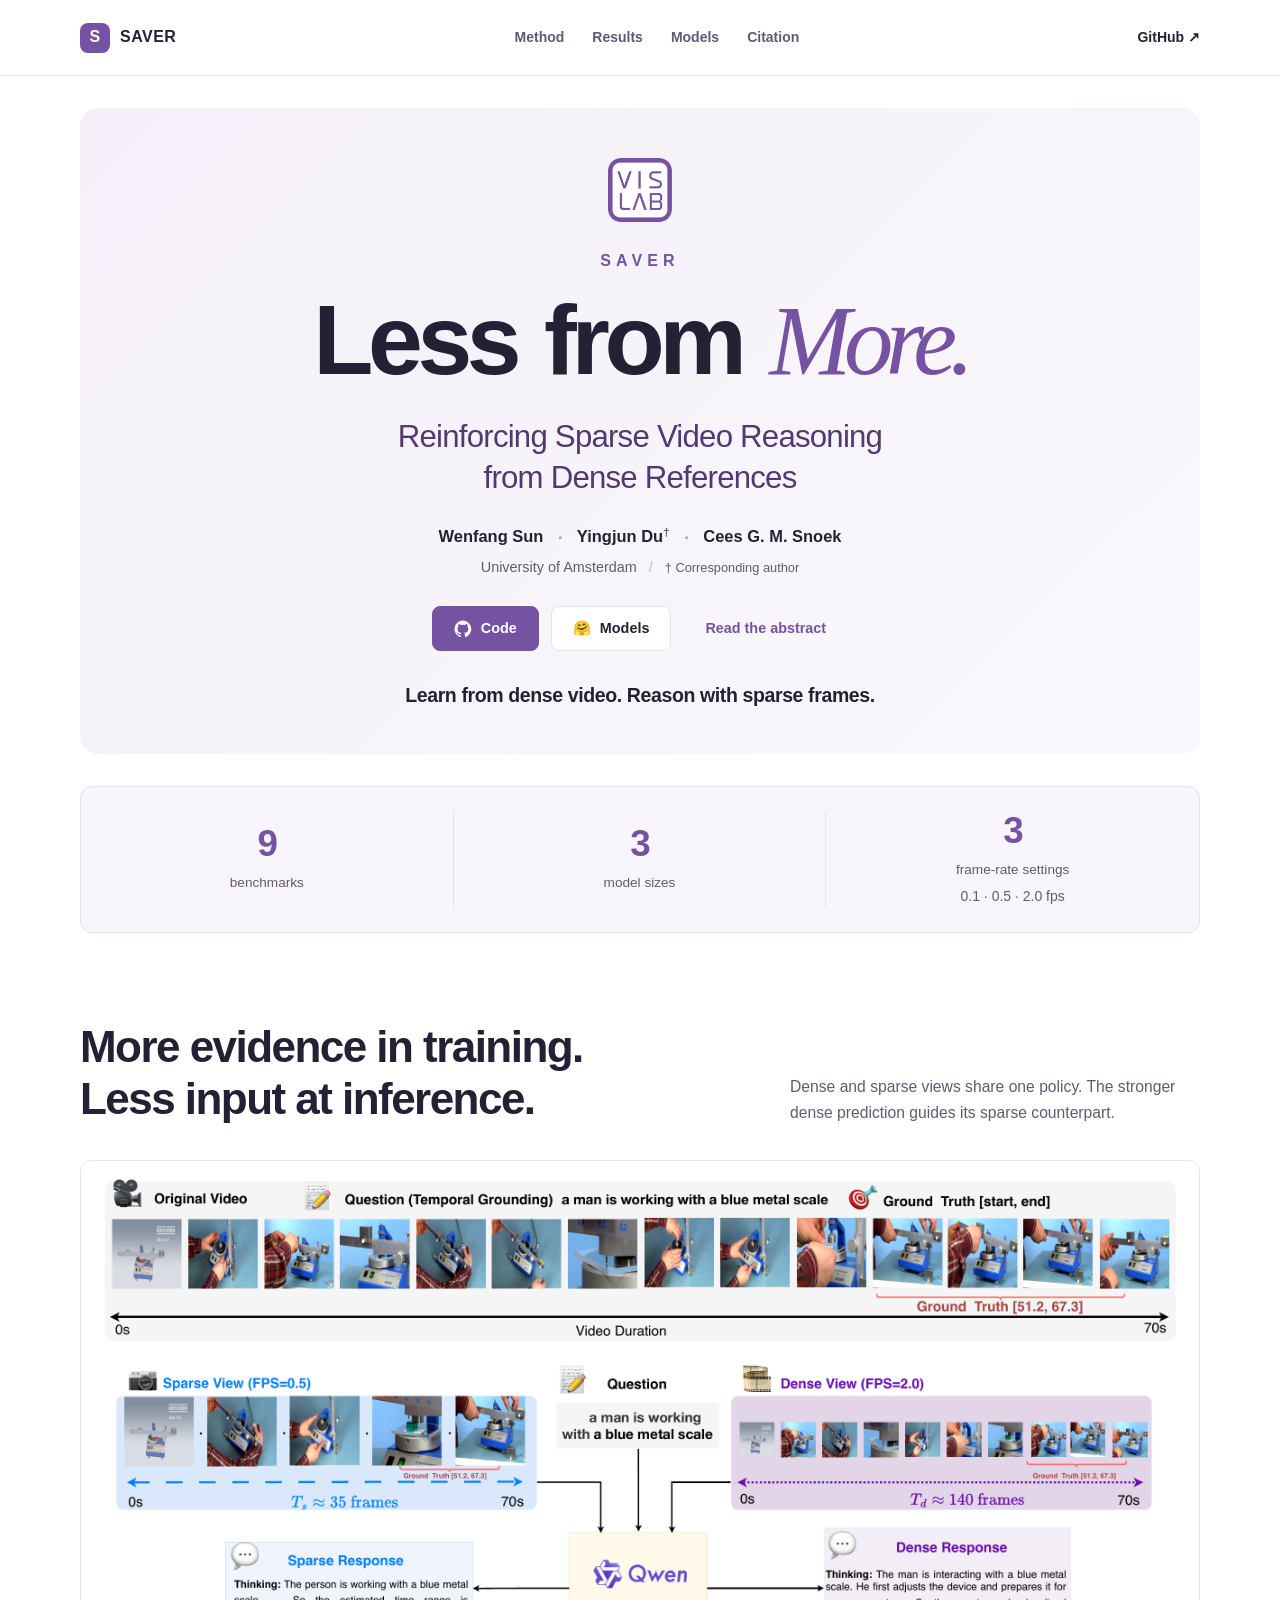
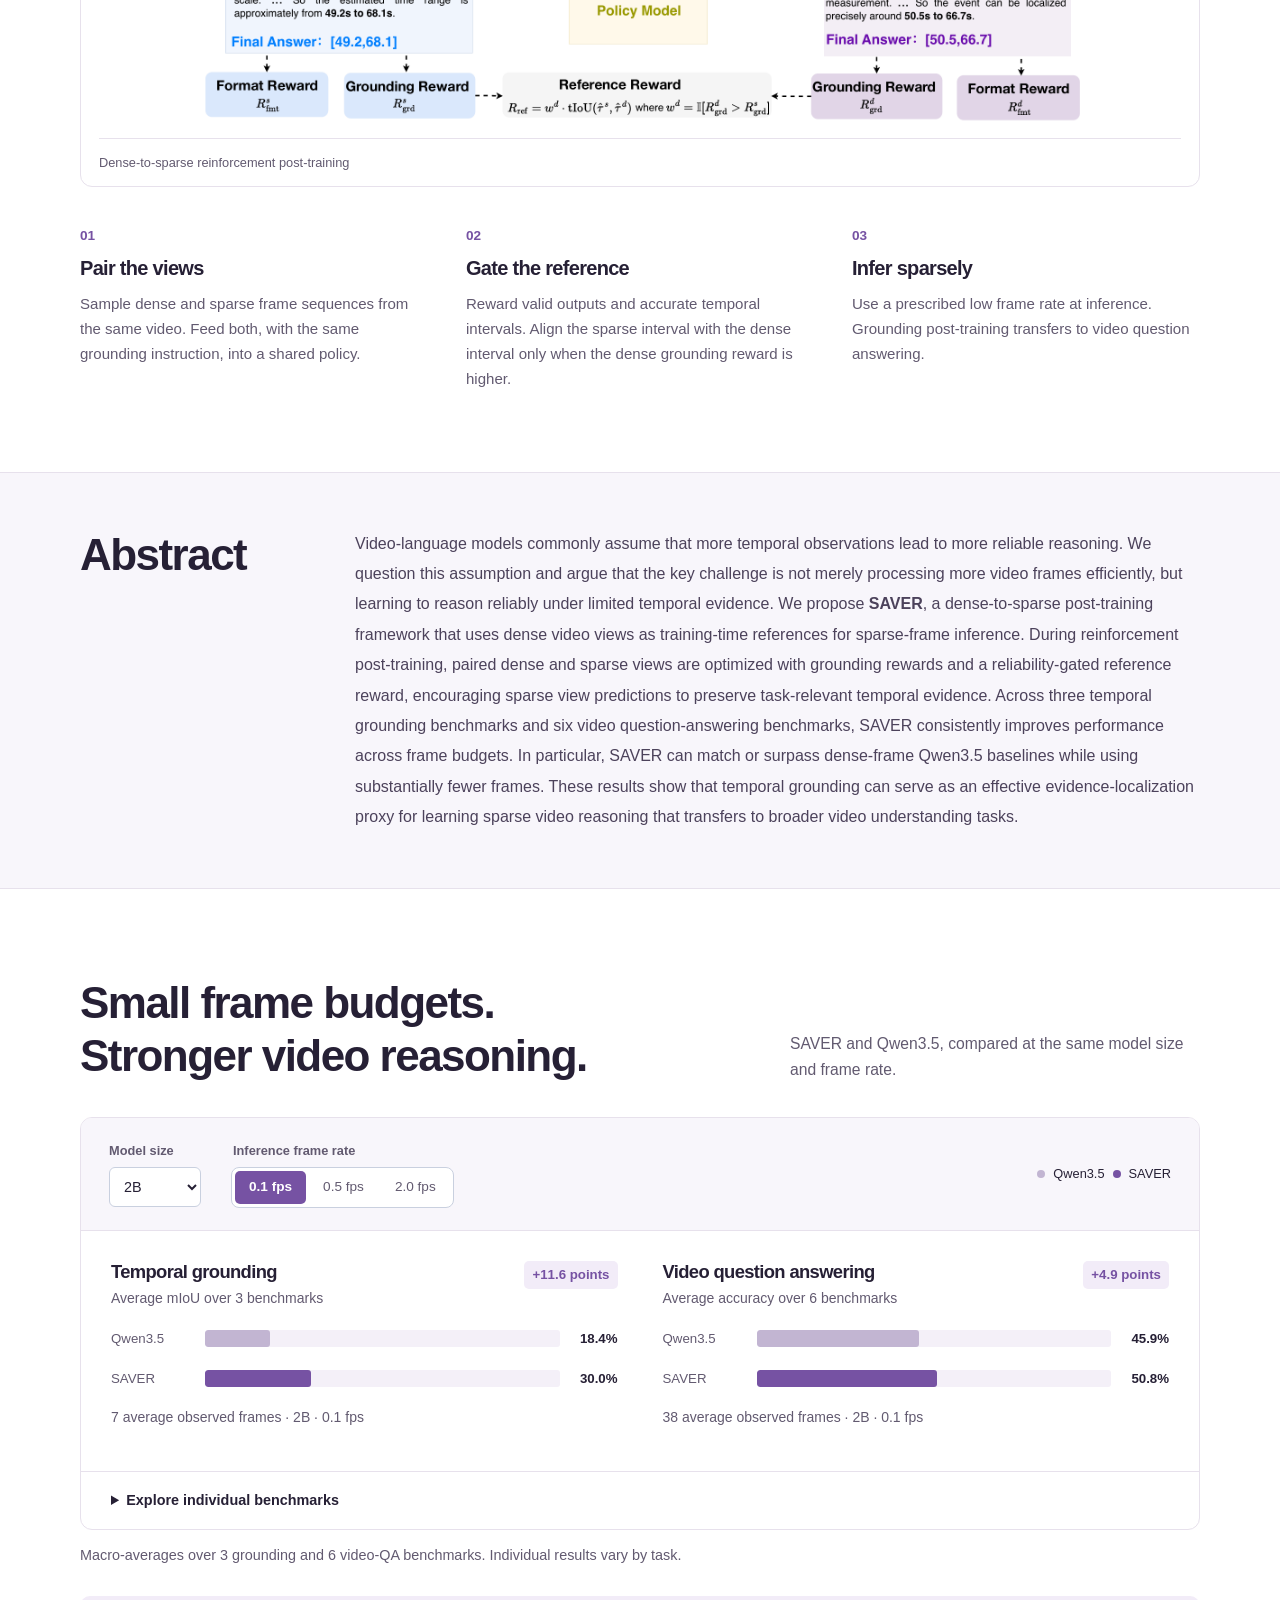
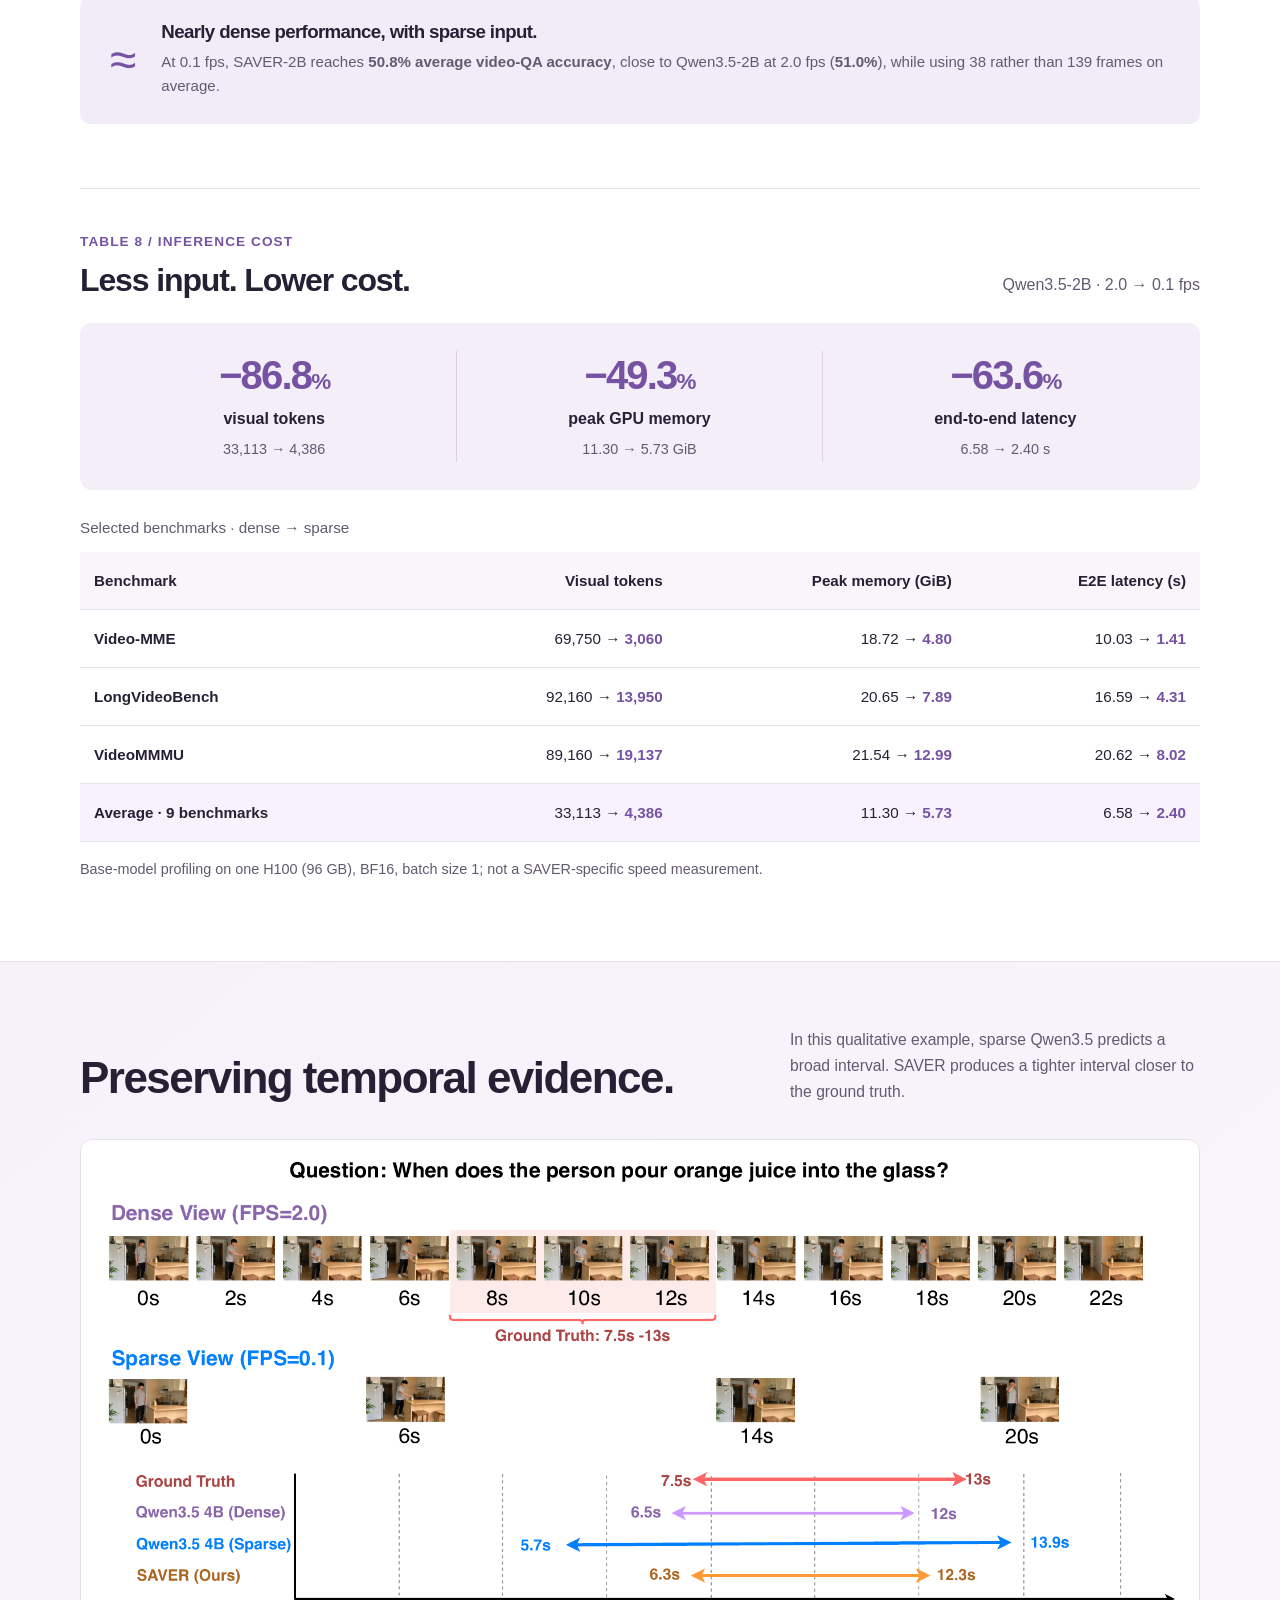
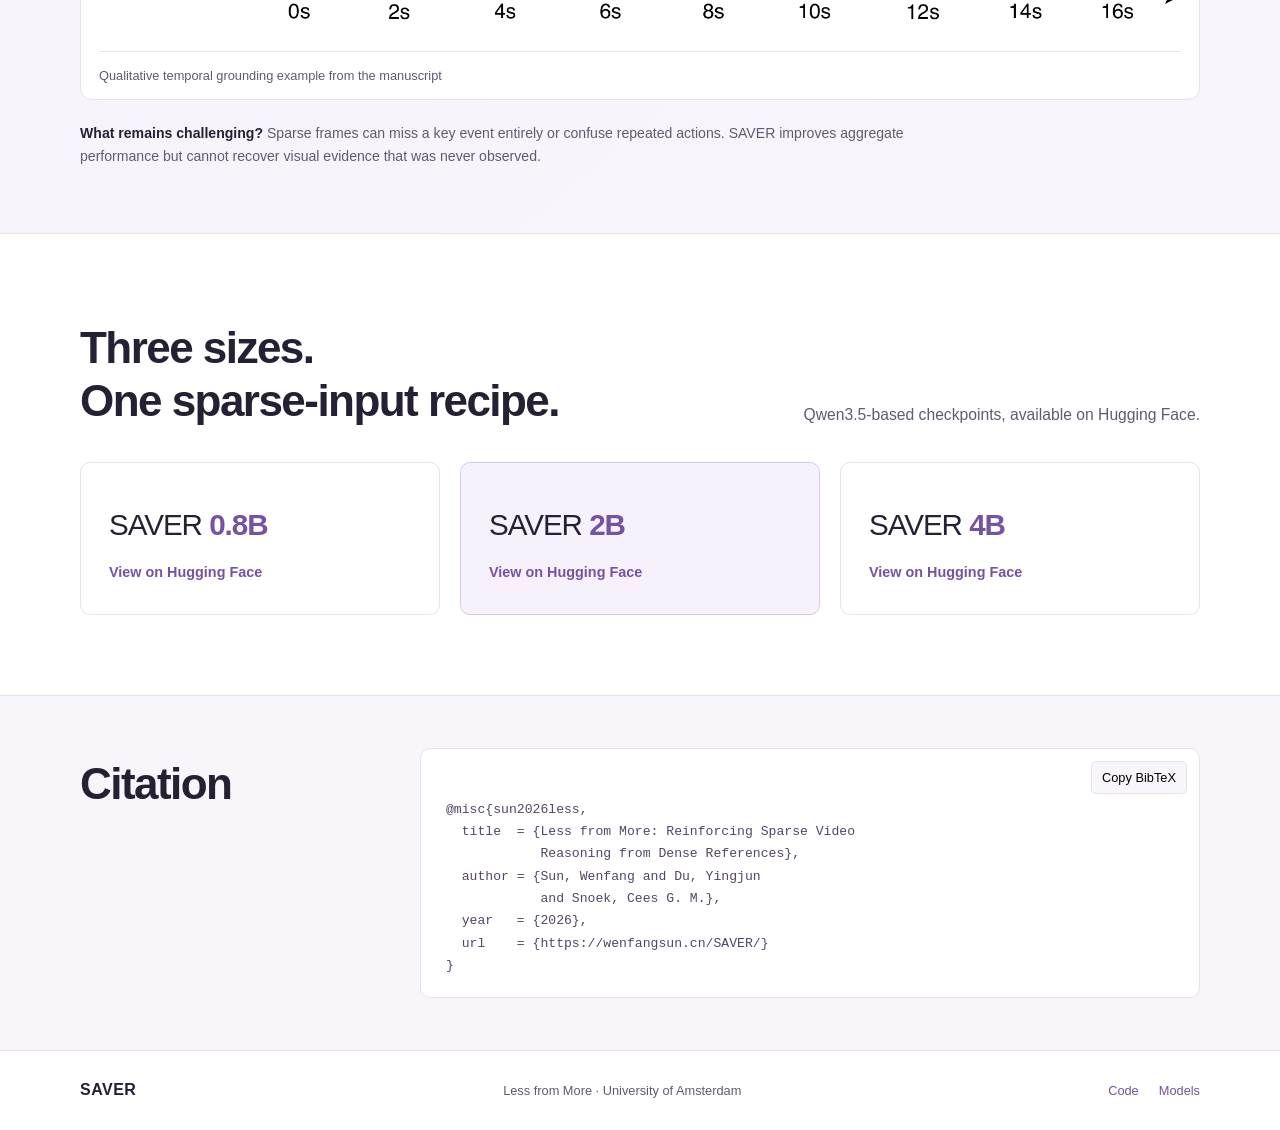
==== index.html @ f1dea412 "docs: add VIS Lab branding and clarify evaluation settings" ====
<!doctype html>
<html lang="en">
<head>
  <meta charset="utf-8">
  <meta name="viewport" content="width=device-width, initial-scale=1">
  <meta name="theme-color" content="#7652A3">
  <meta name="description" content="SAVER: Less from More. Reinforcing sparse video reasoning from dense references.">
  <meta property="og:title" content="SAVER · Less from More">
  <meta property="og:description" content="Reinforcing Sparse Video Reasoning from Dense References. A research project from the University of Amsterdam.">
  <meta property="og:type" content="website">
  <link rel="canonical" href="https://wenfangsun.cn/SAVER/">
  <link rel="icon" type="image/svg+xml" href="assets/favicon.svg?v=purple">
  <link rel="stylesheet" href="style.css?v=vislab">
  <title>SAVER · Less from More</title>
  <script src="app.js" defer></script>
</head>
<body>
<a class="skip-link" href="#main">Skip to content</a>
<header class="site-header">
  <a class="wordmark" href="#" aria-label="SAVER home"><span class="brand-symbol" aria-hidden="true">S</span>SAVER</a>
  <nav aria-label="Main navigation"><a href="#method">Method</a><a href="#results">Results</a><a href="#models">Models</a><a href="#citation">Citation</a></nav>
  <a class="header-code" href="https://github.com/lmsdss/SAVER">GitHub <span aria-hidden="true">↗</span></a>
</header>
<main id="main">
  <section class="hero container" aria-labelledby="title">
    <a class="lab-logo" href="https://ivi.fnwi.uva.nl/vislab/" aria-label="VIS Lab website"><img src="assets/vislab-logo.png" alt="VIS Lab" width="500" height="500"></a>
    <p class="project-name">SAVER</p>
    <h1 id="title">Less from <em>More.</em></h1>
    <p class="paper-title">Reinforcing Sparse Video Reasoning<br class="desktop-break"> from Dense References</p>
    <p class="authors">Wenfang Sun <span>·</span> Yingjun Du<sup>†</sup> <span>·</span> Cees G. M. Snoek</p>
    <p class="affiliation">University of Amsterdam <span> / </span> <small>† Corresponding author</small></p>
    <div class="hero-actions"><a class="button primary" href="https://github.com/lmsdss/SAVER"><svg viewBox="0 0 24 24" aria-hidden="true"><path d="M12 .8a11.3 11.3 0 0 0-3.6 22c.6.1.8-.3.8-.5v-2c-3.3.7-4-1.4-4-1.4-.5-1.3-1.3-1.6-1.3-1.6-1.1-.8.1-.8.1-.8 1.2.1 1.8 1.2 1.8 1.2 1.1 1.8 2.8 1.3 3.5 1 .1-.8.4-1.3.7-1.6-2.6-.3-5.4-1.3-5.4-5.6 0-1.2.4-2.2 1.2-3-.1-.3-.5-1.5.1-3 0 0 1-.3 3.1 1.2a10.8 10.8 0 0 1 5.7 0C16.8 5.2 17.8 5.5 17.8 5.5c.6 1.5.2 2.7.1 3 .8.8 1.2 1.8 1.2 3 0 4.3-2.8 5.3-5.4 5.6.4.4.8 1.1.8 2.2v3c0 .3.2.6.8.5A11.3 11.3 0 0 0 12 .8Z"/></svg>Code</a><a class="button" href="https://huggingface.co/collections/lmsdss/saver-less-from-more"><span aria-hidden="true">🤗</span> Models</a><a class="button quiet" href="#abstract">Read the abstract</a></div>
    <p class="hero-summary">Learn from dense video. Reason with sparse frames.</p>

  </section>
  <section class="facts container" aria-label="Research at a glance">
    <div><strong>9</strong><p>benchmarks</p></div><div><strong>3</strong><p>model sizes</p></div><div><strong>3</strong><p>frame-rate settings</p><span class="setting-rates">0.1 · 0.5 · 2.0 fps</span></div>
  </section>
  <section id="method" class="section container">
    <div class="section-heading"><div><h2>More evidence in training.<br>Less input at inference.</h2></div><p class="section-intro">Dense and sparse views share one policy. The stronger dense prediction guides its sparse counterpart.</p></div>
    <figure class="framework figure-panel"><a href="assets/framework.png" target="_blank" rel="noopener" aria-label="Open full-resolution SAVER framework"><img src="assets/framework.png" width="2400" height="1208" alt="SAVER framework with paired sparse and dense video views, a shared Qwen policy, and format, grounding, and reliability-gated reference rewards." fetchpriority="high"></a><figcaption><span>Dense-to-sparse reinforcement post-training</span></figcaption></figure>
    <div class="method-steps"><article><span class="step-number">01</span><h3>Pair the views</h3><p>Sample dense and sparse frame sequences from the same video. Feed both, with the same grounding instruction, into a shared policy.</p></article><article><span class="step-number">02</span><h3>Gate the reference</h3><p>Reward valid outputs and accurate temporal intervals. Align the sparse interval with the dense interval only when the dense grounding reward is higher.</p></article><article><span class="step-number">03</span><h3>Infer sparsely</h3><p>Use a prescribed low frame rate at inference. Grounding post-training transfers to video question answering.</p></article></div>
  </section>
  <section id="abstract" class="abstract-band"><div class="container abstract-grid"><div><h2>Abstract</h2></div><p>Video-language models commonly assume that more temporal observations lead to more reliable reasoning. We question this assumption and argue that the key challenge is not merely processing more video frames efficiently, but learning to reason reliably under limited temporal evidence. We propose <strong>SAVER</strong>, a dense-to-sparse post-training framework that uses dense video views as training-time references for sparse-frame inference. During reinforcement post-training, paired dense and sparse views are optimized with grounding rewards and a reliability-gated reference reward, encouraging sparse view predictions to preserve task-relevant temporal evidence. Across three temporal grounding benchmarks and six video question-answering benchmarks, SAVER consistently improves performance across frame budgets. In particular, SAVER can match or surpass dense-frame Qwen3.5 baselines while using substantially fewer frames. These results show that temporal grounding can serve as an effective evidence-localization proxy for learning sparse video reasoning that transfers to broader video understanding tasks.</p></div></section>
  <section id="results" class="section container">
    <div class="section-heading"><div><h2>Small frame budgets.<br>Stronger video reasoning.</h2></div><p class="section-intro">SAVER and Qwen3.5, compared at the same model size and frame rate.</p></div>
    <div class="results-panel"><div class="results-controls"><div class="field"><label for="model-size">Model size</label><select id="model-size"><option>0.8B</option><option selected>2B</option><option>4B</option></select></div><fieldset><legend>Inference frame rate</legend><div class="segmented"><button type="button" data-fps="0.1" aria-pressed="true">0.1 fps</button><button type="button" data-fps="0.5" aria-pressed="false">0.5 fps</button><button type="button" data-fps="2" aria-pressed="false">2.0 fps</button></div></fieldset><p class="legend"><span class="dot baseline"></span> Qwen3.5 <span class="dot saver"></span> SAVER</p></div>
    <div id="result-summary" aria-live="polite" aria-atomic="true"><p class="loading">Loading benchmark results…</p></div>
    <noscript><p class="noscript">For 2B at 0.1 fps, SAVER reaches 30.0% average grounding mIoU versus Qwen3.5’s 18.4%, and 50.8% average QA accuracy versus 45.9%. Enable JavaScript to explore all model sizes and frame rates, or <a href="results.json">download the complete result data</a>.</p></noscript>
    <details class="benchmark-details"><summary>Explore individual benchmarks</summary><div id="benchmark-tables"></div></details></div>
    <p class="results-note">Macro-averages over 3 grounding and 6 video-QA benchmarks. Individual results vary by task.</p>
    <div class="takeaway"><span class="takeaway-mark" aria-hidden="true">≈</span><div><h3>Nearly dense performance, with sparse input.</h3><p>At 0.1 fps, SAVER-2B reaches <strong>50.8% average video-QA accuracy</strong>, close to Qwen3.5-2B at 2.0 fps (<strong>51.0%</strong>), while using 38 rather than 139 frames on average.</p></div></div>

    <section class="efficiency" aria-labelledby="efficiency-title">
      <div class="efficiency-heading"><div><p class="eyebrow">TABLE 8 / INFERENCE COST</p><h3 id="efficiency-title">Less input. Lower cost.</h3></div><p>Qwen3.5-2B · 2.0 → 0.1 fps</p></div>
      <div class="efficiency-metrics"><div><strong>−86.8<span>%</span></strong><p>visual tokens</p><span>33,113 → 4,386</span></div><div><strong>−49.3<span>%</span></strong><p>peak GPU memory</p><span>11.30 → 5.73 GiB</span></div><div><strong>−63.6<span>%</span></strong><p>end-to-end latency</p><span>6.58 → 2.40 s</span></div></div>
      <div class="table-scroll" tabindex="0" role="region" aria-label="Selected efficiency results from Table 8"><table class="efficiency-table"><caption>Selected benchmarks · dense → sparse</caption><thead><tr><th scope="col">Benchmark</th><th scope="col">Visual tokens</th><th scope="col">Peak memory (GiB)</th><th scope="col">E2E latency (s)</th></tr></thead><tbody>
        <tr><th scope="row">Video-MME</th><td>69,750 → <strong>3,060</strong></td><td>18.72 → <strong>4.80</strong></td><td>10.03 → <strong>1.41</strong></td></tr>
        <tr><th scope="row">LongVideoBench</th><td>92,160 → <strong>13,950</strong></td><td>20.65 → <strong>7.89</strong></td><td>16.59 → <strong>4.31</strong></td></tr>
        <tr><th scope="row">VideoMMMU</th><td>89,160 → <strong>19,137</strong></td><td>21.54 → <strong>12.99</strong></td><td>20.62 → <strong>8.02</strong></td></tr>
        <tr class="average"><th scope="row">Average · 9 benchmarks</th><td>33,113 → <strong>4,386</strong></td><td>11.30 → <strong>5.73</strong></td><td>6.58 → <strong>2.40</strong></td></tr>
      </tbody></table></div>
      <p class="efficiency-note">Base-model profiling on one H100 (96 GB), BF16, batch size 1; not a SAVER-specific speed measurement.</p>
    </section>
  </section>
  <section id="examples" class="example-band"><div class="container"><div class="section-heading"><div><h2>Preserving temporal evidence.</h2></div><p class="section-intro">In this qualitative example, sparse Qwen3.5 predicts a broad interval. SAVER produces a tighter interval closer to the ground truth.</p></div><figure class="figure-panel"><a href="assets/grounding-example.png" target="_blank" rel="noopener" aria-label="Open full-resolution temporal grounding example"><img src="assets/grounding-example.png" width="1900" height="841" loading="lazy" alt="Pouring orange juice example: ground truth 7.5 to 13 seconds, sparse Qwen3.5 prediction 5.7 to 13.9 seconds, SAVER prediction 6.3 to 12.3 seconds."></a><figcaption><span>Qualitative temporal grounding example from the manuscript</span></figcaption></figure><p class="limitations"><strong>What remains challenging?</strong> Sparse frames can miss a key event entirely or confuse repeated actions. SAVER improves aggregate performance but cannot recover visual evidence that was never observed.</p></div></section>
  <section id="models" class="section container"><div class="section-heading"><div><h2>Three sizes.<br>One sparse-input recipe.</h2></div><p class="section-intro">Qwen3.5-based checkpoints, available on Hugging Face.</p></div><div class="model-grid"><a href="https://huggingface.co/lmsdss/SAVER-0.8B" class="model-card"><h3>SAVER <strong>0.8B</strong></h3><span class="model-link">View on Hugging Face</span></a><a href="https://huggingface.co/lmsdss/SAVER-2B" class="model-card featured"><h3>SAVER <strong>2B</strong></h3><span class="model-link">View on Hugging Face</span></a><a href="https://huggingface.co/lmsdss/SAVER-4B" class="model-card"><h3>SAVER <strong>4B</strong></h3><span class="model-link">View on Hugging Face</span></a></div></section>
  <section id="citation" class="citation-band"><div class="container citation-grid"><div><h2>Citation</h2></div><div class="citation-code"><button id="copy-citation" type="button">Copy BibTeX</button><pre><code id="bibtex">@misc{sun2026less,
  title  = {Less from More: Reinforcing Sparse Video
            Reasoning from Dense References},
  author = {Sun, Wenfang and Du, Yingjun
            and Snoek, Cees G. M.},
  year   = {2026},
  url    = {https://wenfangsun.cn/SAVER/}
}</code></pre><p id="copy-status" role="status"></p></div></div></section>
</main>
<footer class="container"><a class="wordmark" href="#">SAVER</a><p>Less from More · University of Amsterdam</p><div><a href="https://github.com/lmsdss/SAVER">Code</a><a href="https://huggingface.co/collections/lmsdss/saver-less-from-more">Models</a></div></footer>
</body>
</html>
---- style.css ----
:root{--ink:#262035;--muted:#625a70;--blue:#7652A3;--purple:#7652A3;--line:#e7e1ec;--soft:#f8f6fb;--max:1120px}*{box-sizing:border-box}html{scroll-behavior:smooth;scroll-padding-top:88px}body{margin:0;color:var(--ink);background:#fff;font-family:Inter,-apple-system,BlinkMacSystemFont,"Segoe UI",sans-serif;font-size:16px;line-height:1.65}a{color:var(--blue);text-decoration:none}a:hover{text-decoration:underline}button,select{font:inherit}button,a,select{-webkit-tap-highlight-color:transparent}:focus-visible{outline:3px solid var(--purple);outline-offset:5px}img{max-width:100%;height:auto;display:block}h1,h2,h3,p,figure{margin:0}h1,h2,h3{line-height:1.15;letter-spacing:-.035em}.container{width:min(var(--max),calc(100% - 64px));margin-inline:auto}.skip-link{position:fixed;top:-100px;left:20px;background:white;padding:10px;z-index:100}.skip-link:focus{top:10px}.site-header{height:76px;position:sticky;top:0;z-index:10;border-bottom:1px solid var(--line);background:#fffffff2;backdrop-filter:blur(16px);display:flex;align-items:center;justify-content:space-between;padding:0 max(32px,calc((100vw - var(--max))/2))}.wordmark{display:flex;gap:10px;align-items:center;font-weight:800;letter-spacing:.03em;color:var(--ink)}.brand-symbol{display:grid;place-items:center;width:30px;height:30px;color:white;background:var(--blue);border-radius:8px;font-weight:700}.site-header nav{display:flex;gap:28px}.site-header nav a,.header-code{color:var(--muted);font-size:.875rem;font-weight:600}.header-code{color:var(--ink)}.hero{text-align:center;padding-top:64px;padding-bottom:44px}.eyebrow{font-size:.75rem;letter-spacing:.12em;font-weight:700;color:var(--blue)}.mini-film{margin-right:6px}.project-name{font-size:1rem;letter-spacing:.32em;font-weight:750;color:var(--blue);margin-top:29px;margin-bottom:9px}.hero h1{font-size:clamp(3.5rem,7.7vw,6.75rem);font-weight:650;letter-spacing:-.055em;word-spacing:.06em}.hero h1 em{font-family:Georgia,"Times New Roman",serif;font-weight:400;color:var(--blue);letter-spacing:-.075em}.paper-title{font-size:clamp(1.3rem,2.6vw,1.95rem);font-weight:500;line-height:1.3;letter-spacing:-.025em;margin-top:20px}.authors{margin-top:25px;font-size:1.03rem;font-weight:550}.authors span{padding:0 10px;color:#98a1b3}.authors sup{color:var(--muted);font-size:.7em}.affiliation{color:var(--muted);font-size:.9rem;margin-top:5px}.affiliation span{margin:0 8px;color:#b8bfce}.affiliation small{font-size:.8rem}.hero-actions{display:flex;justify-content:center;gap:12px;flex-wrap:wrap;margin:26px 0 28px}.button{display:inline-flex;align-items:center;gap:9px;padding:10px 21px;border:1px solid var(--line);border-radius:8px;color:var(--ink);font-weight:600;font-size:.9rem;background:white;transition:transform .15s,box-shadow .15s}.button:hover{transform:translateY(-2px);text-decoration:none;box-shadow:0 6px 16px #19264712}.button.primary{background:var(--ink);border-color:var(--ink);color:white}.button svg{width:18px;height:18px;fill:currentColor}.button.quiet{border-color:transparent;color:var(--blue);background:var(--soft)}.hero-summary{font-size:1.22rem;font-weight:650;letter-spacing:-.02em}.hero-description{color:var(--muted);font-size:.98rem;margin-top:7px}.facts{display:grid;grid-template-columns:repeat(3,1fr);border:1px solid var(--line);border-radius:12px;overflow:hidden;background:linear-gradient(105deg,#f8f5fc,#f8f5fc);padding:24px 0}.facts>div{text-align:center;border-right:1px solid var(--line);padding:0 14px}.facts>div:last-child{border:0}.facts strong{font-size:2.3rem;letter-spacing:-.05em;line-height:1.1;font-weight:650;color:var(--blue)}.facts strong span{font-size:1.4rem}.facts p{color:var(--muted);font-size:.85rem;margin-top:8px}.fact-note{font-size:.9rem;color:var(--muted);line-height:1.6;margin-top:12px}.section{padding-top:88px;padding-bottom:80px}.section-heading{display:flex;justify-content:space-between;align-items:flex-end;gap:55px;margin-bottom:34px}h2{font-size:clamp(1.9rem,3.5vw,2.75rem);font-weight:600;line-height:1.2}.section-heading h2{margin-top:0}.section-intro{max-width:410px;color:var(--muted);font-size:.98rem}.figure-panel{border:1px solid var(--line);border-radius:12px;overflow:hidden;background:white;padding:18px 18px 0}.figure-panel>a{display:block}.figure-panel figcaption{border-top:1px solid var(--line);padding:13px 0;color:var(--muted);font-size:.8rem;display:flex;justify-content:space-between;gap:16px;margin-top:14px}.figure-hint{white-space:nowrap;color:var(--blue)}.method-steps{display:grid;grid-template-columns:repeat(3,1fr);gap:38px;margin-top:35px}.step-number{font-size:.85rem;color:var(--blue);font-weight:650}.method-steps h3{font-size:1.25rem;margin:9px 0 12px;font-weight:600}.method-steps p{font-size:.94rem;color:var(--muted)}.abstract-band{background:var(--soft);padding:56px 0;border-block:1px solid var(--line)}.abstract-grid{display:grid;grid-template-columns:230px 1fr;gap:45px}.abstract-grid h2{margin-top:0}.abstract-grid>p{color:#4c425b;font-size:1rem;line-height:1.9}.results-panel{border:1px solid var(--line);border-radius:12px;background:white;overflow:hidden}.results-controls{display:flex;align-items:center;gap:30px;flex-wrap:wrap;padding:22px 28px;background:var(--soft);border-bottom:1px solid var(--line)}.field{display:flex;flex-direction:column;gap:6px}.field label,legend{font-size:.8rem;font-weight:650;color:var(--muted)}select{border:1px solid #c9d0df;color:var(--ink);border-radius:6px;background:white;padding:5px 30px 5px 10px;font-size:.9rem;min-height:40px}fieldset{border:0;padding:0;margin:0}legend{margin-bottom:6px}.segmented{display:flex;background:white;padding:3px;border:1px solid #c9d0df;border-radius:8px;gap:3px}.segmented button{border:0;border-radius:5px;background:transparent;color:var(--muted);padding:5px 14px;min-height:32px;font-size:.85rem;cursor:pointer;white-space:nowrap}.segmented button[aria-pressed=true]{background:var(--blue);color:white;font-weight:650}.legend{margin-left:auto;font-size:.8rem;display:flex;align-items:center;gap:8px}.dot{width:8px;height:8px;border-radius:50%;display:inline-block}.baseline{background:#c2b5d2}.saver{background:var(--blue)}#result-summary{padding:30px;min-height:240px}.summary-grid{display:grid;grid-template-columns:1fr 1fr;gap:45px}.metric-top{display:flex;align-items:flex-start;justify-content:space-between;gap:15px}.metric-top h3{font-size:1.15rem;font-weight:650}.metric-subtitle{font-size:.8rem;color:var(--muted);margin-top:5px}.gain{color:var(--blue);font-size:.83rem;font-weight:650;white-space:nowrap;background:#f2ecf8;border-radius:5px;padding:3px 8px}.bar-item{display:grid;grid-template-columns:82px 1fr 46px;gap:12px;align-items:center;margin-top:18px;font-size:.83rem}.bar-label{color:var(--muted)}.bar-value{font-weight:650;font-variant-numeric:tabular-nums;text-align:right}.bar-track{height:17px;background:#f4f0f8;overflow:hidden;border-radius:3px}.bar-fill{height:100%;background:#c2b5d2;border-radius:3px;transition:width .25s}.bar-fill.saver{background:var(--blue)}.frame-meta{font-size:.8rem;color:var(--muted);margin-top:16px}.benchmark-details{border-top:1px solid var(--line)}summary{cursor:pointer;padding:17px 30px;font-size:.9rem;font-weight:600;color:var(--ink)}#benchmark-tables{padding:0 30px 25px}.table-scroll{overflow-x:auto;margin-top:8px}.benchmark-table{border-collapse:collapse;width:100%;font-size:.85rem;font-variant-numeric:tabular-nums;min-width:480px}.benchmark-table caption{text-align:left;font-weight:650;padding:10px 0}.benchmark-table th{font-weight:600;background:var(--soft);text-align:right}.benchmark-table td,.benchmark-table th{padding:10px 12px;border-bottom:1px solid var(--line);white-space:nowrap}.benchmark-table td{text-align:right}.benchmark-table td:first-child,.benchmark-table th:first-child{text-align:left}.benchmark-table .ours{color:var(--blue);font-weight:650}.negative{color:#95583f}.results-note{font-size:.9rem;color:var(--muted);margin-top:14px}.takeaway{display:flex;align-items:center;gap:25px;margin-top:28px;background:#f2ecf8;padding:25px 30px;border-radius:10px}.takeaway-mark{color:var(--blue);font-size:3rem;line-height:1}.takeaway h3{font-size:1.17rem;font-weight:650}.takeaway p{margin-top:7px;color:var(--muted);font-size:.94rem}.example-band{background:linear-gradient(140deg,#f6f2fa,#f8f5fc);padding:65px 0;border-block:1px solid var(--line)}.limitations{color:var(--muted);font-size:.88rem;margin-top:22px;max-width:870px}.limitations strong{color:var(--ink)}.model-grid{display:grid;grid-template-columns:repeat(3,1fr);gap:20px}.model-card{border:1px solid var(--line);border-radius:10px;padding:28px;color:var(--ink);transition:border-color .15s,transform .15s}.model-card:hover{border-color:var(--blue);transform:translateY(-3px);text-decoration:none}.model-card.featured{background:#f6f1fb;border-color:#d8c9ea}.model-label{font-size:.7rem;letter-spacing:.12em;color:var(--muted);font-weight:650}.model-card h3{font-size:1.85rem;line-height:1.5;font-weight:450;margin:12px 0}.model-card strong{color:var(--blue);font-weight:600}.model-link{font-size:.85rem;color:var(--blue);font-weight:600}.quickstart{display:grid;grid-template-columns:1fr 1.4fr;gap:35px;padding-top:35px;margin-top:35px;border-top:1px solid var(--line);align-items:center}.quickstart h3{font-size:1.2rem;font-weight:650}.quickstart p,.quickstart a{font-size:.88rem}.quickstart p{color:var(--muted);margin:10px 0}.quickstart pre{background:var(--ink);color:#efe6fa;padding:25px;border-radius:8px;margin:0;overflow-x:auto;max-width:100%;font-size:.85rem}pre{font-family:ui-monospace,SFMono-Regular,Consolas,monospace;line-height:1.7}.release-note{font-size:.8rem;color:var(--muted);margin-top:20px}.citation-band{padding:52px 0;background:var(--soft);border-block:1px solid var(--line)}.citation-grid{display:grid;grid-template-columns:300px 1fr;gap:40px}.citation-grid h2{margin-top:10px}.citation-grid>div>p{color:var(--muted);font-size:.85rem;margin-top:12px}.citation-code{position:relative;min-width:0;background:white;border:1px solid var(--line);border-radius:10px}.citation-code pre{padding:50px 25px 20px;margin:0;overflow-x:auto;font-size:.82rem;color:#544567}.citation-code button{position:absolute;top:12px;right:12px;border:1px solid var(--line);border-radius:5px;background:var(--soft);padding:5px 10px;font-size:.8rem;cursor:pointer}.citation-code #copy-status{font-size:.8rem;color:var(--blue);padding:0 25px;min-height:0;margin:0}.citation-code #copy-status:not(:empty){padding-bottom:12px}footer{display:flex;align-items:center;justify-content:space-between;gap:20px;padding-top:26px;padding-bottom:26px}footer p,footer div{font-size:.8rem;color:var(--muted)}footer div{display:flex;gap:20px}.loading,.noscript{padding:20px;color:var(--muted)}
@media(max-width:850px){.site-header nav{gap:16px}.section-heading{gap:30px}.section-intro{max-width:330px}.abstract-grid{grid-template-columns:160px 1fr;gap:25px}.citation-grid{grid-template-columns:220px 1fr;gap:25px}.legend{margin-left:0}.quickstart{grid-template-columns:1fr}.model-card{padding:20px}.model-card h3{font-size:1.5rem}}
@media(max-width:620px){html{scroll-padding-top:95px}.container{width:calc(100% - 36px)}.site-header{height:auto;min-height:80px;padding:12px 18px;flex-wrap:wrap;gap:10px}.site-header nav{order:3;width:100%;justify-content:center;gap:25px}.site-header nav a{font-size:.8rem}.brand-symbol{width:25px;height:25px}.hero{padding-top:36px;padding-bottom:30px}.hero .eyebrow{font-size:.65rem;letter-spacing:.09em}.project-name{margin-top:23px}.paper-title{font-size:1.3rem}.authors{font-size:.9rem;line-height:1.9;margin-top:20px}.authors span{padding:0 3px}.affiliation{font-size:.8rem}.affiliation small{font-size:.72rem}.hero-actions{gap:7px}.button{padding:9px 14px;font-size:.83rem}.hero-summary{font-size:1.08rem}.hero-description{font-size:.88rem}.desktop-break{display:none}.facts{grid-template-columns:repeat(3,1fr);padding:0}.facts>div{padding:20px 5px}.facts>div:last-child{border-right:0}.facts strong{font-size:2rem}.facts p{font-size:.8rem;line-height:1.4}.fact-note{font-size:.85rem}.section{padding-top:54px;padding-bottom:50px}.section-heading{display:block;margin-bottom:24px}.section-intro{margin-top:18px;max-width:100%;font-size:.93rem}.method-steps{grid-template-columns:1fr;gap:24px}.method-steps article{padding-bottom:22px;border-bottom:1px solid var(--line)}.method-steps article:last-child{border:0;padding-bottom:0}.figure-panel{padding:8px 8px 0;border-radius:8px}.figure-panel figcaption{font-size:.7rem;gap:8px;padding:10px 0}.figure-hint{display:none}.abstract-band{padding:35px 0}.abstract-grid,.citation-grid{grid-template-columns:1fr;gap:22px}.abstract-grid>p{font-size:.95rem;line-height:1.85}.results-controls{padding:18px;gap:15px}.legend{width:100%;margin-top:5px}.segmented button{padding-inline:10px}#result-summary{padding:22px 18px}.summary-grid{grid-template-columns:1fr;gap:32px}.metric-top h3{font-size:1.06rem}.metric-top{gap:8px}.gain{font-size:.73rem}.bar-item{grid-template-columns:75px 1fr 42px;gap:8px}.benchmark-details summary{padding:16px 18px}#benchmark-tables{padding:0 18px 20px}.takeaway{padding:20px;gap:16px;align-items:flex-start}.takeaway-mark{font-size:2rem}.takeaway h3{font-size:1.1rem}.takeaway p{font-size:.88rem}.example-band{padding:45px 0}.model-grid{grid-template-columns:1fr;gap:12px}.model-card{padding:22px}.model-card h3{margin:8px 0}.quickstart{gap:20px;margin-top:25px;padding-top:25px}.quickstart pre{font-size:.75rem;padding:18px}.citation-band{padding:35px 0}.citation-code pre{font-size:.72rem;padding-inline:16px}footer{flex-wrap:wrap;gap:14px}footer p{order:3;width:100%;font-size:.75rem}.eyebrow{font-size:.72rem}}
@media(prefers-reduced-motion:reduce){html{scroll-behavior:auto}*,*::before,*::after{transition:none!important}}

/* Match the manuscript title template: accent #7652A3, pale purple surfaces. */
.hero{background:linear-gradient(135deg,#f4eff8,#faf8fc);border-radius:18px;margin-top:32px;padding:50px 28px 42px}.hero h1 em{color:var(--blue)}.hero .paper-title{color:#533971}.hero-actions .primary{background:var(--blue);border-color:var(--blue)}.facts{margin-top:32px}.section-heading .eyebrow:empty{display:none}.section-heading h2{margin-top:0}.efficiency{margin-top:64px;padding-top:42px;border-top:1px solid var(--line)}.efficiency-heading{display:flex;align-items:flex-end;justify-content:space-between;gap:20px;margin-bottom:25px}.efficiency-heading h3{font-size:2rem;font-weight:600;margin-top:8px}.efficiency-heading>p{color:var(--muted);font-size:1rem}.efficiency .eyebrow{font-size:.85rem;letter-spacing:.08em}.efficiency-metrics{display:grid;grid-template-columns:repeat(3,1fr);background:#f4eef9;border-radius:12px;padding:28px 12px;margin-bottom:25px}.efficiency-metrics>div{text-align:center;border-right:1px solid #ddd1e9}.efficiency-metrics>div:last-child{border:0}.efficiency-metrics strong{color:var(--blue);font-size:2.5rem;letter-spacing:-.045em;line-height:1.2}.efficiency-metrics strong span{font-size:1.4rem}.efficiency-metrics p{font-size:1rem;font-weight:600;margin-top:7px}.efficiency-metrics>div>span{font-size:.9rem;color:var(--muted);display:block;margin-top:5px}.efficiency-table{border-collapse:collapse;width:100%;font-size:.95rem;min-width:730px;font-variant-numeric:tabular-nums}.efficiency-table caption{text-align:left;font-size:.95rem;color:var(--muted);padding:0 0 12px}.efficiency-table th,.efficiency-table td{text-align:right;padding:16px 14px;border-bottom:1px solid var(--line);white-space:nowrap}.efficiency-table th:first-child{text-align:left}.efficiency-table thead{background:var(--soft)}.efficiency-table strong{color:var(--blue)}.efficiency-table .average{background:#f7f2fb}.efficiency-note{font-size:.9rem;color:var(--muted);margin-top:16px;line-height:1.6}.metric-subtitle,.frame-meta{font-size:.875rem}.model-link{font-size:.9rem}
@media(max-width:620px){.hero{margin-top:18px;padding:35px 18px 30px;border-radius:12px}.hero h1{font-size:clamp(2.9rem,12vw,4rem)}.facts strong{font-size:1.8rem}.facts strong span{font-size:1rem}.efficiency{margin-top:40px;padding-top:30px}.efficiency-heading{display:block}.efficiency-heading h3{font-size:1.65rem}.efficiency-heading>p{margin-top:10px;font-size:.95rem}.efficiency-metrics{grid-template-columns:1fr;padding:0 22px}.efficiency-metrics>div{padding:20px 0;border-right:0;border-bottom:1px solid #ddd1e9;display:grid;grid-template-columns:1fr 1fr;text-align:left;align-items:center;column-gap:12px}.efficiency-metrics strong{font-size:2.1rem;grid-row:span 2}.efficiency-metrics p{font-size:.9rem;margin-top:0}.efficiency-metrics>div>span{font-size:.85rem}.efficiency-note{font-size:.85rem}}

.lab-logo{display:inline-block;width:64px;border-radius:13px;overflow:hidden;transition:opacity .15s}.lab-logo:hover{opacity:.8}.lab-logo img{width:64px;height:64px}.hero .project-name{margin-top:18px}.setting-rates{display:block;font-size:.875rem;color:var(--muted);margin-top:3px}.facts>div{display:flex;flex-direction:column;justify-content:center}.facts{align-items:stretch}
@media(max-width:620px){.lab-logo,.lab-logo img{width:52px;height:52px}.setting-rates{font-size:.75rem;line-height:1.5}.facts p{font-size:.8rem}.facts>div{padding:18px 6px}}
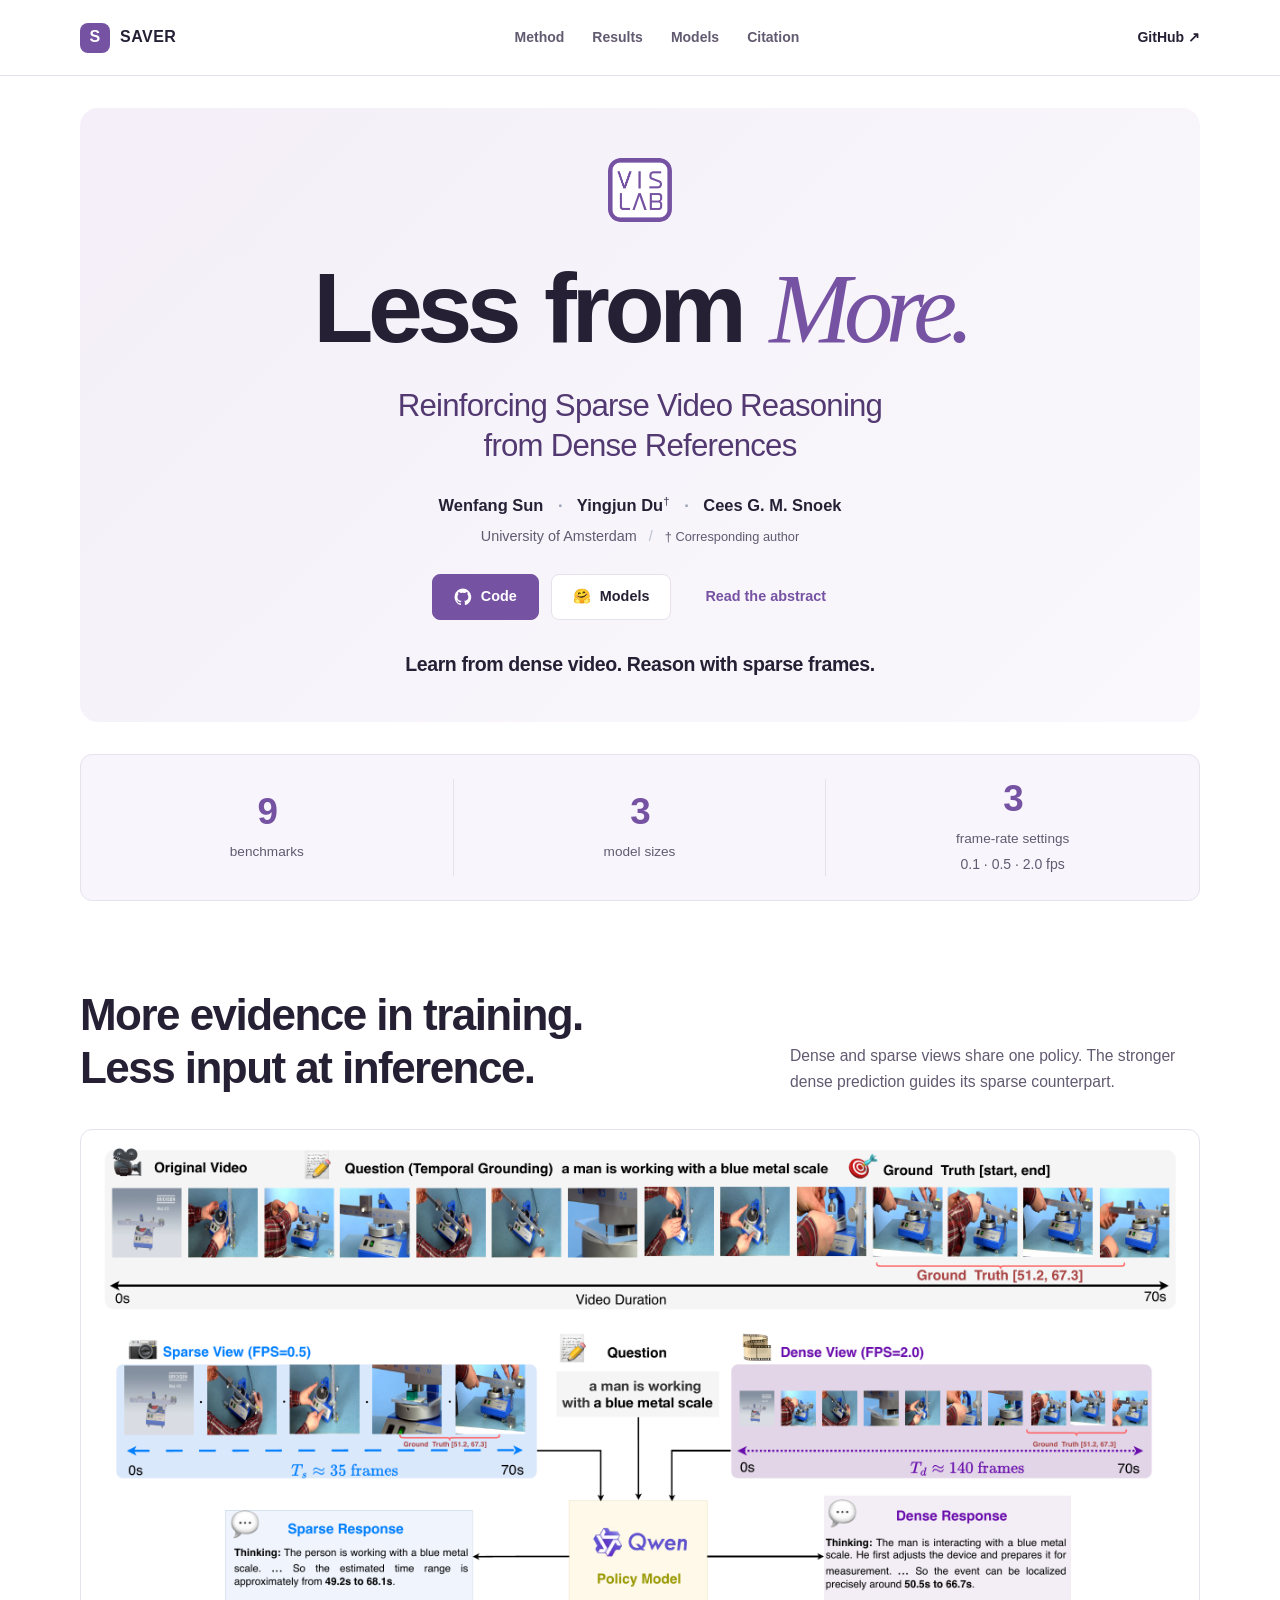
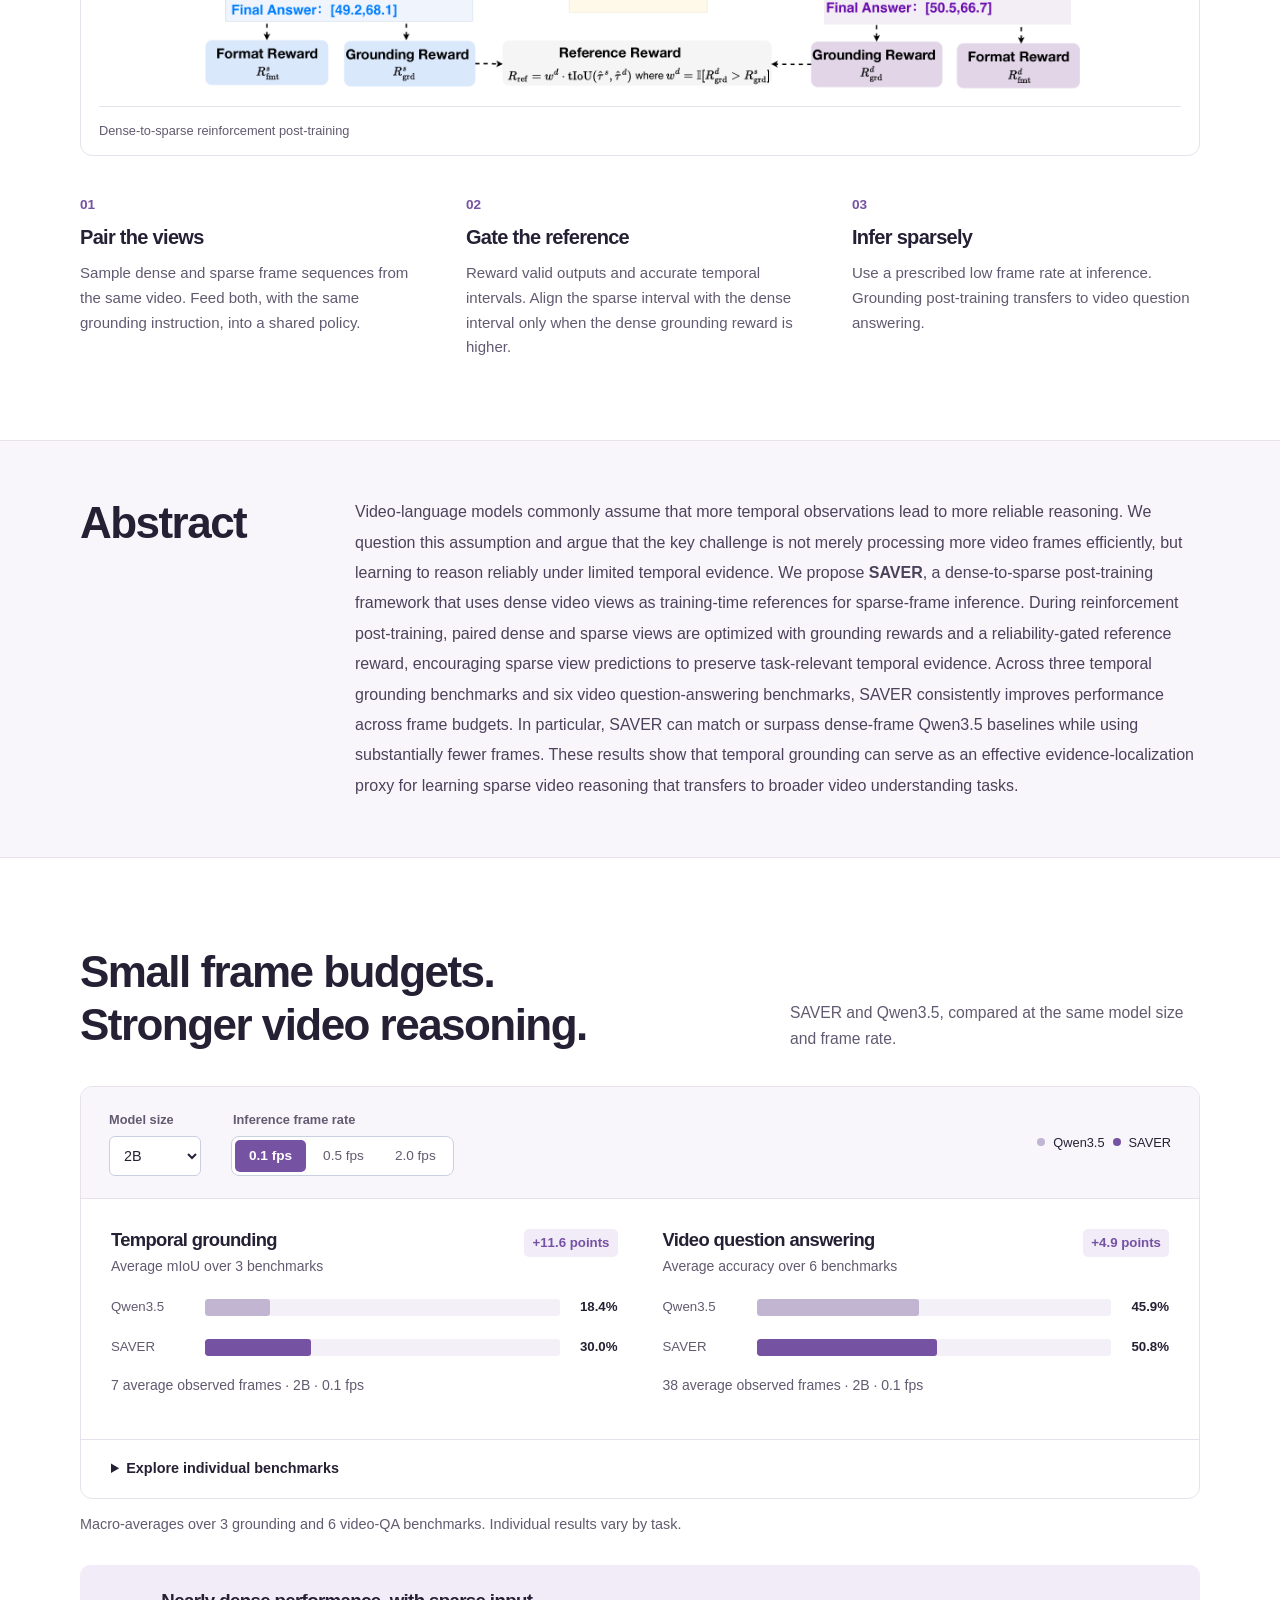
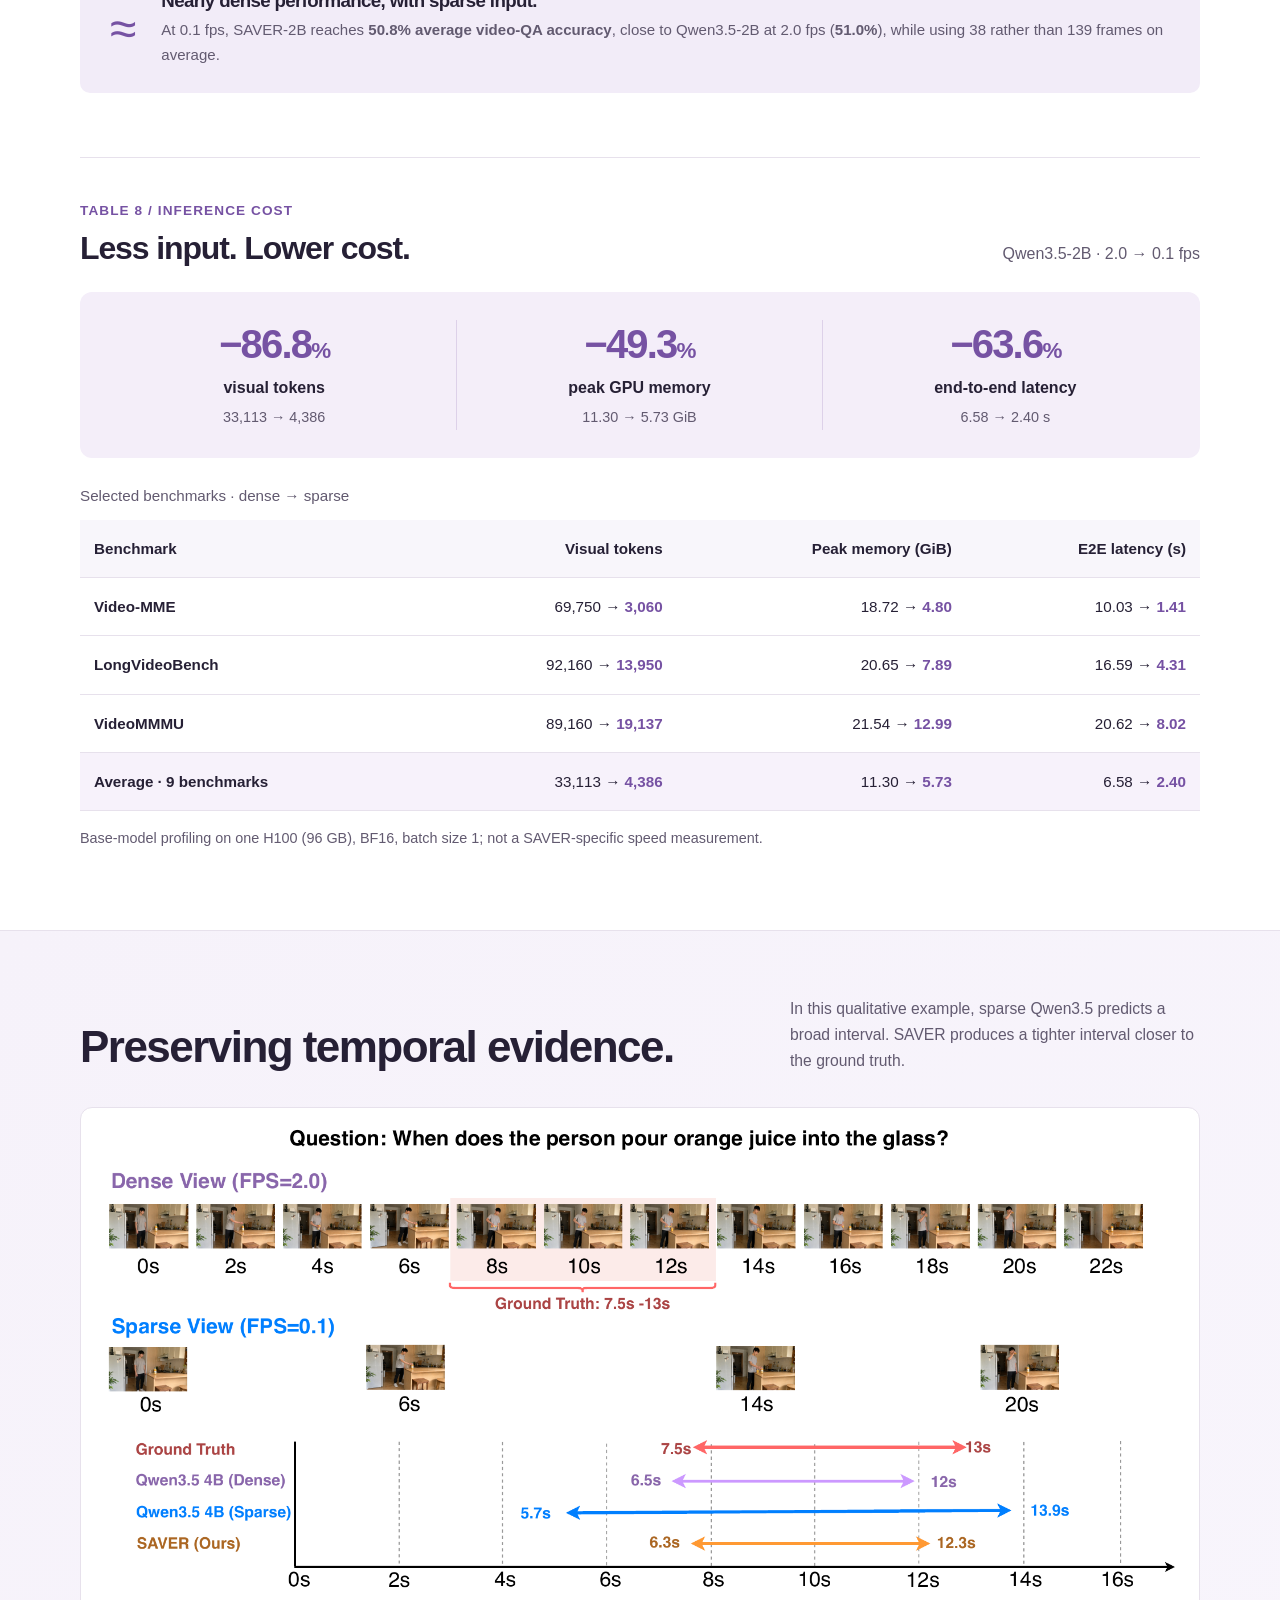
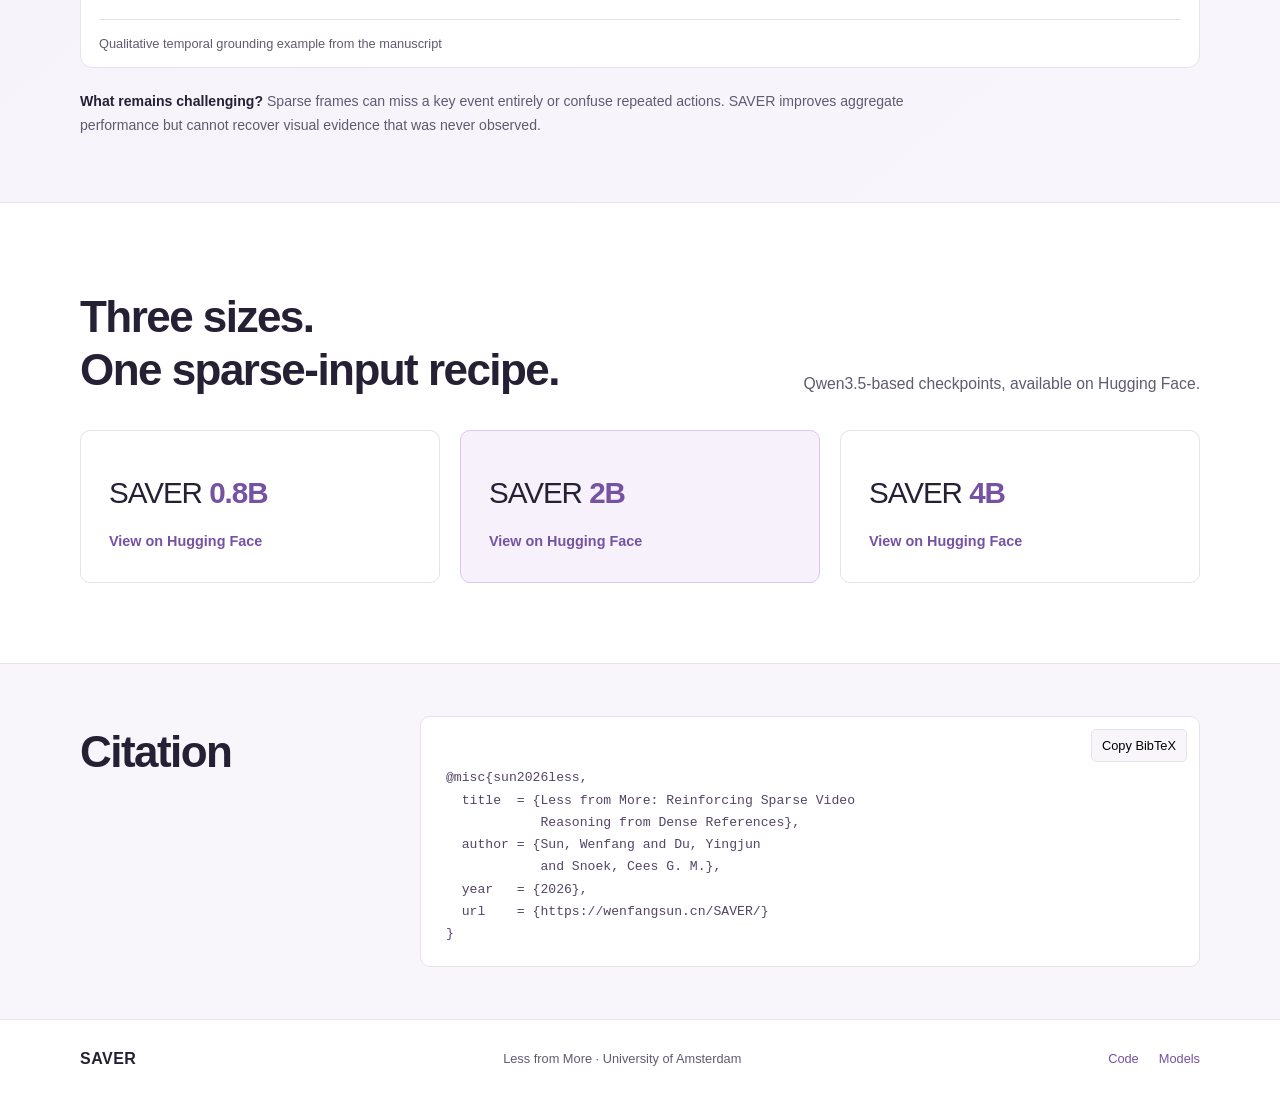
==== commit 7fccf8a0: "style: remove redundant SAVER label above paper title" ====
--- a/index.html
+++ b/index.html
@@ -10,7 +10,7 @@
   <meta property="og:type" content="website">
   <link rel="canonical" href="https://wenfangsun.cn/SAVER/">
   <link rel="icon" type="image/svg+xml" href="assets/favicon.svg?v=purple">
-  <link rel="stylesheet" href="style.css?v=vislab">
+  <link rel="stylesheet" href="style.css?v=title">
   <title>SAVER · Less from More</title>
   <script src="app.js" defer></script>
 </head>
@@ -24,7 +24,6 @@
 <main id="main">
   <section class="hero container" aria-labelledby="title">
     <a class="lab-logo" href="https://ivi.fnwi.uva.nl/vislab/" aria-label="VIS Lab website"><img src="assets/vislab-logo.png" alt="VIS Lab" width="500" height="500"></a>
-    <p class="project-name">SAVER</p>
     <h1 id="title">Less from <em>More.</em></h1>
     <p class="paper-title">Reinforcing Sparse Video Reasoning<br class="desktop-break"> from Dense References</p>
     <p class="authors">Wenfang Sun <span>·</span> Yingjun Du<sup>†</sup> <span>·</span> Cees G. M. Snoek</p>
--- a/style.css
+++ b/style.css
@@ -9,3 +9,5 @@
 
 .lab-logo{display:inline-block;width:64px;border-radius:13px;overflow:hidden;transition:opacity .15s}.lab-logo:hover{opacity:.8}.lab-logo img{width:64px;height:64px}.hero .project-name{margin-top:18px}.setting-rates{display:block;font-size:.875rem;color:var(--muted);margin-top:3px}.facts>div{display:flex;flex-direction:column;justify-content:center}.facts{align-items:stretch}
 @media(max-width:620px){.lab-logo,.lab-logo img{width:52px;height:52px}.setting-rates{font-size:.75rem;line-height:1.5}.facts p{font-size:.8rem}.facts>div{padding:18px 6px}}
+
+.hero .lab-logo{margin-bottom:22px}
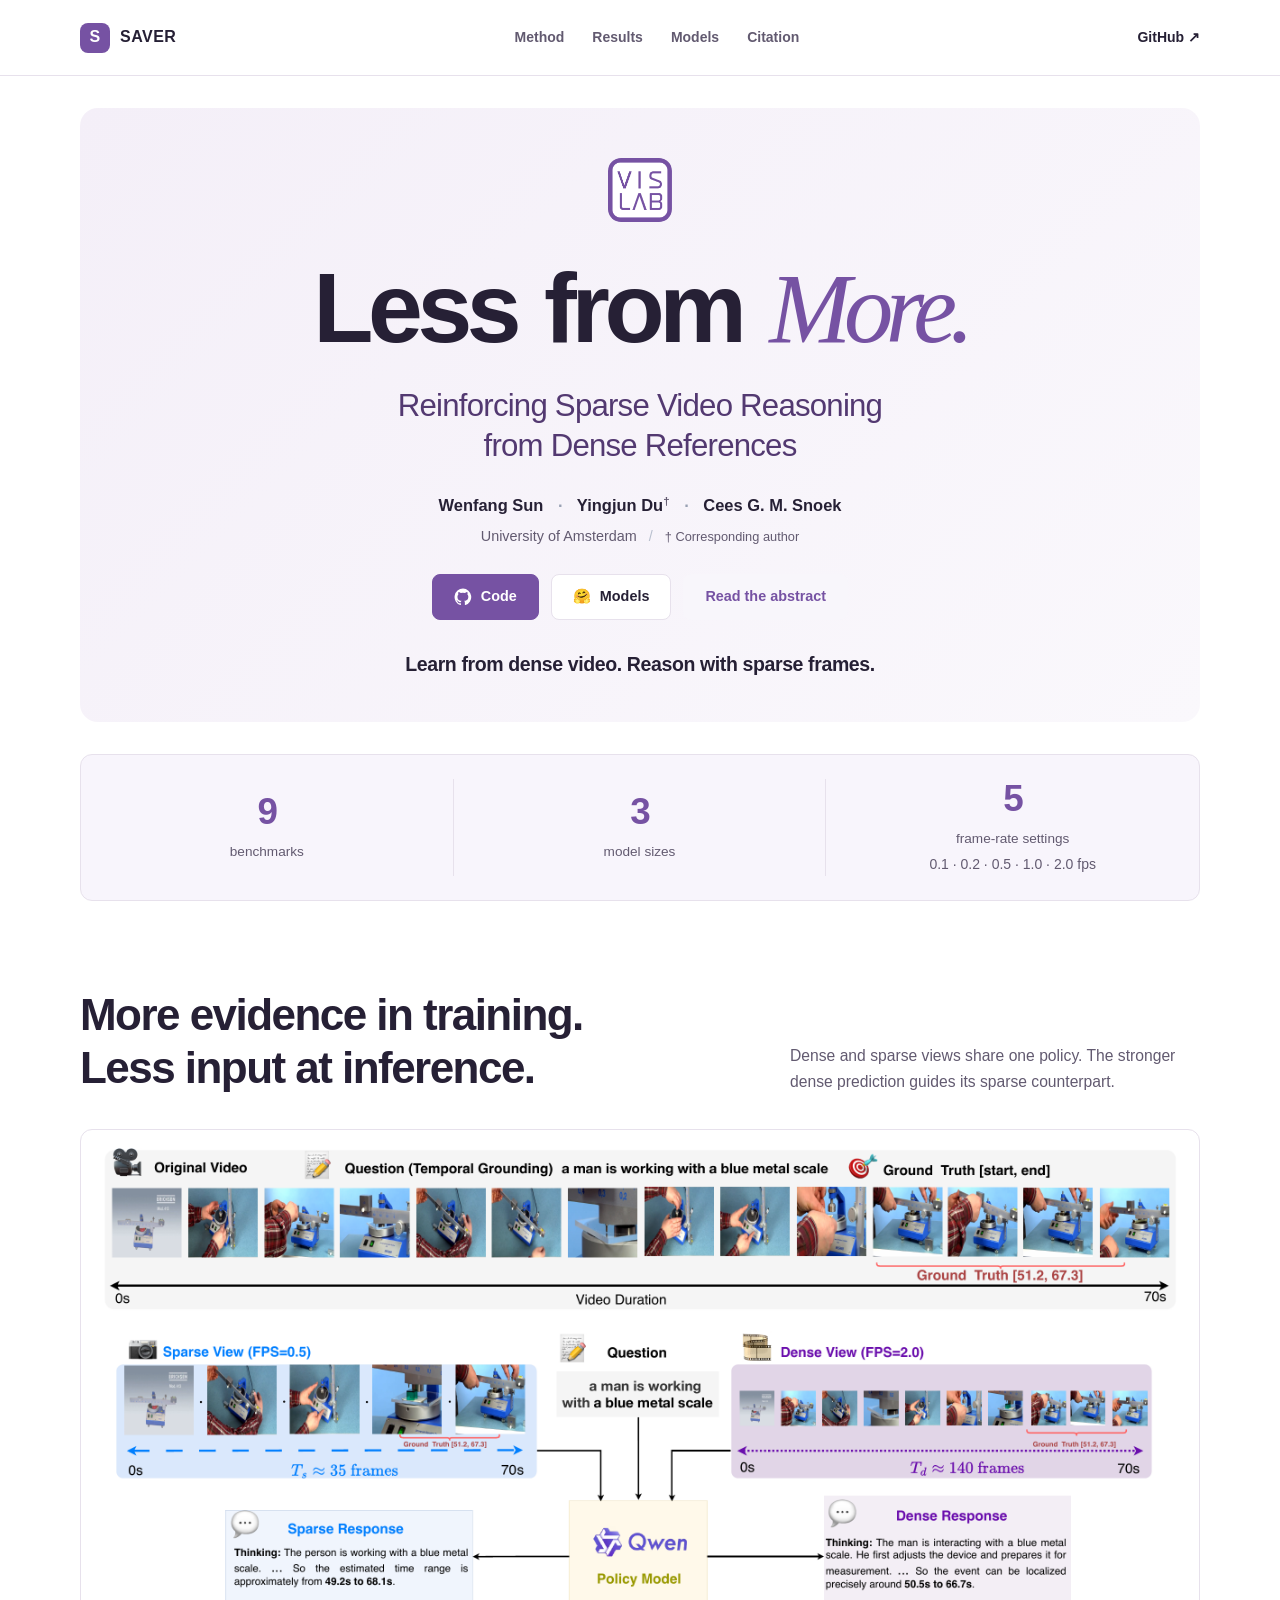
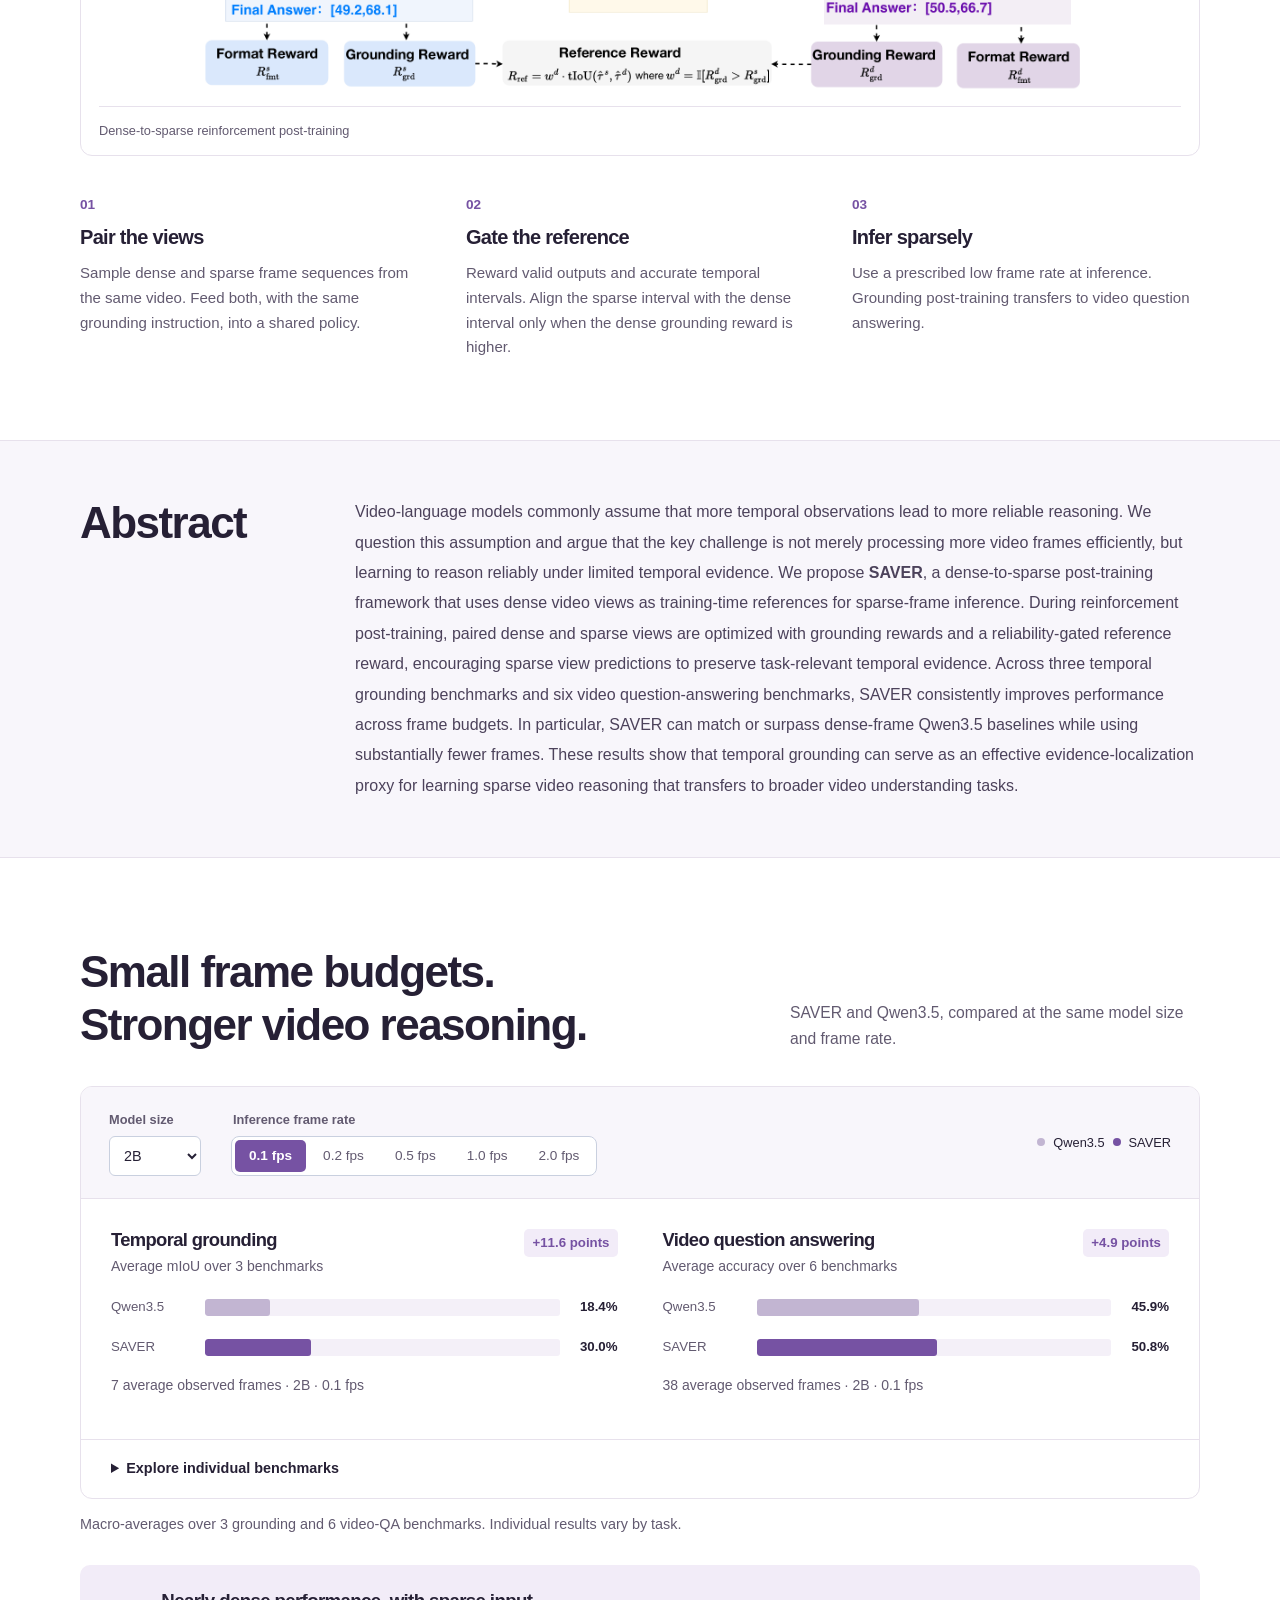
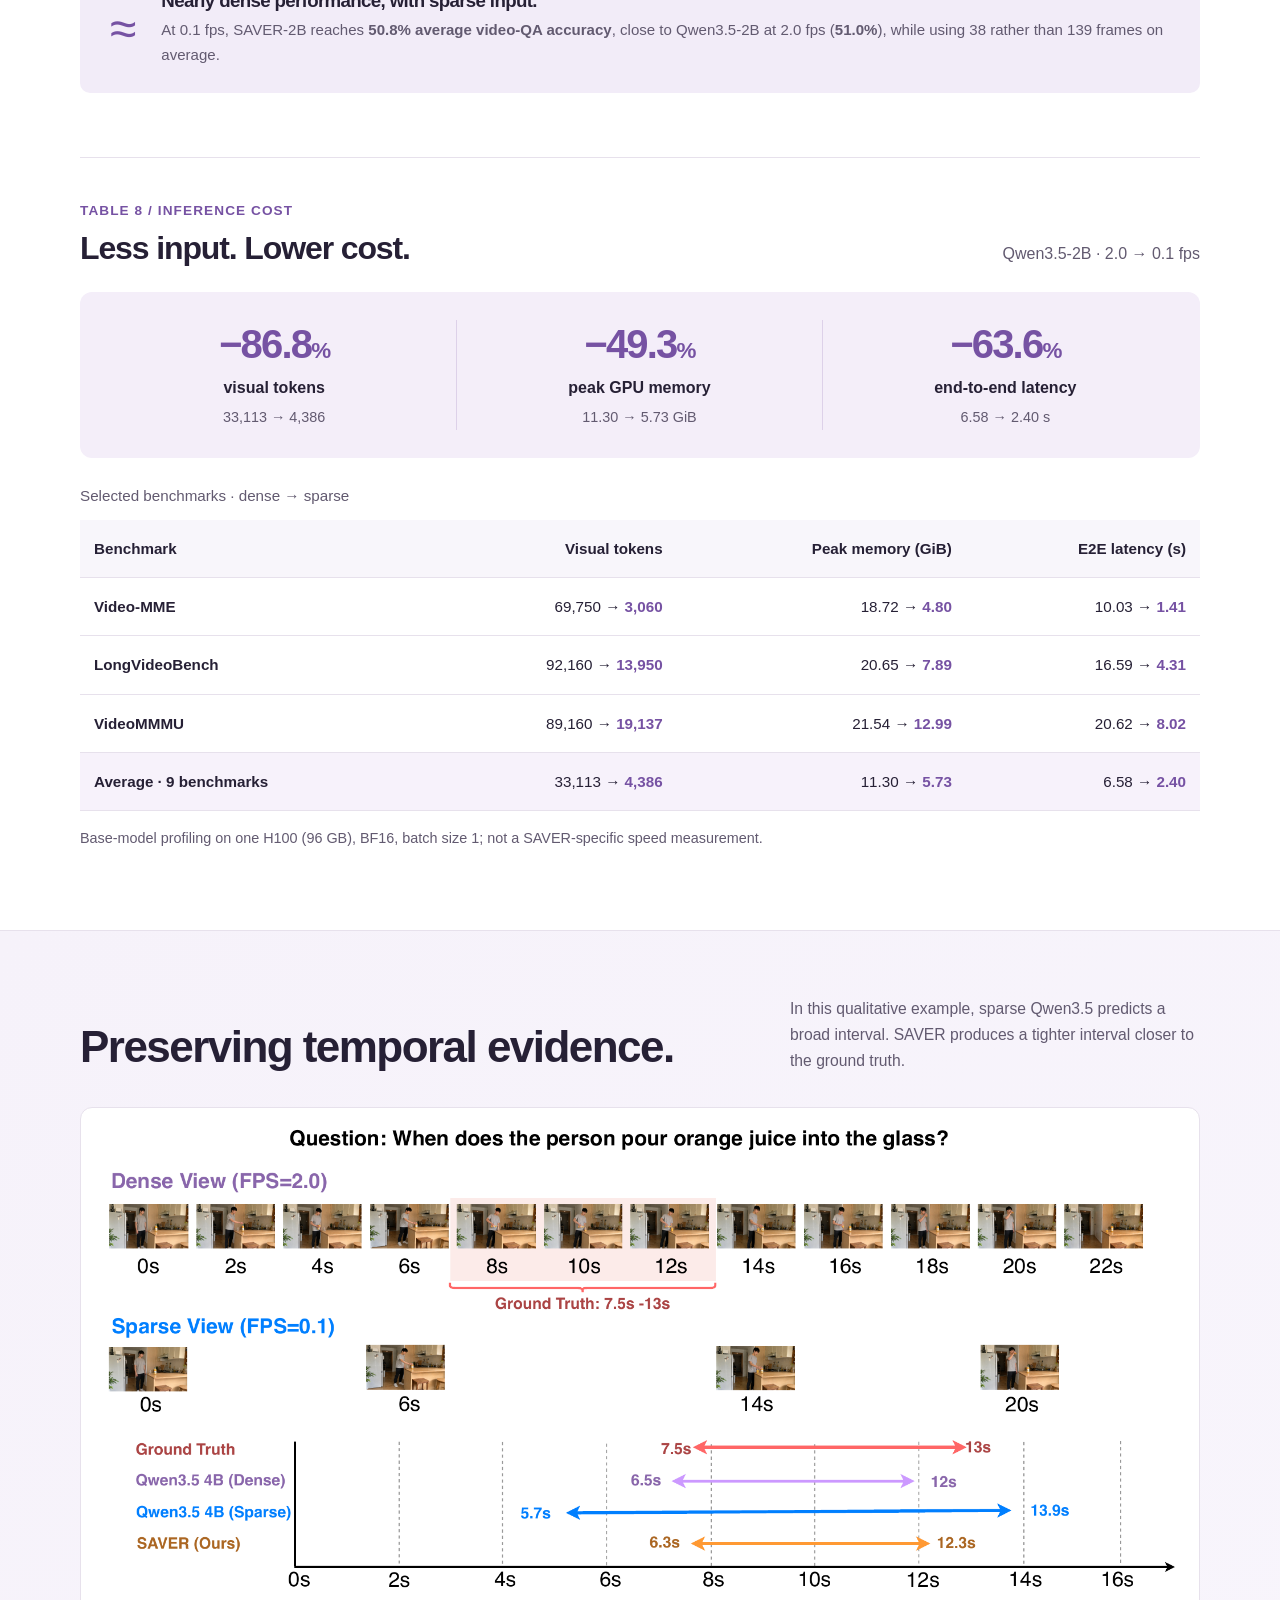
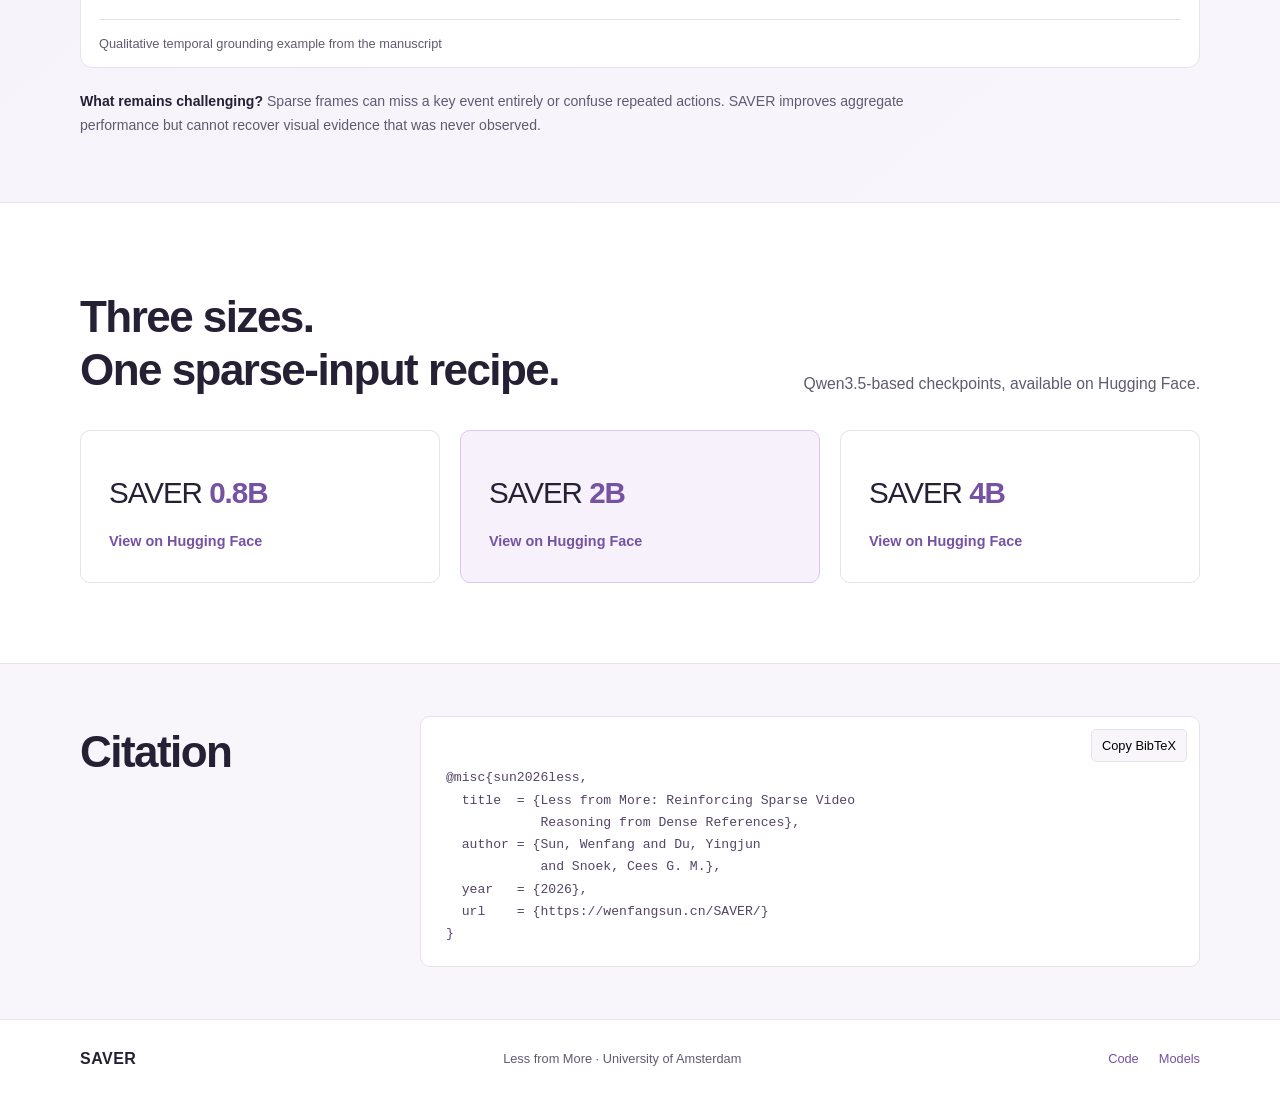
==== commit 39adaaa3: "docs: include all five appendix frame-rate settings" ====
--- a/index.html
+++ b/index.html
@@ -10,7 +10,7 @@
   <meta property="og:type" content="website">
   <link rel="canonical" href="https://wenfangsun.cn/SAVER/">
   <link rel="icon" type="image/svg+xml" href="assets/favicon.svg?v=purple">
-  <link rel="stylesheet" href="style.css?v=title">
+  <link rel="stylesheet" href="style.css?v=five-rates">
   <title>SAVER · Less from More</title>
   <script src="app.js" defer></script>
 </head>
@@ -33,7 +33,7 @@
 
   </section>
   <section class="facts container" aria-label="Research at a glance">
-    <div><strong>9</strong><p>benchmarks</p></div><div><strong>3</strong><p>model sizes</p></div><div><strong>3</strong><p>frame-rate settings</p><span class="setting-rates">0.1 · 0.5 · 2.0 fps</span></div>
+    <div><strong>9</strong><p>benchmarks</p></div><div><strong>3</strong><p>model sizes</p></div><div><strong>5</strong><p>frame-rate settings</p><span class="setting-rates">0.1 · 0.2 · 0.5 · 1.0 · 2.0 fps</span></div>
   </section>
   <section id="method" class="section container">
     <div class="section-heading"><div><h2>More evidence in training.<br>Less input at inference.</h2></div><p class="section-intro">Dense and sparse views share one policy. The stronger dense prediction guides its sparse counterpart.</p></div>
@@ -43,7 +43,7 @@
   <section id="abstract" class="abstract-band"><div class="container abstract-grid"><div><h2>Abstract</h2></div><p>Video-language models commonly assume that more temporal observations lead to more reliable reasoning. We question this assumption and argue that the key challenge is not merely processing more video frames efficiently, but learning to reason reliably under limited temporal evidence. We propose <strong>SAVER</strong>, a dense-to-sparse post-training framework that uses dense video views as training-time references for sparse-frame inference. During reinforcement post-training, paired dense and sparse views are optimized with grounding rewards and a reliability-gated reference reward, encouraging sparse view predictions to preserve task-relevant temporal evidence. Across three temporal grounding benchmarks and six video question-answering benchmarks, SAVER consistently improves performance across frame budgets. In particular, SAVER can match or surpass dense-frame Qwen3.5 baselines while using substantially fewer frames. These results show that temporal grounding can serve as an effective evidence-localization proxy for learning sparse video reasoning that transfers to broader video understanding tasks.</p></div></section>
   <section id="results" class="section container">
     <div class="section-heading"><div><h2>Small frame budgets.<br>Stronger video reasoning.</h2></div><p class="section-intro">SAVER and Qwen3.5, compared at the same model size and frame rate.</p></div>
-    <div class="results-panel"><div class="results-controls"><div class="field"><label for="model-size">Model size</label><select id="model-size"><option>0.8B</option><option selected>2B</option><option>4B</option></select></div><fieldset><legend>Inference frame rate</legend><div class="segmented"><button type="button" data-fps="0.1" aria-pressed="true">0.1 fps</button><button type="button" data-fps="0.5" aria-pressed="false">0.5 fps</button><button type="button" data-fps="2" aria-pressed="false">2.0 fps</button></div></fieldset><p class="legend"><span class="dot baseline"></span> Qwen3.5 <span class="dot saver"></span> SAVER</p></div>
+    <div class="results-panel"><div class="results-controls"><div class="field"><label for="model-size">Model size</label><select id="model-size"><option>0.8B</option><option selected>2B</option><option>4B</option></select></div><fieldset><legend>Inference frame rate</legend><div class="segmented"><button type="button" data-fps="0.1" aria-pressed="true">0.1 fps</button><button type="button" data-fps="0.2" aria-pressed="false">0.2 fps</button><button type="button" data-fps="0.5" aria-pressed="false">0.5 fps</button><button type="button" data-fps="1" aria-pressed="false">1.0 fps</button><button type="button" data-fps="2" aria-pressed="false">2.0 fps</button></div></fieldset><p class="legend"><span class="dot baseline"></span> Qwen3.5 <span class="dot saver"></span> SAVER</p></div>
     <div id="result-summary" aria-live="polite" aria-atomic="true"><p class="loading">Loading benchmark results…</p></div>
     <noscript><p class="noscript">For 2B at 0.1 fps, SAVER reaches 30.0% average grounding mIoU versus Qwen3.5’s 18.4%, and 50.8% average QA accuracy versus 45.9%. Enable JavaScript to explore all model sizes and frame rates, or <a href="results.json">download the complete result data</a>.</p></noscript>
     <details class="benchmark-details"><summary>Explore individual benchmarks</summary><div id="benchmark-tables"></div></details></div>
--- a/style.css
+++ b/style.css
@@ -11,3 +11,5 @@
 @media(max-width:620px){.lab-logo,.lab-logo img{width:52px;height:52px}.setting-rates{font-size:.75rem;line-height:1.5}.facts p{font-size:.8rem}.facts>div{padding:18px 6px}}
 
 .hero .lab-logo{margin-bottom:22px}
+
+.setting-rates{max-width:100%;padding-inline:8px}.segmented{flex-wrap:wrap}.results-controls fieldset{min-width:0}@media(max-width:620px){.segmented button{padding-inline:8px}.setting-rates{font-size:.75rem}}
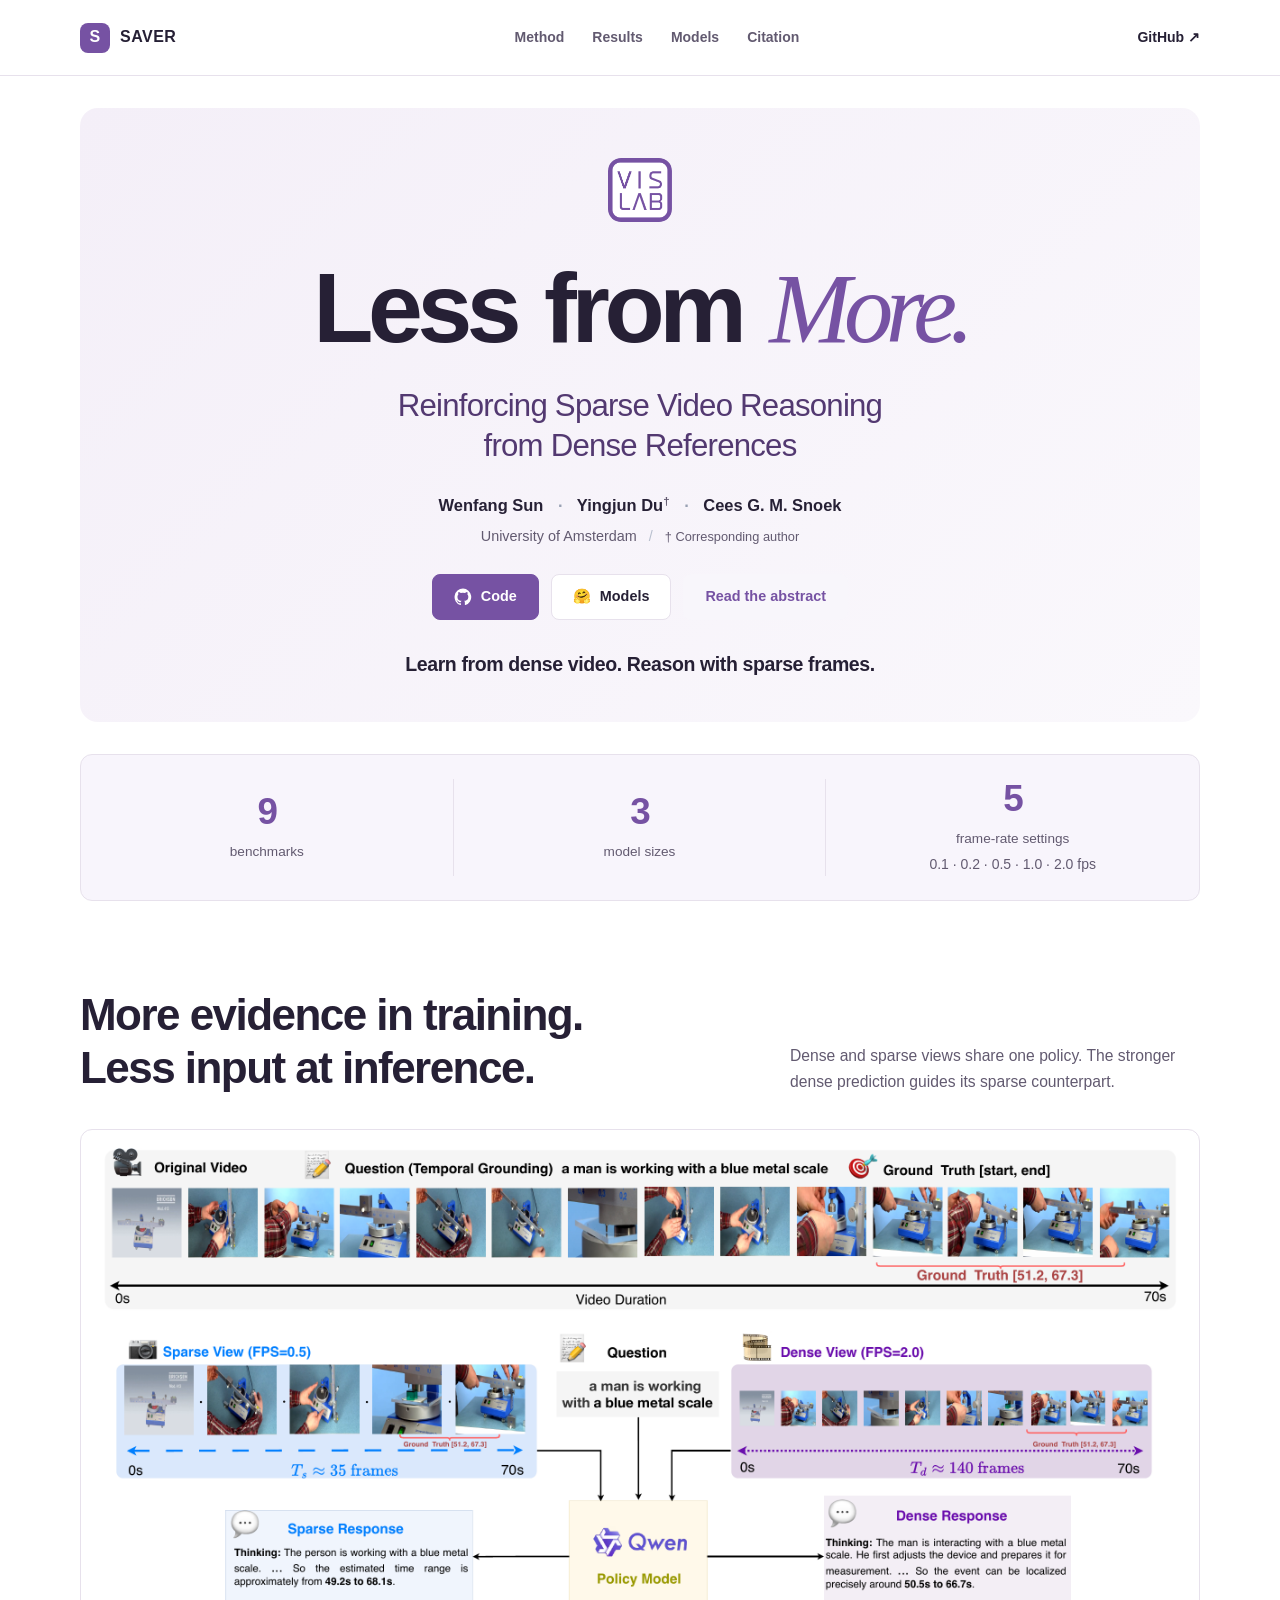
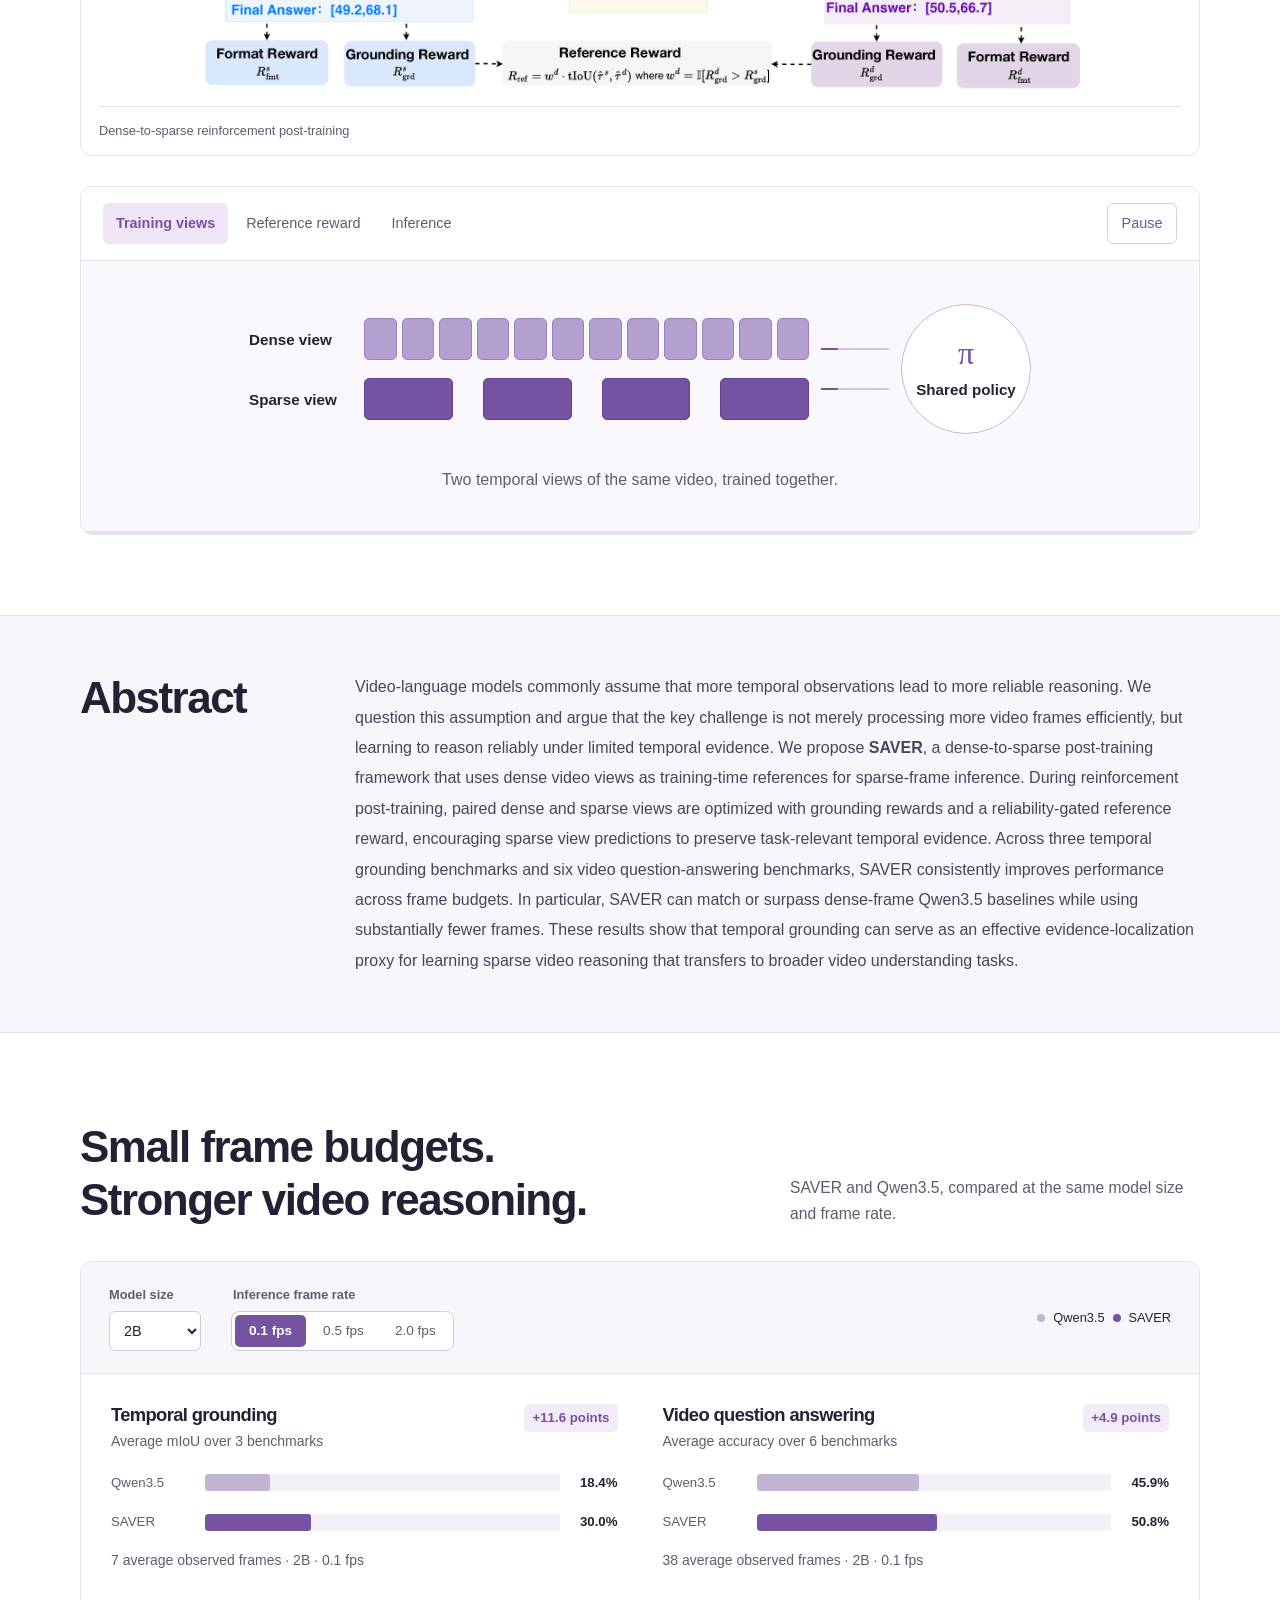
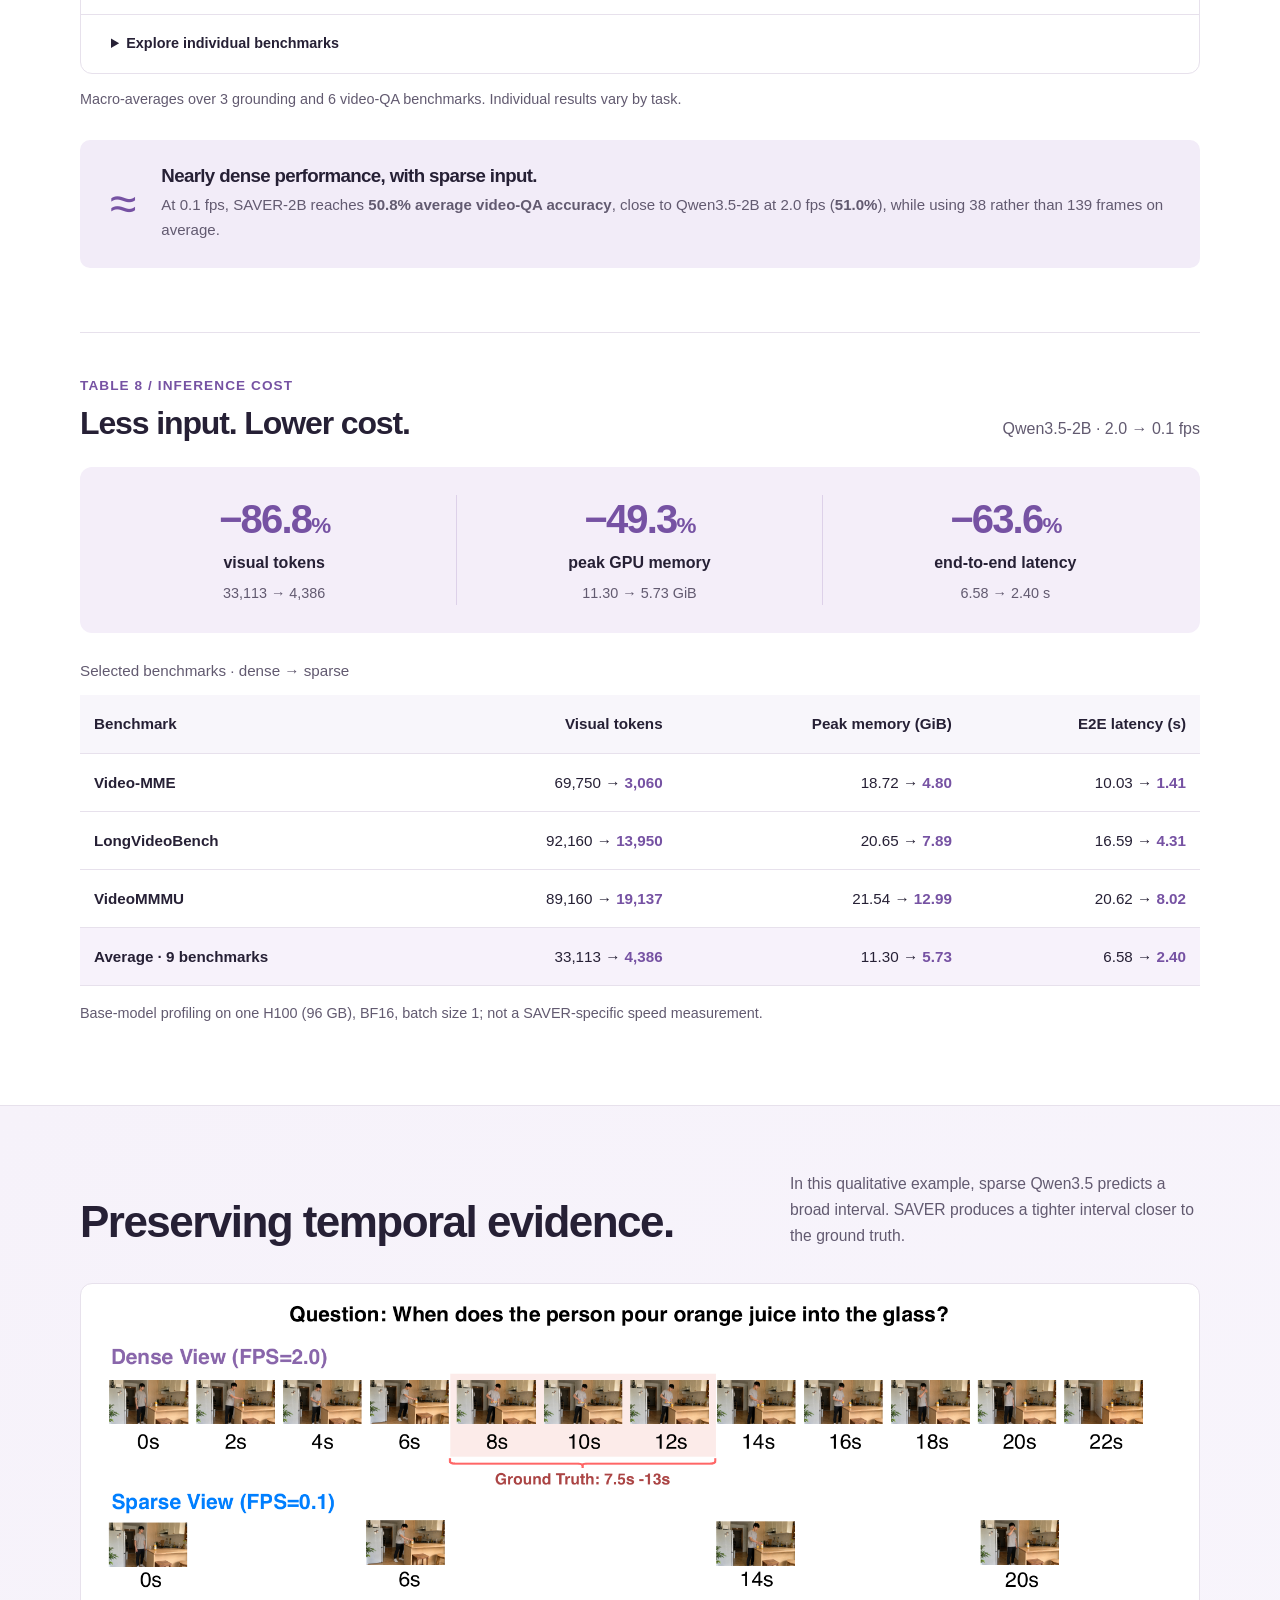
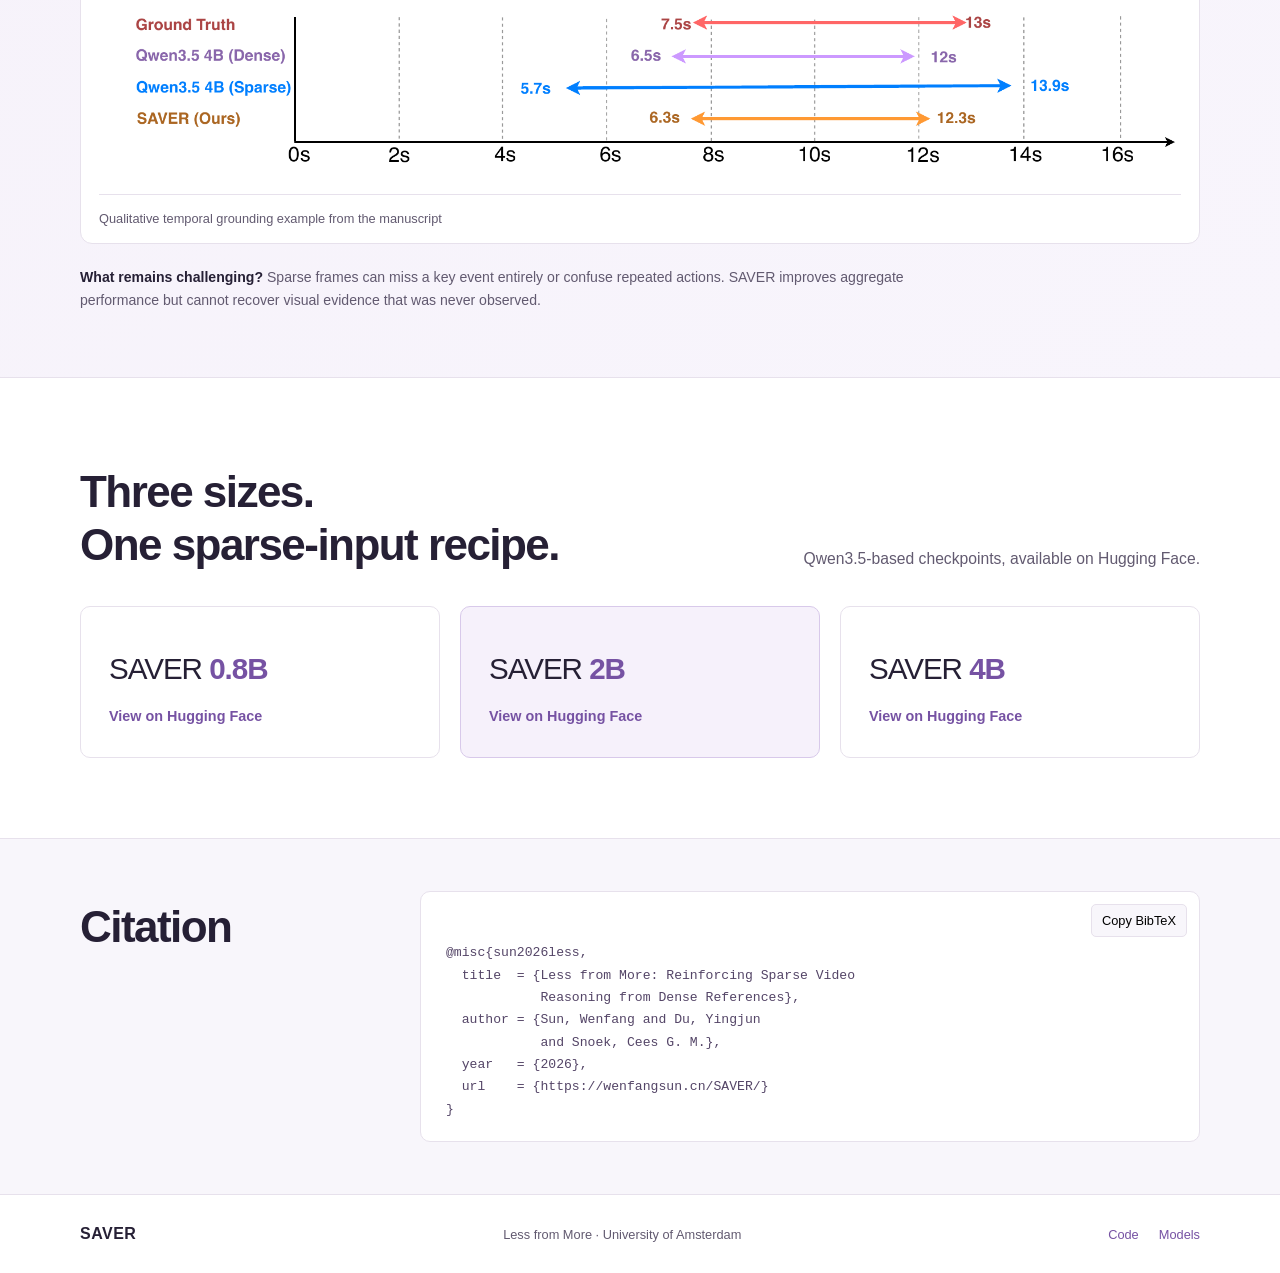
==== commit 86e121ca: "feat: animate method overview and keep three main result settings" ====
--- a/index.html
+++ b/index.html
@@ -10,9 +10,9 @@
   <meta property="og:type" content="website">
   <link rel="canonical" href="https://wenfangsun.cn/SAVER/">
   <link rel="icon" type="image/svg+xml" href="assets/favicon.svg?v=purple">
-  <link rel="stylesheet" href="style.css?v=five-rates">
+  <link rel="stylesheet" href="style.css?v=animation">
   <title>SAVER · Less from More</title>
-  <script src="app.js" defer></script>
+  <script src="app.js?v=animation" defer></script>
 </head>
 <body>
 <a class="skip-link" href="#main">Skip to content</a>
@@ -38,12 +38,19 @@
   <section id="method" class="section container">
     <div class="section-heading"><div><h2>More evidence in training.<br>Less input at inference.</h2></div><p class="section-intro">Dense and sparse views share one policy. The stronger dense prediction guides its sparse counterpart.</p></div>
     <figure class="framework figure-panel"><a href="assets/framework.png" target="_blank" rel="noopener" aria-label="Open full-resolution SAVER framework"><img src="assets/framework.png" width="2400" height="1208" alt="SAVER framework with paired sparse and dense video views, a shared Qwen policy, and format, grounding, and reliability-gated reference rewards." fetchpriority="high"></a><figcaption><span>Dense-to-sparse reinforcement post-training</span></figcaption></figure>
-    <div class="method-steps"><article><span class="step-number">01</span><h3>Pair the views</h3><p>Sample dense and sparse frame sequences from the same video. Feed both, with the same grounding instruction, into a shared policy.</p></article><article><span class="step-number">02</span><h3>Gate the reference</h3><p>Reward valid outputs and accurate temporal intervals. Align the sparse interval with the dense interval only when the dense grounding reward is higher.</p></article><article><span class="step-number">03</span><h3>Infer sparsely</h3><p>Use a prescribed low frame rate at inference. Grounding post-training transfers to video question answering.</p></article></div>
+    <div class="method-animation" id="method-animation" data-playing="false">
+      <div class="animation-toolbar"><div class="animation-tabs" role="tablist" aria-label="SAVER process"><button type="button" id="phase-tab-0" role="tab" aria-controls="phase-0" aria-selected="true" tabindex="0" data-phase="0">Training views</button><button type="button" id="phase-tab-1" role="tab" aria-controls="phase-1" aria-selected="false" tabindex="-1" data-phase="1">Reference reward</button><button type="button" id="phase-tab-2" role="tab" aria-controls="phase-2" aria-selected="false" tabindex="-1" data-phase="2">Inference</button></div><button type="button" class="animation-play" id="animation-play" aria-label="Play method animation">Play</button></div>
+      <div class="animation-scene">
+        <div class="animation-phase" id="phase-0" role="tabpanel" aria-labelledby="phase-tab-0"><div class="paired-diagram"><div class="video-views"><div class="video-lane dense-lane"><span>Dense view</span><div class="frame-strip" aria-hidden="true"><i style="--i:0"></i><i style="--i:1"></i><i style="--i:2"></i><i style="--i:3"></i><i style="--i:4"></i><i style="--i:5"></i><i style="--i:6"></i><i style="--i:7"></i><i style="--i:8"></i><i style="--i:9"></i><i style="--i:10"></i><i style="--i:11"></i></div></div><div class="video-lane sparse-lane"><span>Sparse view</span><div class="frame-strip sparse-strip" aria-hidden="true"><i style="--i:0"></i><i style="--i:1"></i><i style="--i:2"></i><i style="--i:3"></i></div></div></div><div class="flow-connector" aria-hidden="true"><span></span><span></span></div><div class="policy-node"><span class="policy-monogram">π</span><strong>Shared policy</strong></div></div><p class="animation-caption">Two temporal views of the same video, trained together.</p></div>
+        <div class="animation-phase" id="phase-1" role="tabpanel" aria-labelledby="phase-tab-1" hidden><div class="reward-diagram"><div class="intervals"><div><span>Dense interval</span><div class="interval-track"><i class="dense-interval"></i></div></div><div><span>Sparse interval</span><div class="interval-track"><i class="sparse-interval"></i></div></div></div><div class="gate-node"><span class="gate-label">Reference gate</span><strong>R<sub>grd</sub><sup>d</sup> &gt; R<sub>grd</sub><sup>s</sup></strong><span class="reward-label">Reward interval agreement</span></div></div><p class="animation-caption">Align with the dense prediction only when its grounding reward is higher.</p></div>
+        <div class="animation-phase" id="phase-2" role="tabpanel" aria-labelledby="phase-tab-2" hidden><div class="inference-diagram"><div class="inference-input"><span>Sparse frames</span><div class="frame-strip sparse-strip" aria-hidden="true"><i style="--i:0"></i><i style="--i:1"></i><i style="--i:2"></i><i style="--i:3"></i></div></div><div class="single-flow" aria-hidden="true"></div><div class="policy-node"><span class="policy-monogram">S</span><strong>SAVER</strong></div><div class="single-flow" aria-hidden="true"></div><div class="answer-node"><span class="answer-symbol" aria-hidden="true">…</span><strong>Prediction</strong></div></div><p class="animation-caption">At inference, only sparse frames are needed.</p></div>
+      </div><div class="animation-progress" aria-hidden="true"><i></i></div>
+    </div>
   </section>
   <section id="abstract" class="abstract-band"><div class="container abstract-grid"><div><h2>Abstract</h2></div><p>Video-language models commonly assume that more temporal observations lead to more reliable reasoning. We question this assumption and argue that the key challenge is not merely processing more video frames efficiently, but learning to reason reliably under limited temporal evidence. We propose <strong>SAVER</strong>, a dense-to-sparse post-training framework that uses dense video views as training-time references for sparse-frame inference. During reinforcement post-training, paired dense and sparse views are optimized with grounding rewards and a reliability-gated reference reward, encouraging sparse view predictions to preserve task-relevant temporal evidence. Across three temporal grounding benchmarks and six video question-answering benchmarks, SAVER consistently improves performance across frame budgets. In particular, SAVER can match or surpass dense-frame Qwen3.5 baselines while using substantially fewer frames. These results show that temporal grounding can serve as an effective evidence-localization proxy for learning sparse video reasoning that transfers to broader video understanding tasks.</p></div></section>
   <section id="results" class="section container">
     <div class="section-heading"><div><h2>Small frame budgets.<br>Stronger video reasoning.</h2></div><p class="section-intro">SAVER and Qwen3.5, compared at the same model size and frame rate.</p></div>
-    <div class="results-panel"><div class="results-controls"><div class="field"><label for="model-size">Model size</label><select id="model-size"><option>0.8B</option><option selected>2B</option><option>4B</option></select></div><fieldset><legend>Inference frame rate</legend><div class="segmented"><button type="button" data-fps="0.1" aria-pressed="true">0.1 fps</button><button type="button" data-fps="0.2" aria-pressed="false">0.2 fps</button><button type="button" data-fps="0.5" aria-pressed="false">0.5 fps</button><button type="button" data-fps="1" aria-pressed="false">1.0 fps</button><button type="button" data-fps="2" aria-pressed="false">2.0 fps</button></div></fieldset><p class="legend"><span class="dot baseline"></span> Qwen3.5 <span class="dot saver"></span> SAVER</p></div>
+    <div class="results-panel"><div class="results-controls"><div class="field"><label for="model-size">Model size</label><select id="model-size"><option>0.8B</option><option selected>2B</option><option>4B</option></select></div><fieldset><legend>Inference frame rate</legend><div class="segmented"><button type="button" data-fps="0.1" aria-pressed="true">0.1 fps</button><button type="button" data-fps="0.5" aria-pressed="false">0.5 fps</button><button type="button" data-fps="2" aria-pressed="false">2.0 fps</button></div></fieldset><p class="legend"><span class="dot baseline"></span> Qwen3.5 <span class="dot saver"></span> SAVER</p></div>
     <div id="result-summary" aria-live="polite" aria-atomic="true"><p class="loading">Loading benchmark results…</p></div>
     <noscript><p class="noscript">For 2B at 0.1 fps, SAVER reaches 30.0% average grounding mIoU versus Qwen3.5’s 18.4%, and 50.8% average QA accuracy versus 45.9%. Enable JavaScript to explore all model sizes and frame rates, or <a href="results.json">download the complete result data</a>.</p></noscript>
     <details class="benchmark-details"><summary>Explore individual benchmarks</summary><div id="benchmark-tables"></div></details></div>
--- a/style.css
+++ b/style.css
@@ -13,3 +13,8 @@
 .hero .lab-logo{margin-bottom:22px}
 
 .setting-rates{max-width:100%;padding-inline:8px}.segmented{flex-wrap:wrap}.results-controls fieldset{min-width:0}@media(max-width:620px){.segmented button{padding-inline:8px}.setting-rates{font-size:.75rem}}
+
+.method-animation{margin-top:30px;border:1px solid var(--line);border-radius:12px;overflow:hidden;background:#faf8fd}.animation-toolbar{display:flex;justify-content:space-between;gap:20px;padding:16px 22px;border-bottom:1px solid var(--line);background:white}.animation-tabs{display:flex;gap:5px;flex-wrap:wrap}.animation-tabs button,.animation-play{border:0;background:transparent;color:var(--muted);border-radius:6px;padding:8px 13px;font-size:.9rem;cursor:pointer}.animation-tabs button[aria-selected=true]{background:#eee5f6;color:var(--blue);font-weight:650}.animation-play{border:1px solid #d9cee6;min-width:70px;color:var(--blue);align-self:center}.animation-scene{min-height:270px;padding:38px 36px 25px}.animation-phase:not([hidden]){animation:phase-reveal .45s ease both}.paired-diagram,.reward-diagram,.inference-diagram{display:flex;align-items:center;justify-content:center;gap:0;min-height:140px}.video-views{width:58%;max-width:560px}.video-lane{display:flex;align-items:center;gap:20px;margin:18px 0}.video-lane>span{width:95px;font-size:.95rem;font-weight:550;flex-shrink:0}.frame-strip{display:grid;grid-template-columns:repeat(12,1fr);gap:5px;width:100%;height:42px}.frame-strip i{display:block;background:#b4a0d0;border:1px solid #9c82bd;border-radius:5px;animation:frame-pulse 3s ease-in-out infinite;animation-delay:calc(var(--i)*.11s)}.sparse-strip{grid-template-columns:repeat(4,1fr);gap:30px}.sparse-strip i{background:var(--blue);border-color:#63418c}.flow-connector{width:92px;align-self:stretch;display:flex;flex-direction:column;justify-content:center;gap:38px;padding:0 12px}.flow-connector span,.single-flow{height:2px;background:#d4c4e3;position:relative;overflow:hidden}.flow-connector span:after,.single-flow:after{content:"";position:absolute;width:25%;height:100%;background:var(--blue);animation:signal-flow 2s linear infinite}.policy-node{min-width:130px;min-height:130px;border:1px solid #c9b5de;border-radius:50%;background:white;display:flex;align-items:center;justify-content:center;flex-direction:column;gap:8px}.policy-monogram{font-family:Georgia,serif;font-size:2rem;color:var(--blue);line-height:1}.policy-node strong,.answer-node strong{font-size:.95rem;font-weight:600}.animation-caption{text-align:center;font-size:1rem;color:var(--muted);margin-top:28px}.intervals{width:55%;max-width:520px;padding-right:42px}.intervals>div{display:grid;grid-template-columns:105px 1fr;align-items:center;gap:18px;margin:22px 0}.intervals span{font-size:.9rem}.interval-track{height:28px;background:#ece6f3;border-radius:5px;position:relative;overflow:hidden}.interval-track i{display:block;height:100%;position:absolute;border-radius:4px}.dense-interval{background:#b4a0d0;left:28%;width:40%}.sparse-interval{background:var(--blue);left:8%;width:78%;animation:interval-align 4.2s ease-in-out infinite}.gate-node{background:white;border:1px solid #c9b5de;border-radius:12px;padding:22px 26px;display:flex;flex-direction:column;gap:10px;align-items:center}.gate-label{font-size:.9rem;color:var(--muted)}.gate-node strong{font-family:Georgia,serif;font-size:1.8rem;font-weight:500;color:var(--blue)}.gate-node sub,.gate-node sup{font-size:.6em}.reward-label{font-size:.9rem;color:var(--blue)}.inference-input{width:35%;max-width:320px;text-align:center}.inference-input>span{font-size:.95rem;display:block;margin-bottom:15px}.single-flow{width:70px;margin:0 18px;flex-shrink:0}.answer-node{min-width:110px;display:flex;align-items:center;flex-direction:column;gap:9px}.answer-symbol{font-size:2rem;color:var(--blue)}.animation-progress{height:3px;background:#e9dff1}.animation-progress i{display:block;width:100%;height:100%;background:var(--blue);transform:scaleX(0);transform-origin:left}.method-animation[data-playing=true] .animation-progress i{animation:phase-timer 5.2s linear infinite}.method-animation[data-playing=false] .frame-strip i,.method-animation[data-playing=false] .flow-connector span:after,.method-animation[data-playing=false] .single-flow:after,.method-animation[data-playing=false] .sparse-interval{animation-play-state:paused}
+@keyframes frame-pulse{0%,100%{opacity:.55;transform:translateY(0)}45%{opacity:1;transform:translateY(-3px)}}@keyframes signal-flow{from{left:-25%}to{left:100%}}@keyframes interval-align{0%,20%,100%{left:8%;width:78%}55%,85%{left:28%;width:40%}}@keyframes phase-timer{from{transform:scaleX(0)}to{transform:scaleX(1)}}@keyframes phase-reveal{from{opacity:0;transform:translateY(6px)}to{opacity:1;transform:translateY(0)}}
+@media(max-width:620px){.animation-toolbar{padding:12px;gap:8px;align-items:flex-start}.animation-tabs{gap:2px}.animation-tabs button{font-size:.8rem;padding:7px 8px}.animation-play{font-size:.8rem;min-width:58px;padding:7px}.animation-scene{padding:25px 16px;min-height:300px}.paired-diagram{flex-wrap:wrap;gap:20px}.video-views{width:100%}.video-lane{gap:10px}.video-lane>span{width:82px;font-size:.85rem}.frame-strip{height:31px;gap:3px}.sparse-strip{gap:22px}.flow-connector{display:none}.policy-node{min-height:92px;min-width:92px;gap:5px}.policy-node strong{font-size:.8rem}.policy-monogram{font-size:1.6rem}.animation-caption{font-size:.9rem;margin-top:22px}.reward-diagram{flex-direction:column;gap:15px}.intervals{width:100%;padding:0}.intervals>div{grid-template-columns:95px 1fr;gap:12px;margin:15px 0}.gate-node{padding:12px 20px;gap:5px}.gate-node strong{font-size:1.5rem}.inference-diagram{flex-wrap:wrap;gap:15px;min-height:210px}.inference-input{width:100%;max-width:240px}.single-flow{width:28px;margin:0}.inference-input + .single-flow{display:none}.answer-node{min-width:70px}.answer-node strong{font-size:.8rem}}
+@media(prefers-reduced-motion:reduce){.method-animation *,.method-animation *::after{animation:none!important}}
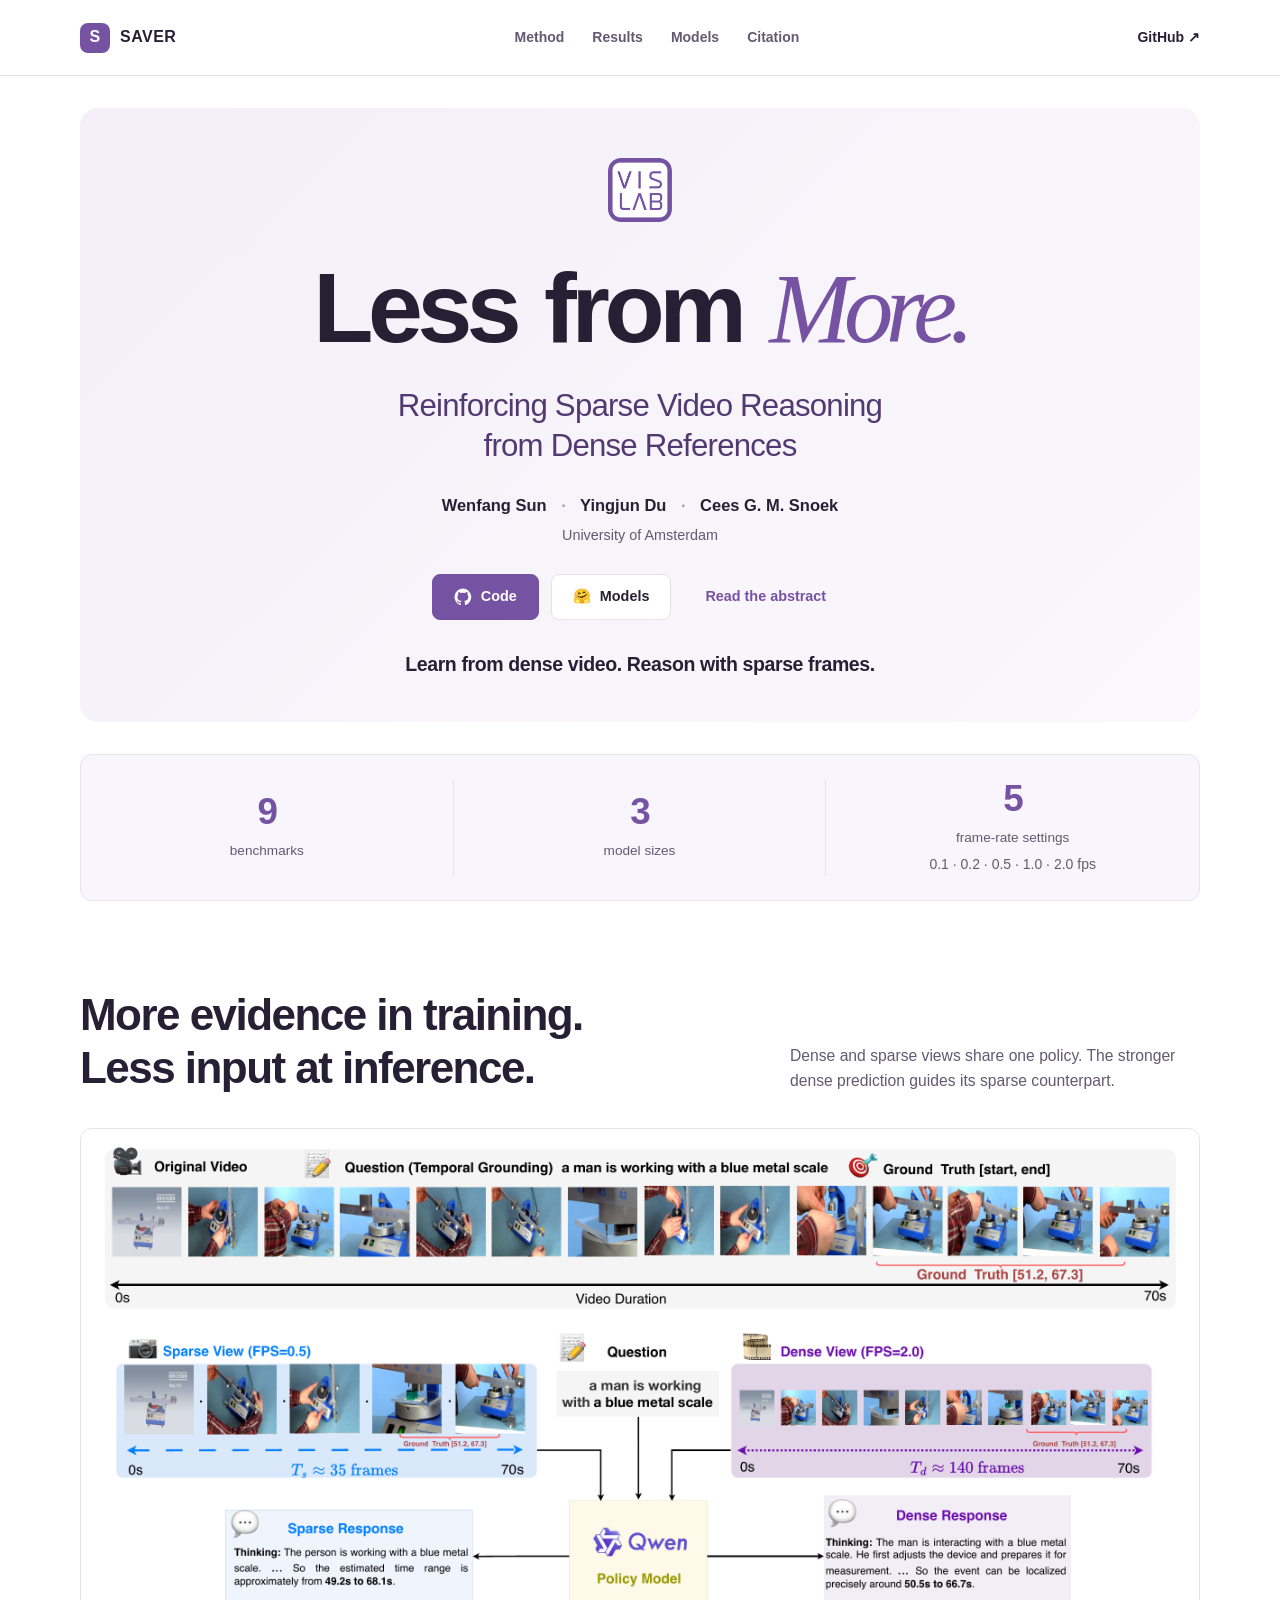
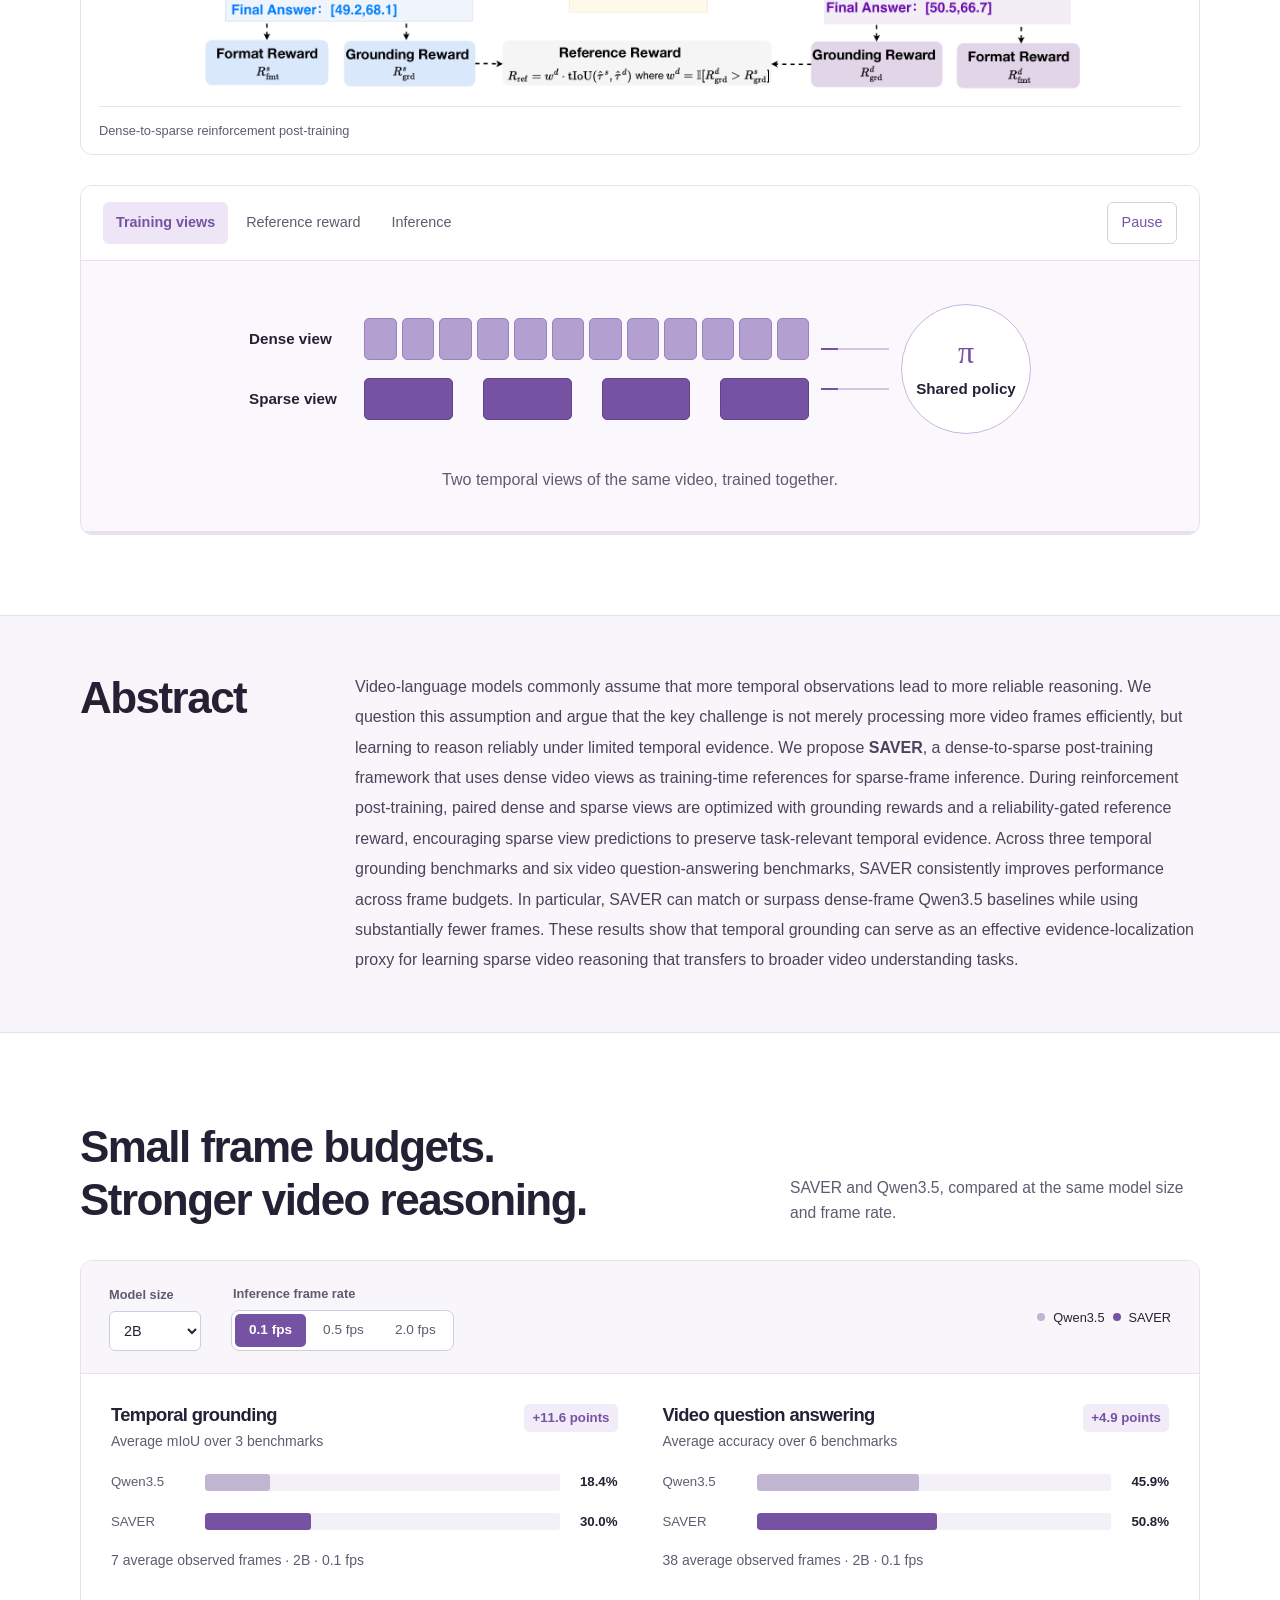
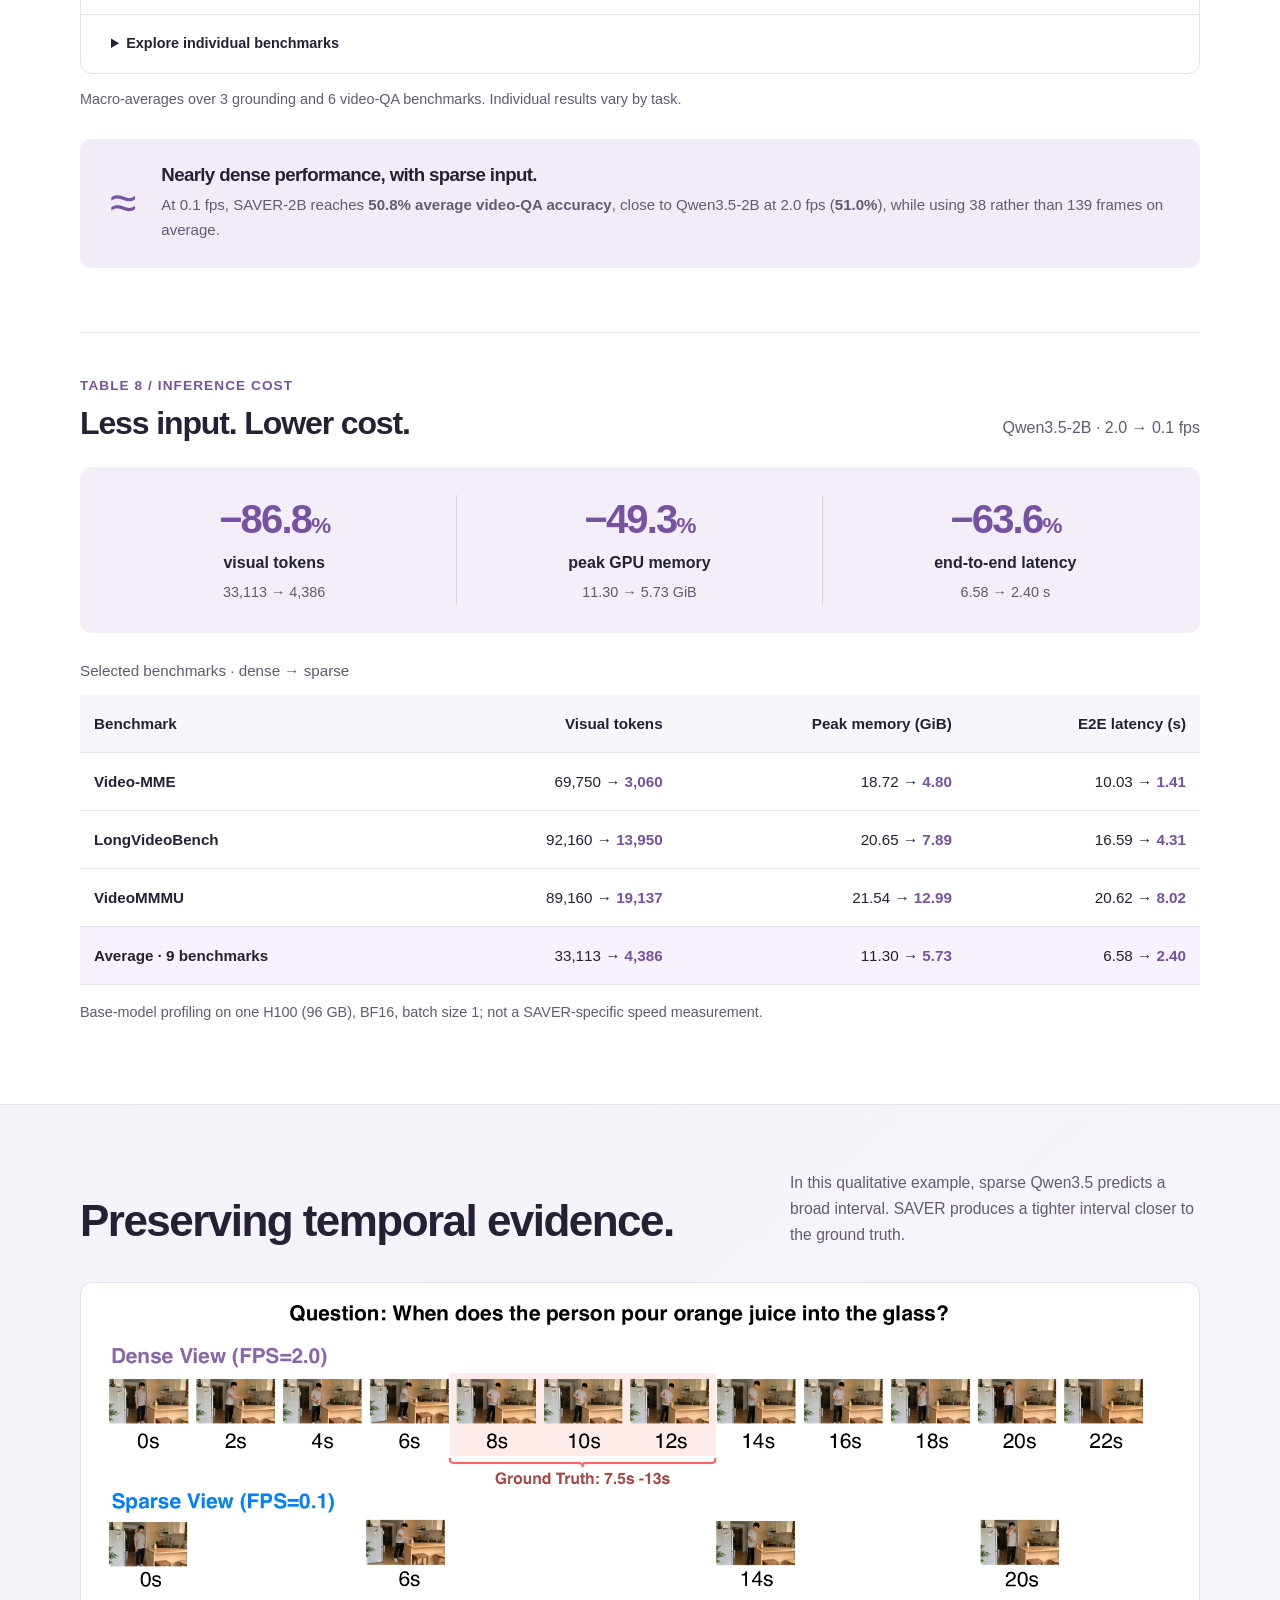
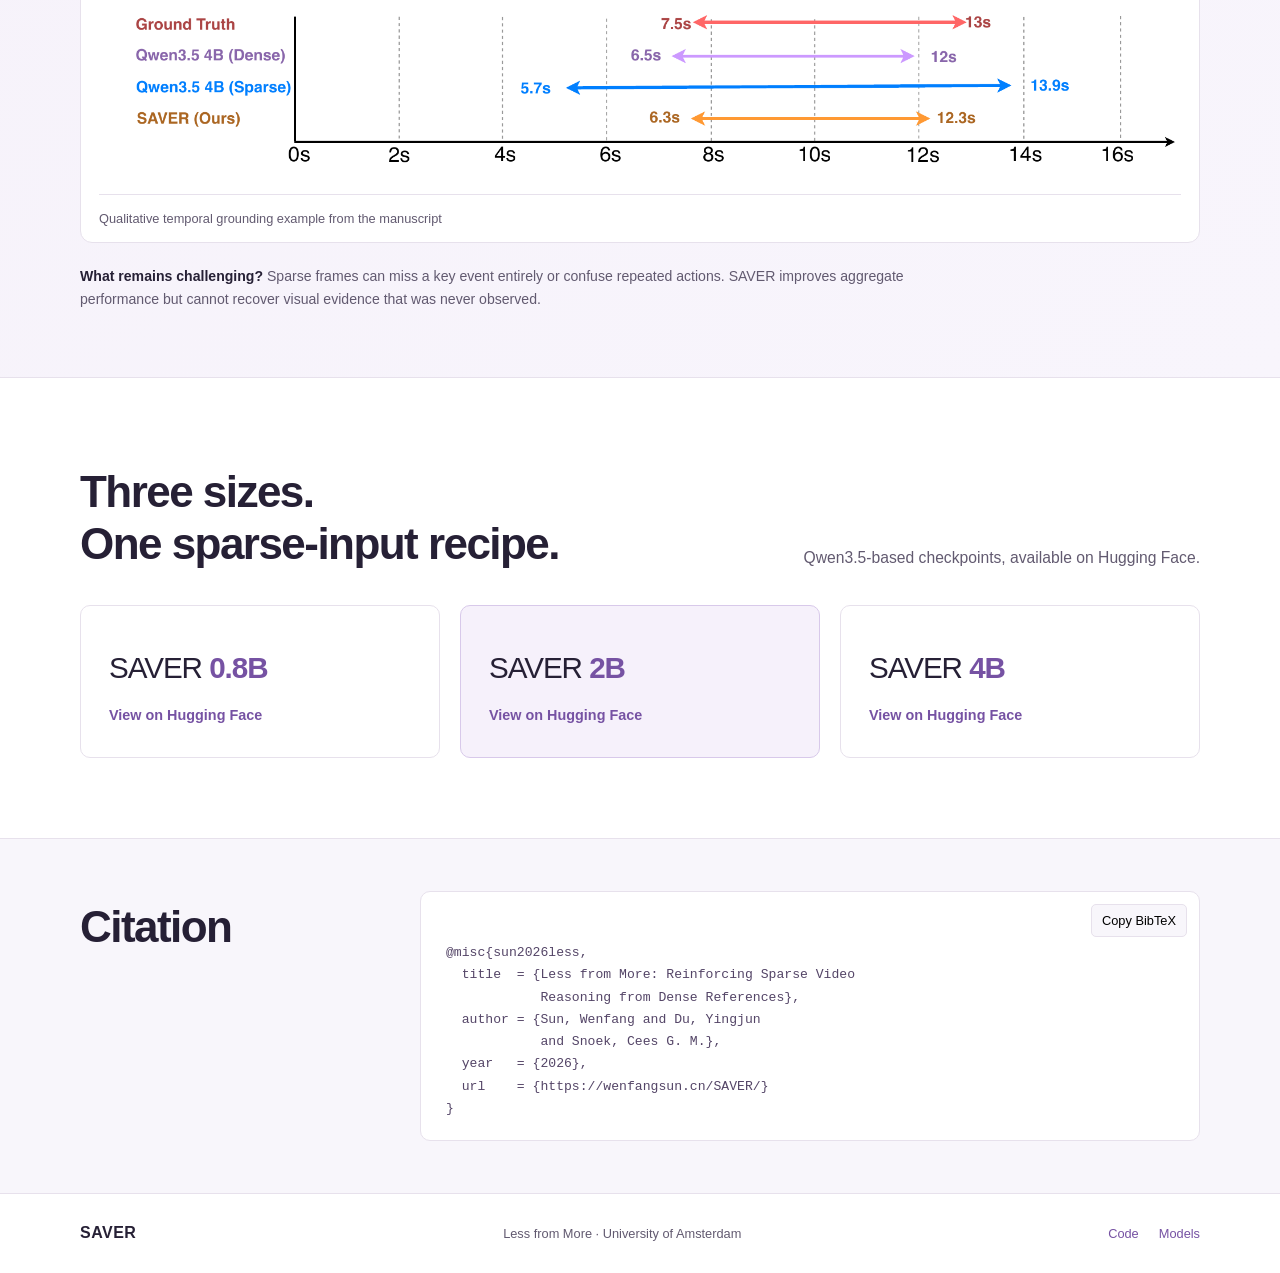
==== commit e2859e8f: "fix: remove corresponding author markers from project page" ====
--- a/index.html
+++ b/index.html
@@ -26,8 +26,8 @@
     <a class="lab-logo" href="https://ivi.fnwi.uva.nl/vislab/" aria-label="VIS Lab website"><img src="assets/vislab-logo.png" alt="VIS Lab" width="500" height="500"></a>
     <h1 id="title">Less from <em>More.</em></h1>
     <p class="paper-title">Reinforcing Sparse Video Reasoning<br class="desktop-break"> from Dense References</p>
-    <p class="authors">Wenfang Sun <span>·</span> Yingjun Du<sup>†</sup> <span>·</span> Cees G. M. Snoek</p>
-    <p class="affiliation">University of Amsterdam <span> / </span> <small>† Corresponding author</small></p>
+    <p class="authors">Wenfang Sun <span>·</span> Yingjun Du <span>·</span> Cees G. M. Snoek</p>
+    <p class="affiliation">University of Amsterdam</p>
     <div class="hero-actions"><a class="button primary" href="https://github.com/lmsdss/SAVER"><svg viewBox="0 0 24 24" aria-hidden="true"><path d="M12 .8a11.3 11.3 0 0 0-3.6 22c.6.1.8-.3.8-.5v-2c-3.3.7-4-1.4-4-1.4-.5-1.3-1.3-1.6-1.3-1.6-1.1-.8.1-.8.1-.8 1.2.1 1.8 1.2 1.8 1.2 1.1 1.8 2.8 1.3 3.5 1 .1-.8.4-1.3.7-1.6-2.6-.3-5.4-1.3-5.4-5.6 0-1.2.4-2.2 1.2-3-.1-.3-.5-1.5.1-3 0 0 1-.3 3.1 1.2a10.8 10.8 0 0 1 5.7 0C16.8 5.2 17.8 5.5 17.8 5.5c.6 1.5.2 2.7.1 3 .8.8 1.2 1.8 1.2 3 0 4.3-2.8 5.3-5.4 5.6.4.4.8 1.1.8 2.2v3c0 .3.2.6.8.5A11.3 11.3 0 0 0 12 .8Z"/></svg>Code</a><a class="button" href="https://huggingface.co/collections/lmsdss/saver-less-from-more"><span aria-hidden="true">🤗</span> Models</a><a class="button quiet" href="#abstract">Read the abstract</a></div>
     <p class="hero-summary">Learn from dense video. Reason with sparse frames.</p>
 
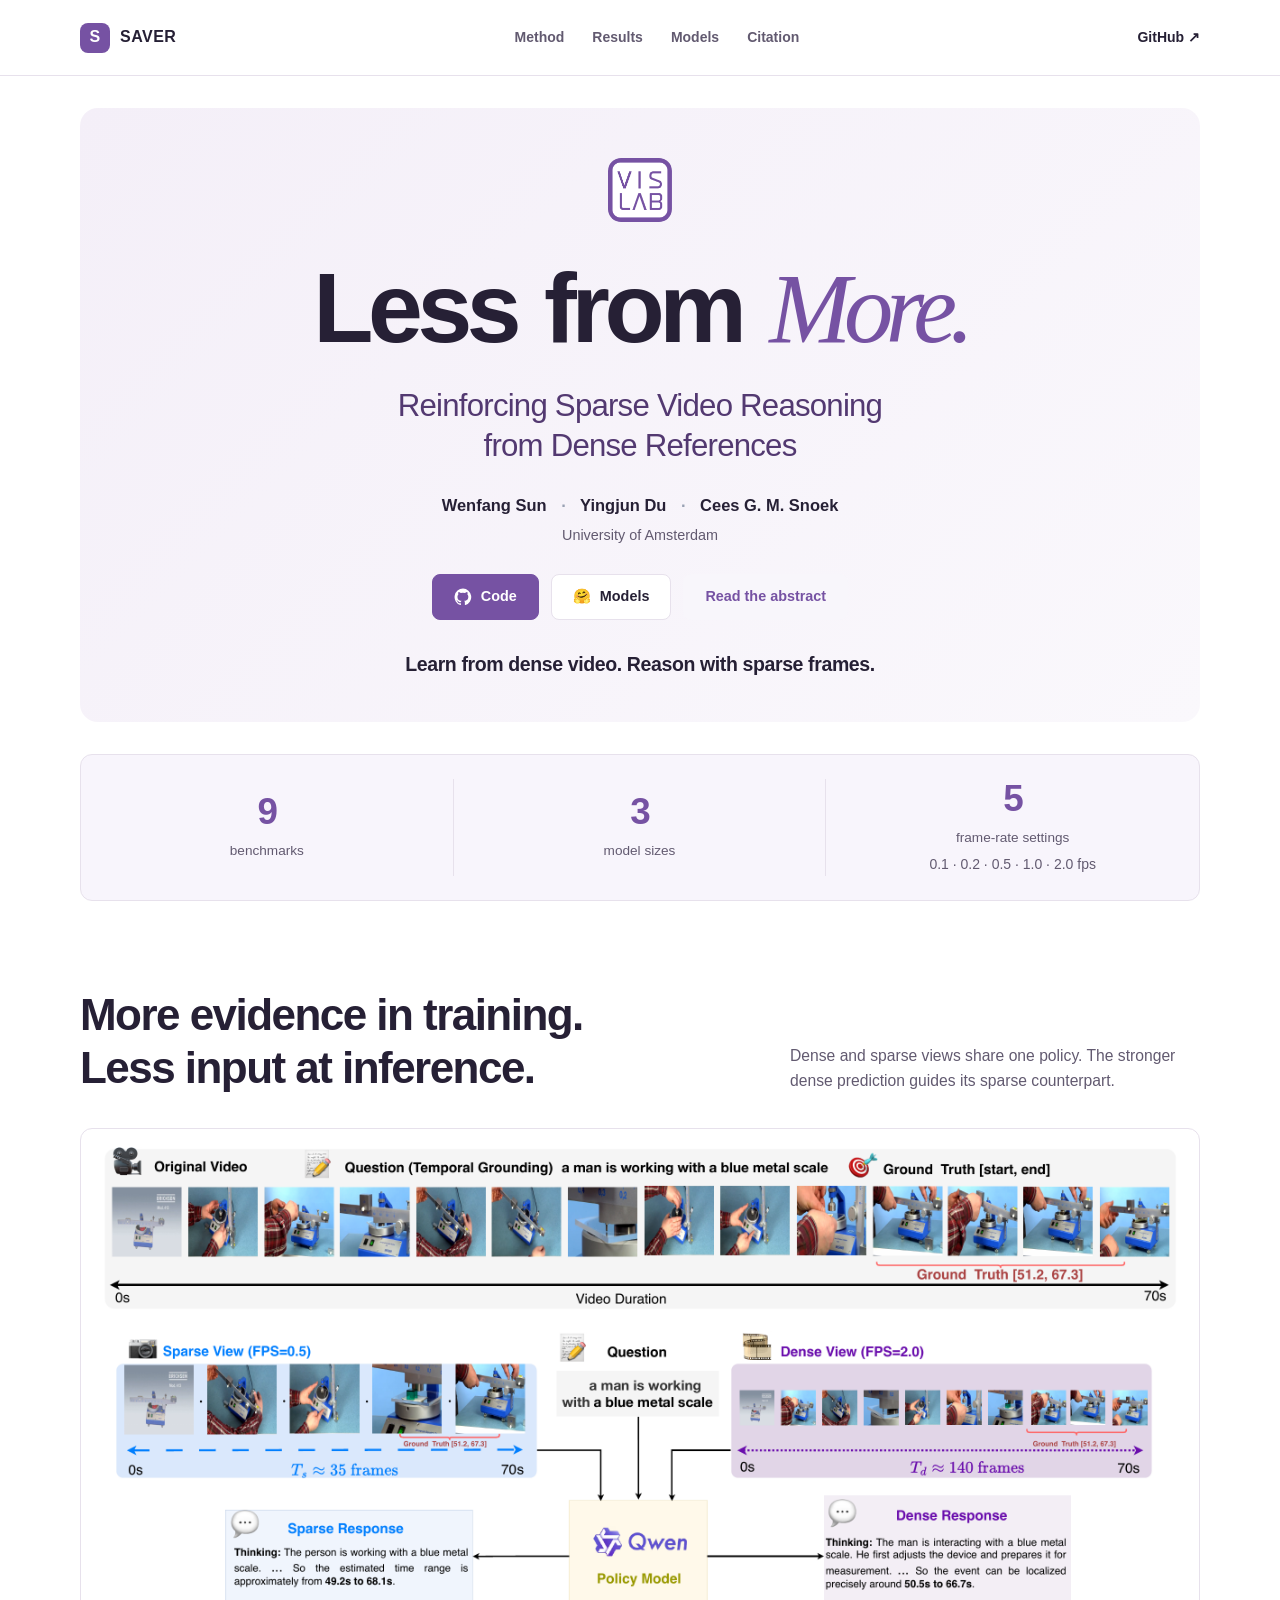
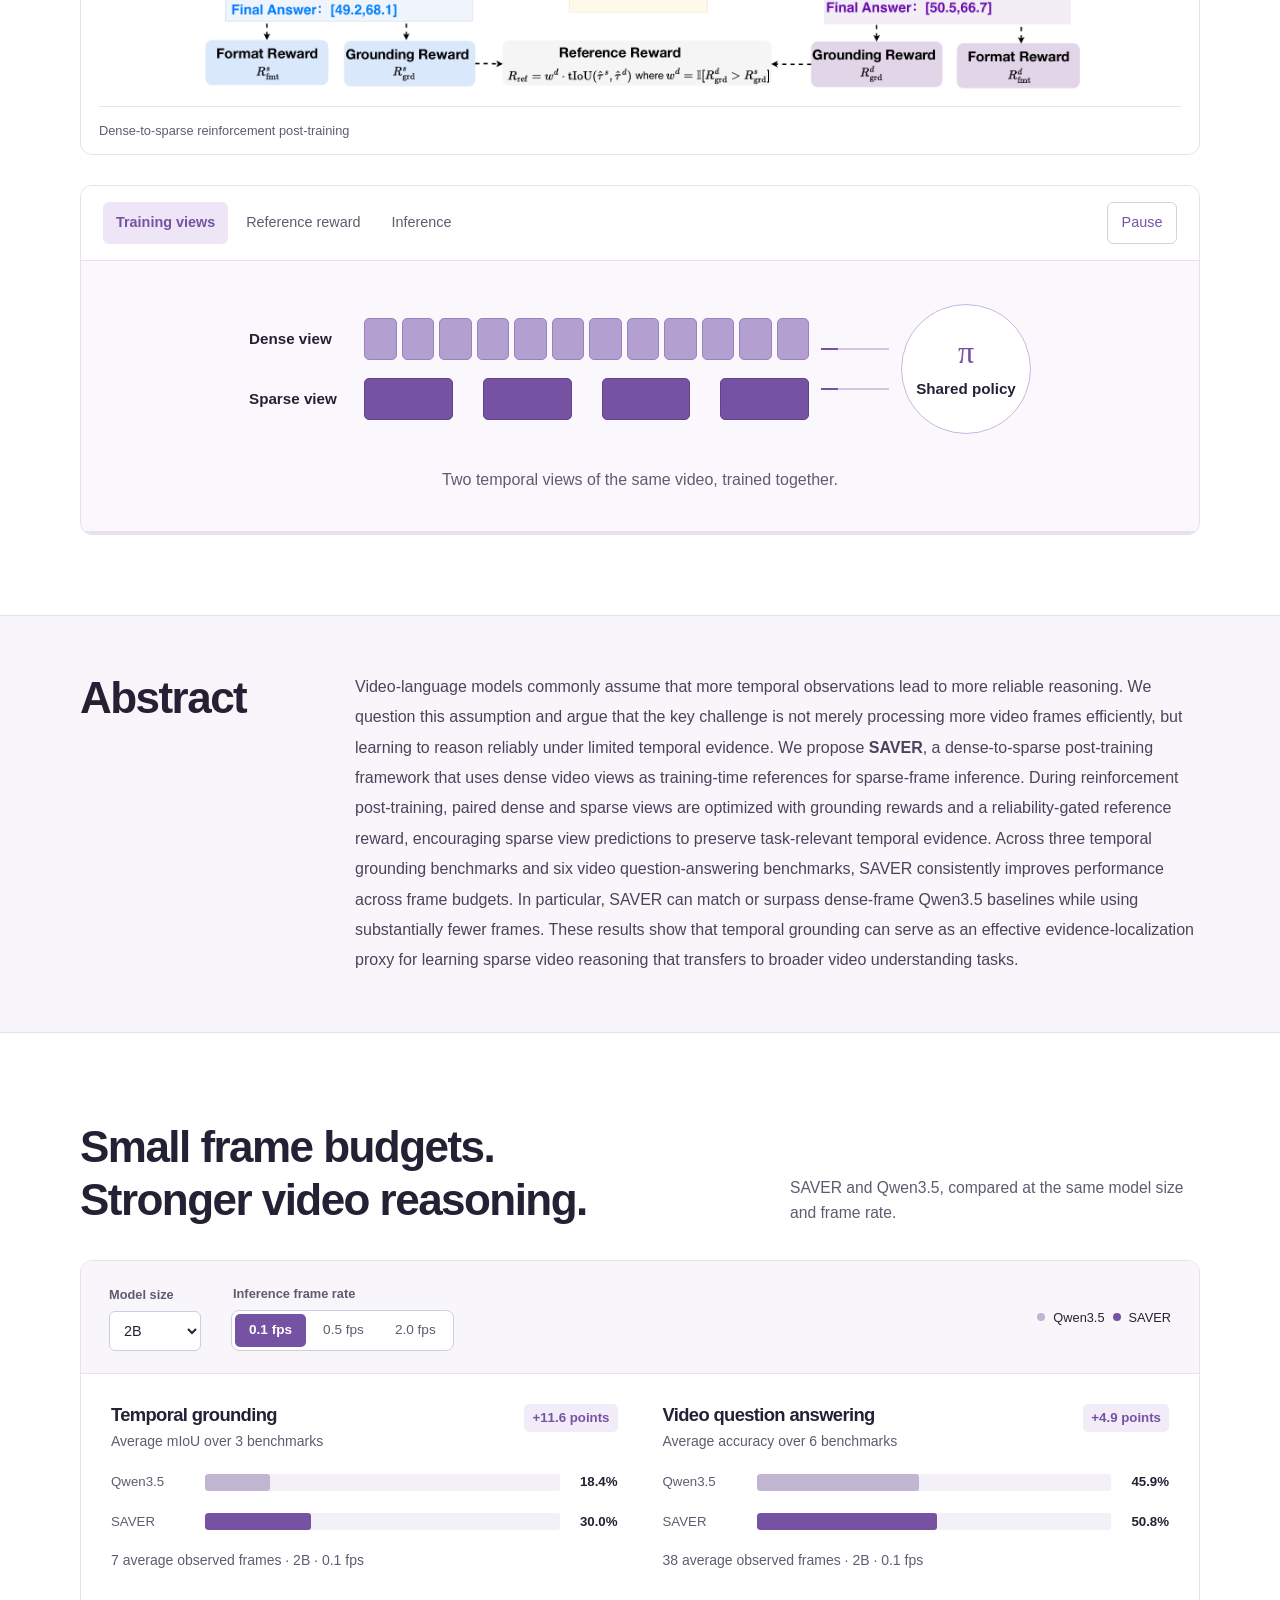
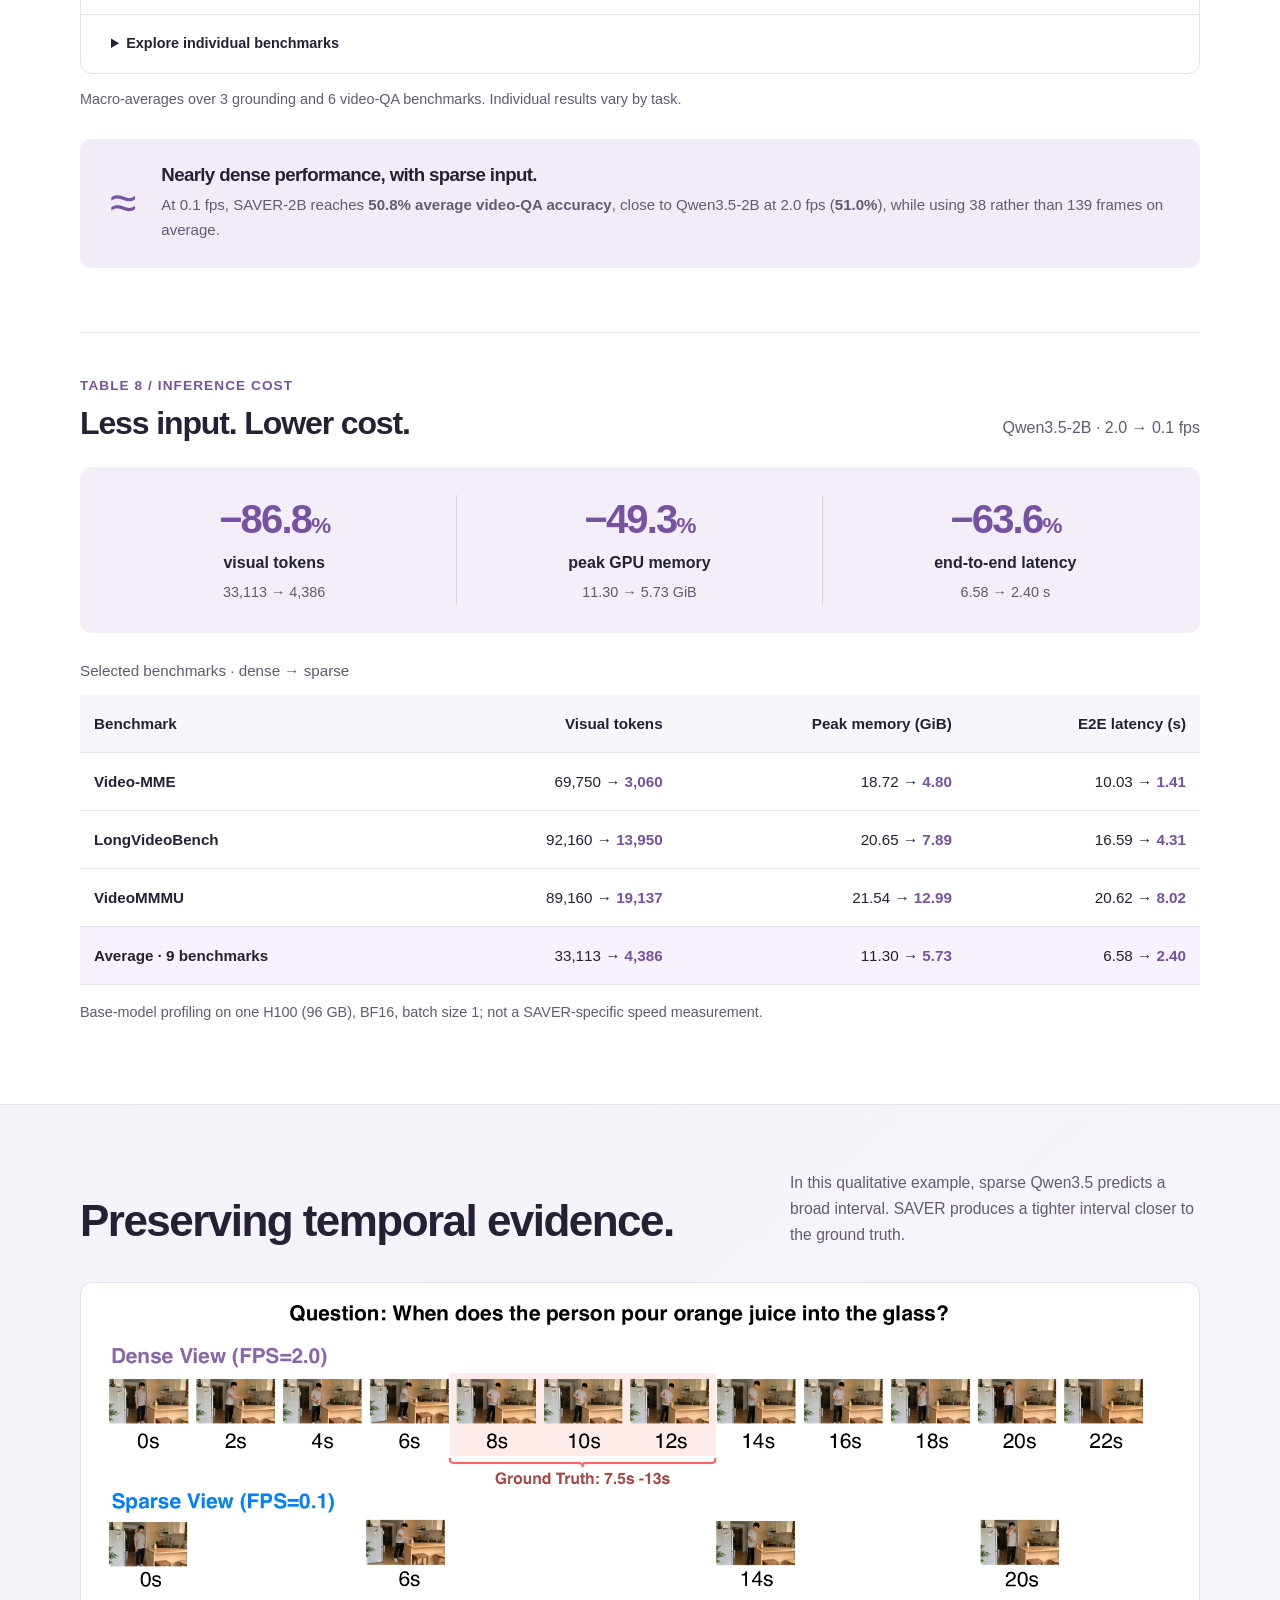
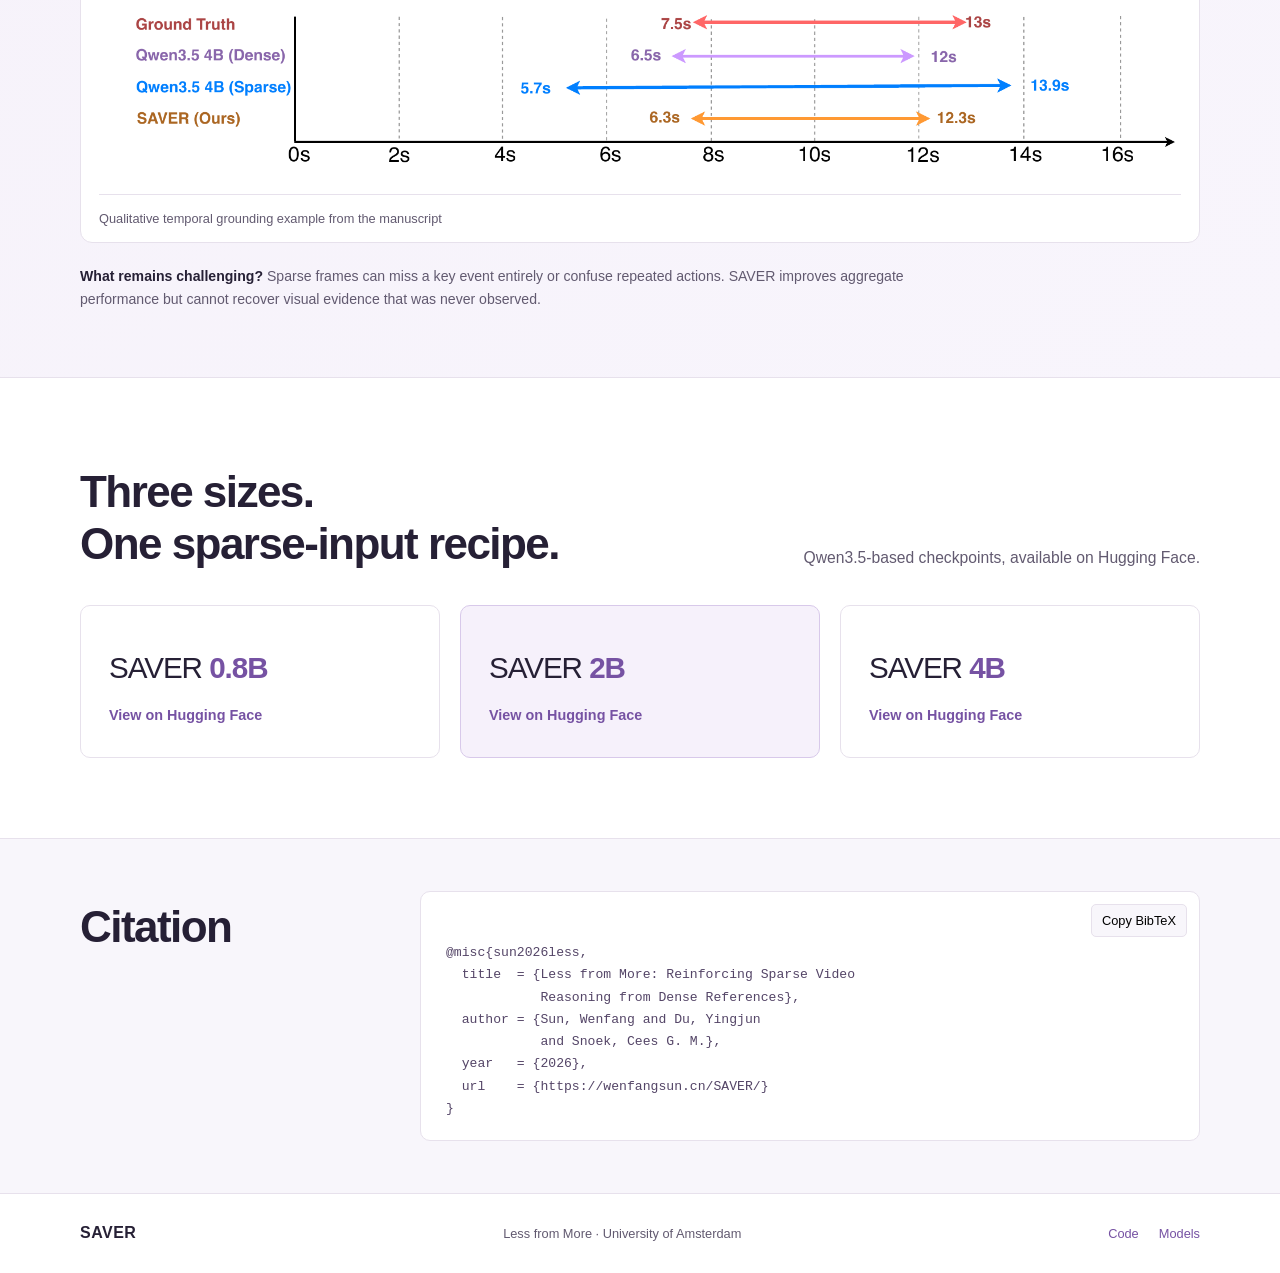
==== commit 9531a638: "feat: link each author to their personal homepage" ====
--- a/index.html
+++ b/index.html
@@ -10,7 +10,7 @@
   <meta property="og:type" content="website">
   <link rel="canonical" href="https://wenfangsun.cn/SAVER/">
   <link rel="icon" type="image/svg+xml" href="assets/favicon.svg?v=purple">
-  <link rel="stylesheet" href="style.css?v=animation">
+  <link rel="stylesheet" href="style.css?v=author-links">
   <title>SAVER · Less from More</title>
   <script src="app.js?v=animation" defer></script>
 </head>
@@ -26,7 +26,7 @@
     <a class="lab-logo" href="https://ivi.fnwi.uva.nl/vislab/" aria-label="VIS Lab website"><img src="assets/vislab-logo.png" alt="VIS Lab" width="500" height="500"></a>
     <h1 id="title">Less from <em>More.</em></h1>
     <p class="paper-title">Reinforcing Sparse Video Reasoning<br class="desktop-break"> from Dense References</p>
-    <p class="authors">Wenfang Sun <span>·</span> Yingjun Du <span>·</span> Cees G. M. Snoek</p>
+    <p class="authors"><a href="https://wenfangsun.cn/">Wenfang Sun</a> <span>·</span> <a href="https://yingjundu.github.io/">Yingjun Du</a> <span>·</span> <a href="https://www.ceessnoek.info/">Cees G. M. Snoek</a></p>
     <p class="affiliation">University of Amsterdam</p>
     <div class="hero-actions"><a class="button primary" href="https://github.com/lmsdss/SAVER"><svg viewBox="0 0 24 24" aria-hidden="true"><path d="M12 .8a11.3 11.3 0 0 0-3.6 22c.6.1.8-.3.8-.5v-2c-3.3.7-4-1.4-4-1.4-.5-1.3-1.3-1.6-1.3-1.6-1.1-.8.1-.8.1-.8 1.2.1 1.8 1.2 1.8 1.2 1.1 1.8 2.8 1.3 3.5 1 .1-.8.4-1.3.7-1.6-2.6-.3-5.4-1.3-5.4-5.6 0-1.2.4-2.2 1.2-3-.1-.3-.5-1.5.1-3 0 0 1-.3 3.1 1.2a10.8 10.8 0 0 1 5.7 0C16.8 5.2 17.8 5.5 17.8 5.5c.6 1.5.2 2.7.1 3 .8.8 1.2 1.8 1.2 3 0 4.3-2.8 5.3-5.4 5.6.4.4.8 1.1.8 2.2v3c0 .3.2.6.8.5A11.3 11.3 0 0 0 12 .8Z"/></svg>Code</a><a class="button" href="https://huggingface.co/collections/lmsdss/saver-less-from-more"><span aria-hidden="true">🤗</span> Models</a><a class="button quiet" href="#abstract">Read the abstract</a></div>
     <p class="hero-summary">Learn from dense video. Reason with sparse frames.</p>
--- a/style.css
+++ b/style.css
@@ -18,3 +18,5 @@
 @keyframes frame-pulse{0%,100%{opacity:.55;transform:translateY(0)}45%{opacity:1;transform:translateY(-3px)}}@keyframes signal-flow{from{left:-25%}to{left:100%}}@keyframes interval-align{0%,20%,100%{left:8%;width:78%}55%,85%{left:28%;width:40%}}@keyframes phase-timer{from{transform:scaleX(0)}to{transform:scaleX(1)}}@keyframes phase-reveal{from{opacity:0;transform:translateY(6px)}to{opacity:1;transform:translateY(0)}}
 @media(max-width:620px){.animation-toolbar{padding:12px;gap:8px;align-items:flex-start}.animation-tabs{gap:2px}.animation-tabs button{font-size:.8rem;padding:7px 8px}.animation-play{font-size:.8rem;min-width:58px;padding:7px}.animation-scene{padding:25px 16px;min-height:300px}.paired-diagram{flex-wrap:wrap;gap:20px}.video-views{width:100%}.video-lane{gap:10px}.video-lane>span{width:82px;font-size:.85rem}.frame-strip{height:31px;gap:3px}.sparse-strip{gap:22px}.flow-connector{display:none}.policy-node{min-height:92px;min-width:92px;gap:5px}.policy-node strong{font-size:.8rem}.policy-monogram{font-size:1.6rem}.animation-caption{font-size:.9rem;margin-top:22px}.reward-diagram{flex-direction:column;gap:15px}.intervals{width:100%;padding:0}.intervals>div{grid-template-columns:95px 1fr;gap:12px;margin:15px 0}.gate-node{padding:12px 20px;gap:5px}.gate-node strong{font-size:1.5rem}.inference-diagram{flex-wrap:wrap;gap:15px;min-height:210px}.inference-input{width:100%;max-width:240px}.single-flow{width:28px;margin:0}.inference-input + .single-flow{display:none}.answer-node{min-width:70px}.answer-node strong{font-size:.8rem}}
 @media(prefers-reduced-motion:reduce){.method-animation *,.method-animation *::after{animation:none!important}}
+
+.authors a{color:inherit}.authors a:hover{color:var(--purple);text-decoration:underline;text-underline-offset:4px}
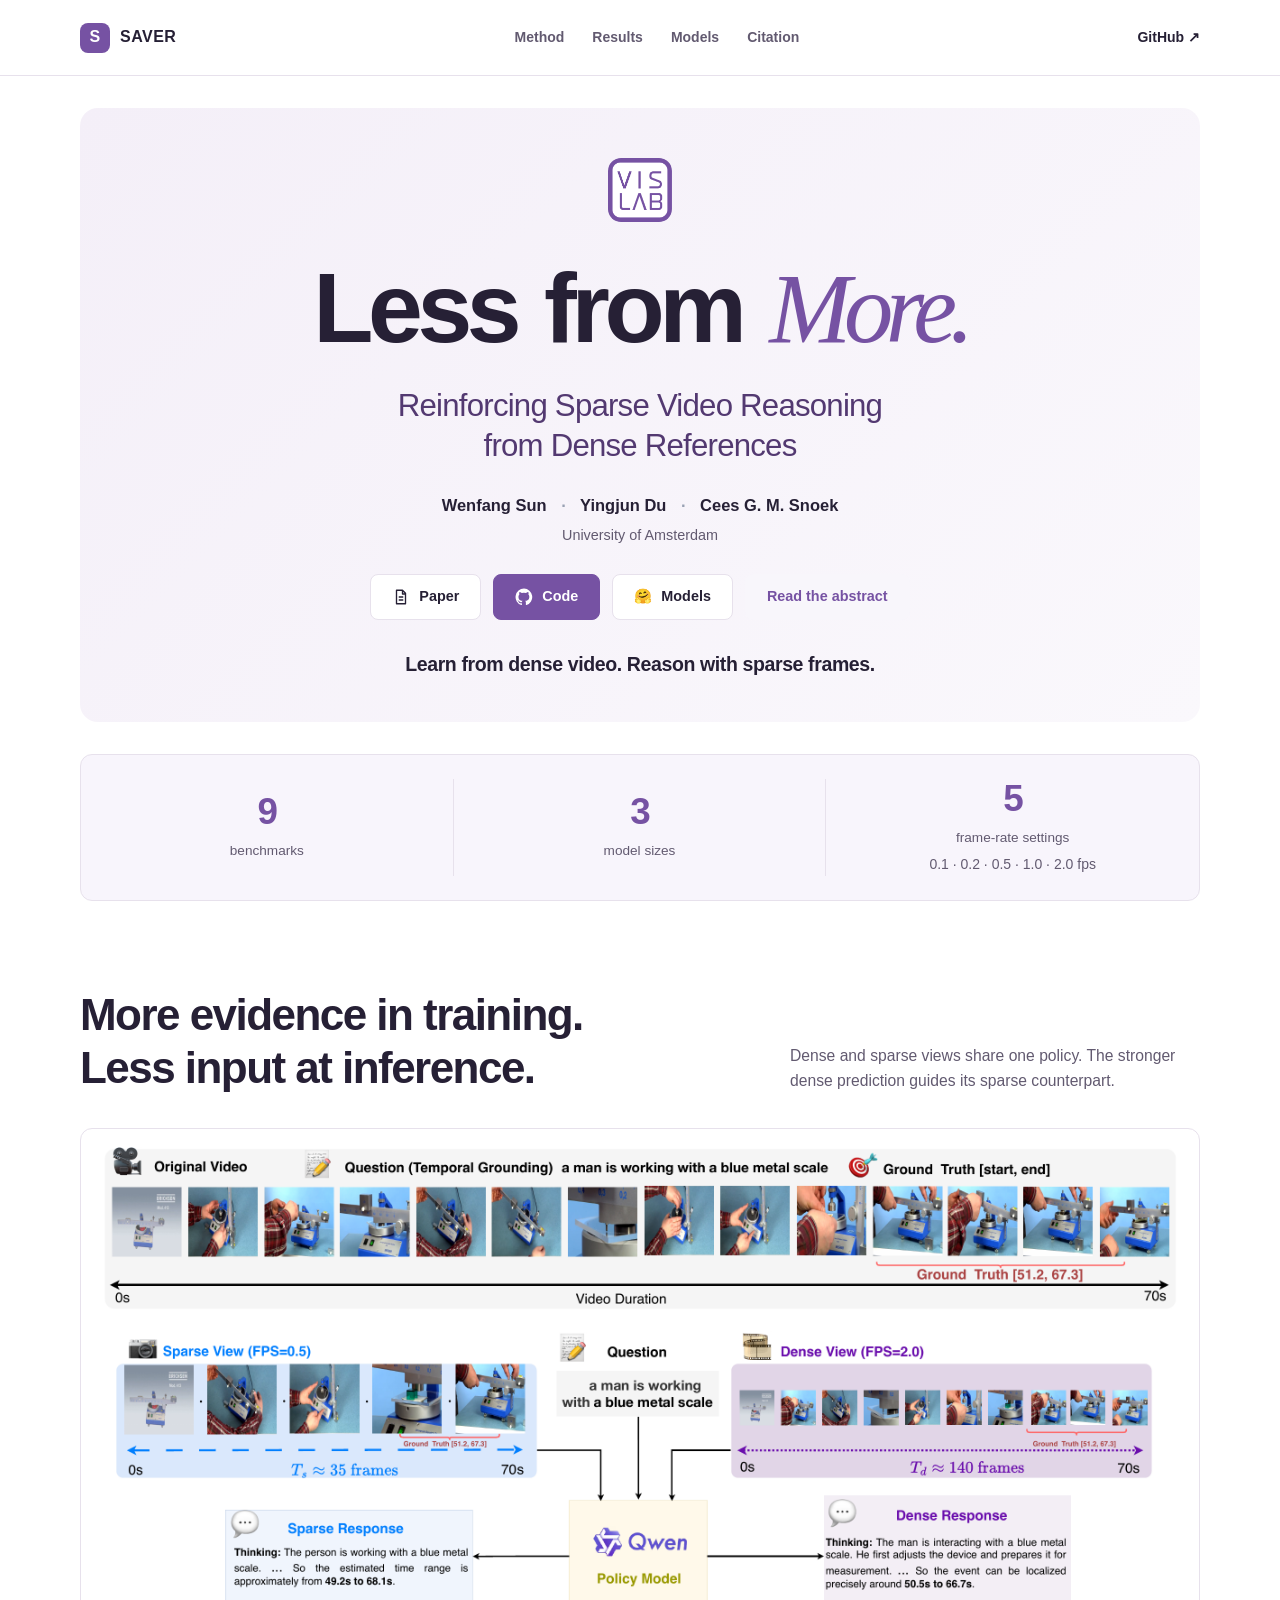
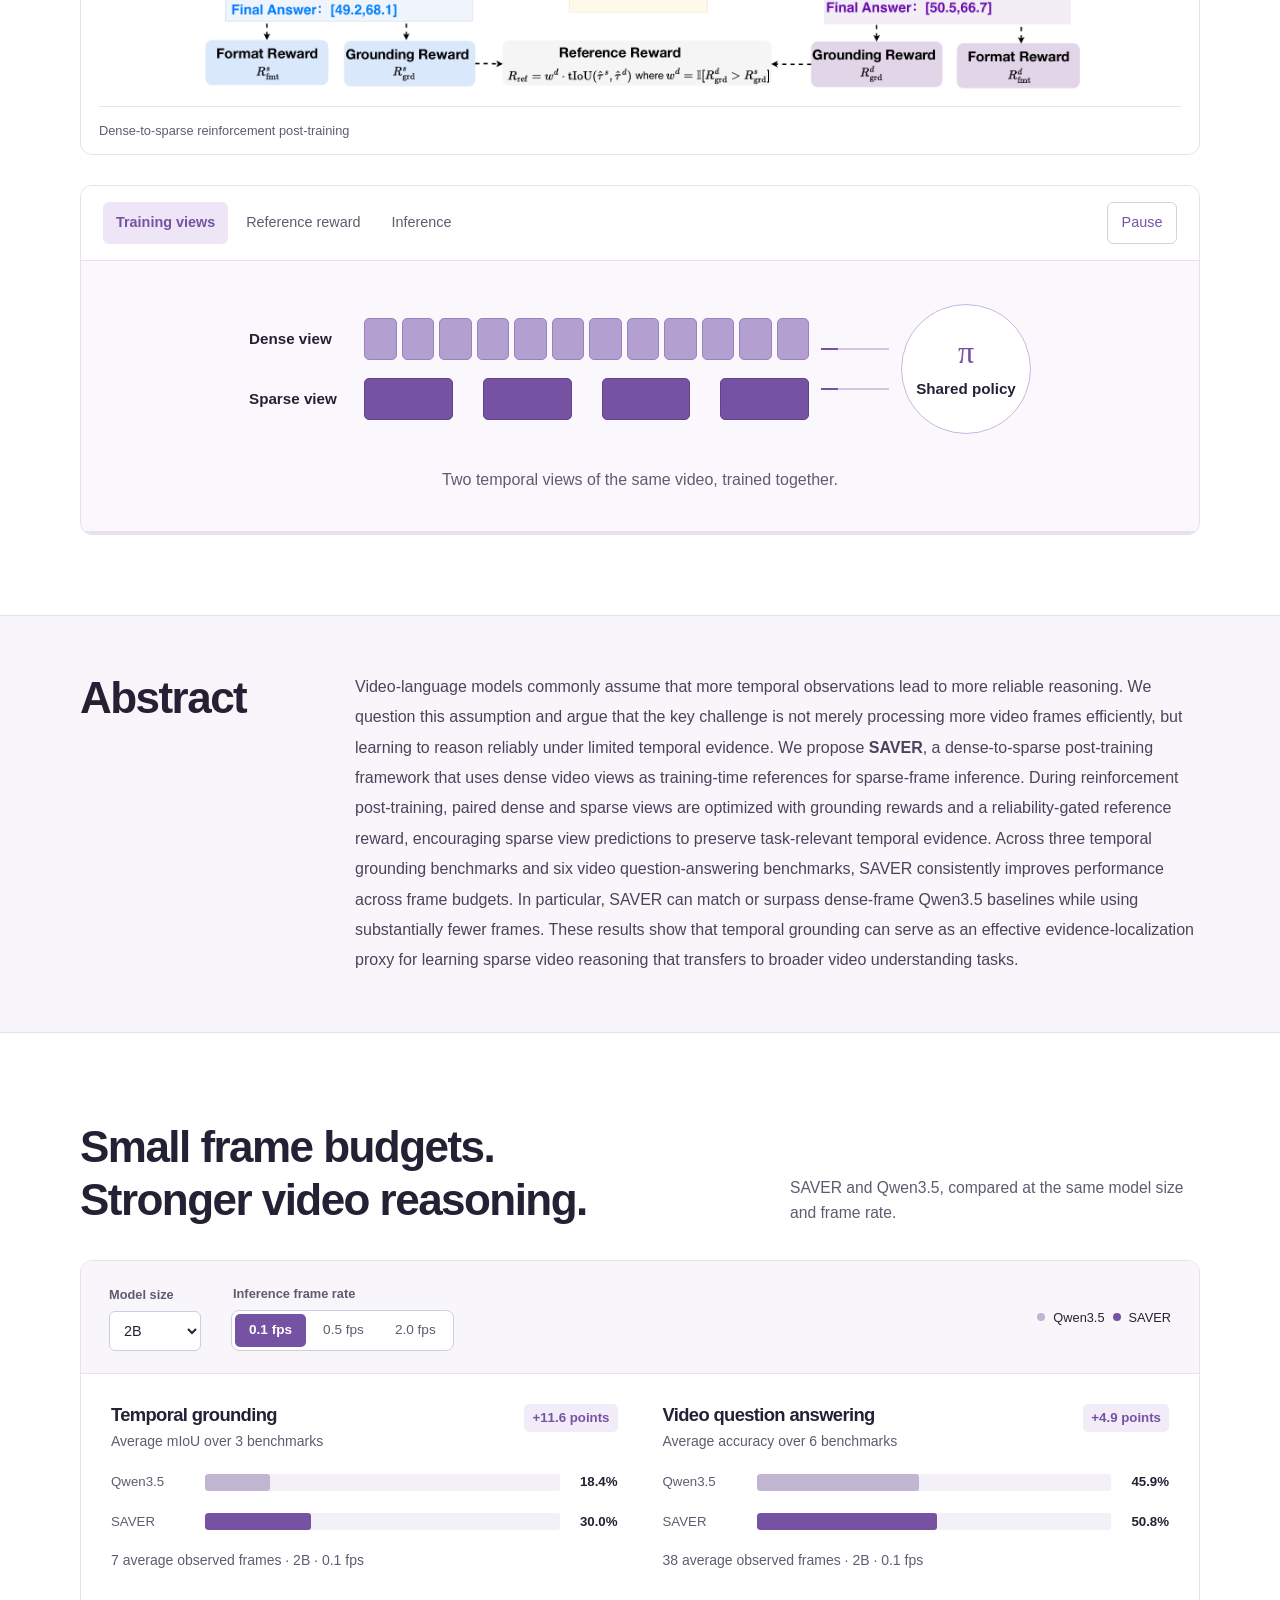
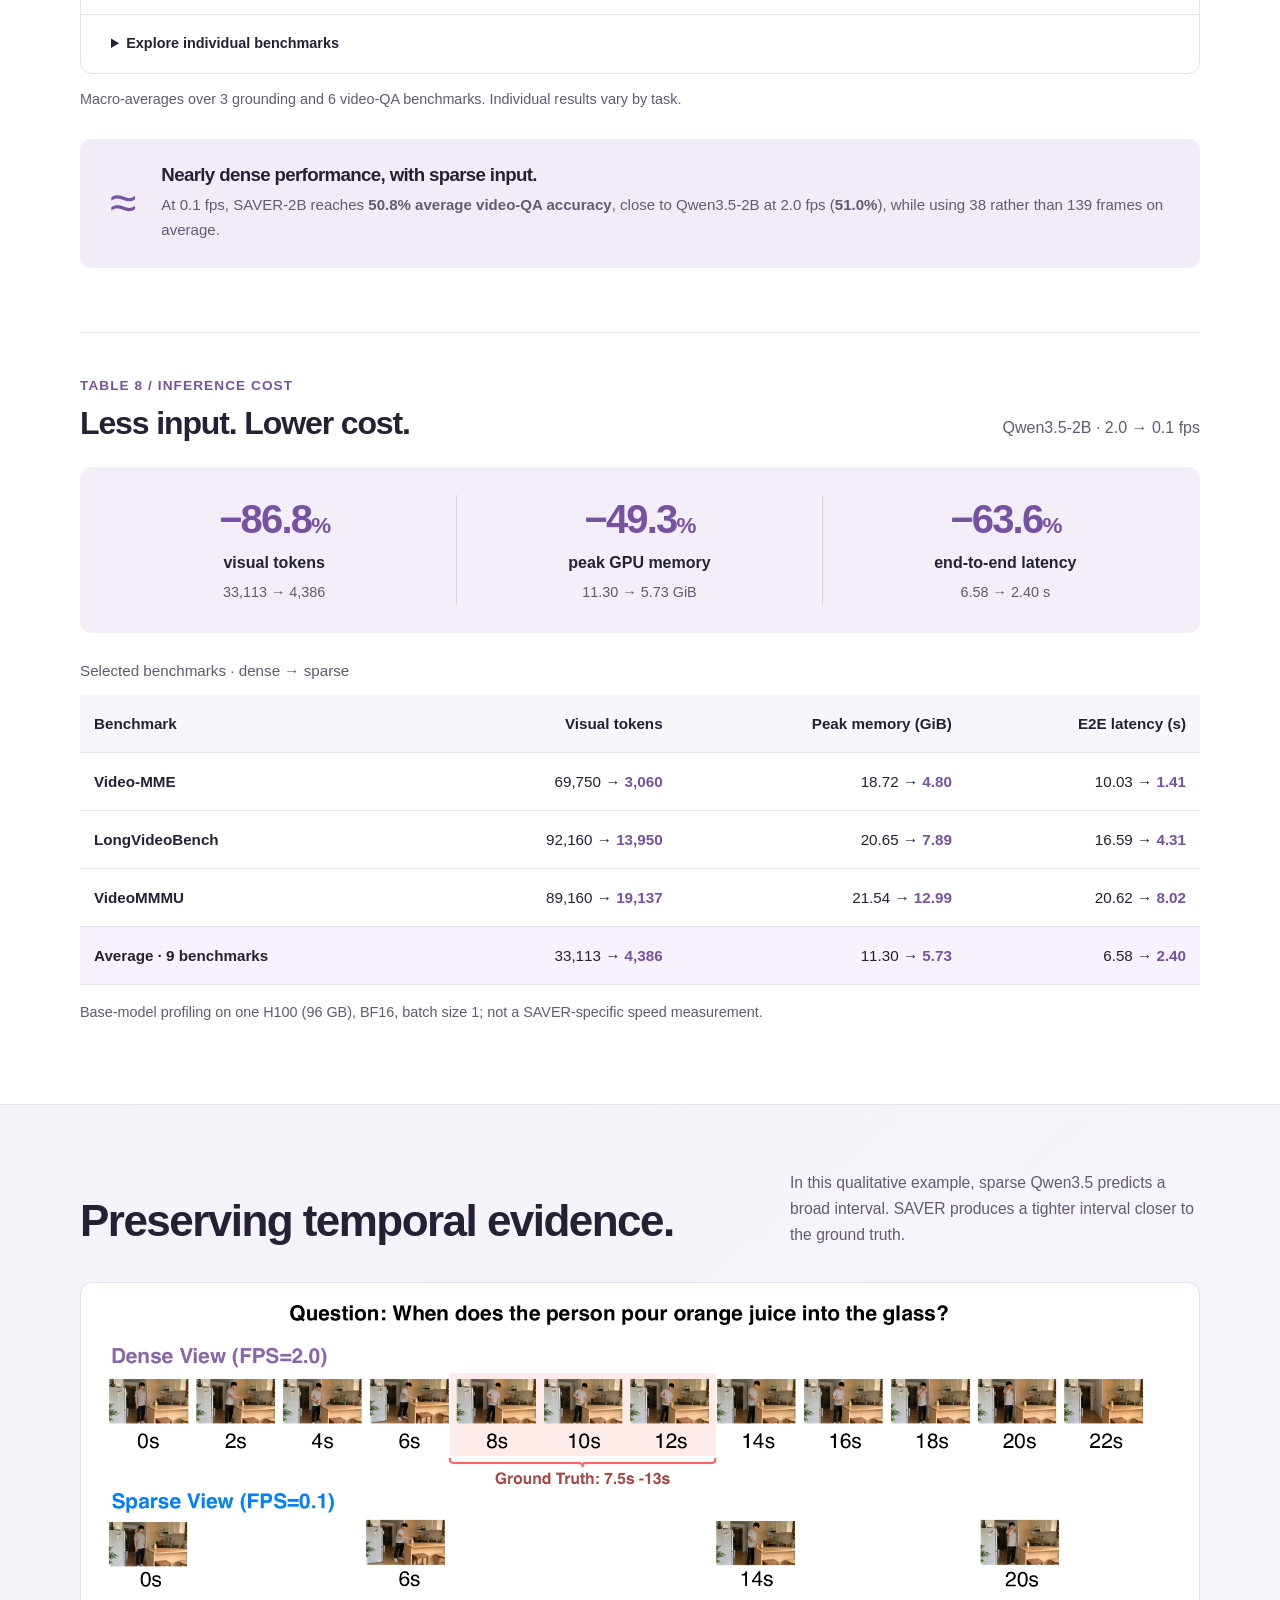
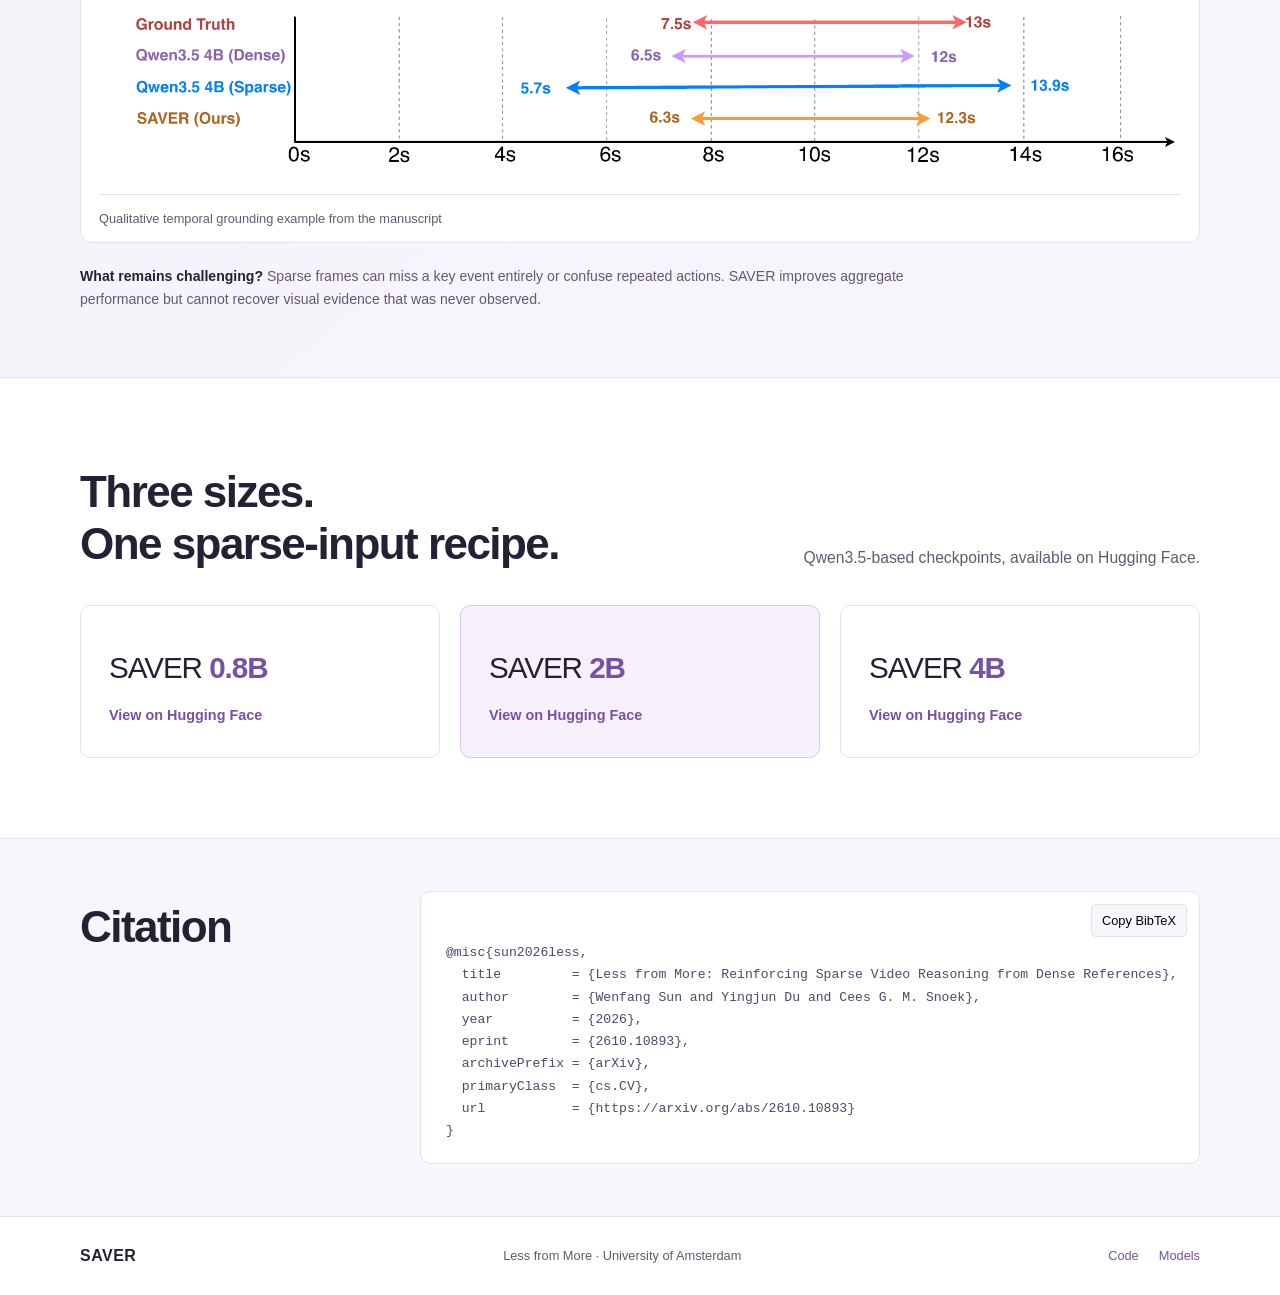
==== commit f6f2a736: "docs: add arXiv paper link and citation" ====
--- a/index.html
+++ b/index.html
@@ -28,7 +28,7 @@
     <p class="paper-title">Reinforcing Sparse Video Reasoning<br class="desktop-break"> from Dense References</p>
     <p class="authors"><a href="https://wenfangsun.cn/">Wenfang Sun</a> <span>·</span> <a href="https://yingjundu.github.io/">Yingjun Du</a> <span>·</span> <a href="https://www.ceessnoek.info/">Cees G. M. Snoek</a></p>
     <p class="affiliation">University of Amsterdam</p>
-    <div class="hero-actions"><a class="button primary" href="https://github.com/lmsdss/SAVER"><svg viewBox="0 0 24 24" aria-hidden="true"><path d="M12 .8a11.3 11.3 0 0 0-3.6 22c.6.1.8-.3.8-.5v-2c-3.3.7-4-1.4-4-1.4-.5-1.3-1.3-1.6-1.3-1.6-1.1-.8.1-.8.1-.8 1.2.1 1.8 1.2 1.8 1.2 1.1 1.8 2.8 1.3 3.5 1 .1-.8.4-1.3.7-1.6-2.6-.3-5.4-1.3-5.4-5.6 0-1.2.4-2.2 1.2-3-.1-.3-.5-1.5.1-3 0 0 1-.3 3.1 1.2a10.8 10.8 0 0 1 5.7 0C16.8 5.2 17.8 5.5 17.8 5.5c.6 1.5.2 2.7.1 3 .8.8 1.2 1.8 1.2 3 0 4.3-2.8 5.3-5.4 5.6.4.4.8 1.1.8 2.2v3c0 .3.2.6.8.5A11.3 11.3 0 0 0 12 .8Z"/></svg>Code</a><a class="button" href="https://huggingface.co/collections/lmsdss/saver-less-from-more"><span aria-hidden="true">🤗</span> Models</a><a class="button quiet" href="#abstract">Read the abstract</a></div>
+    <div class="hero-actions"><a class="button" href="https://arxiv.org/abs/2610.10893"><svg viewBox="0 0 24 24" aria-hidden="true"><path fill="none" stroke="currentColor" stroke-width="1.8" stroke-linejoin="round" d="M6 3h8l4 4v14H6V3Z M14 3v5h4 M9 12h6 M9 16h6"/></svg>Paper</a><a class="button primary" href="https://github.com/lmsdss/SAVER"><svg viewBox="0 0 24 24" aria-hidden="true"><path d="M12 .8a11.3 11.3 0 0 0-3.6 22c.6.1.8-.3.8-.5v-2c-3.3.7-4-1.4-4-1.4-.5-1.3-1.3-1.6-1.3-1.6-1.1-.8.1-.8.1-.8 1.2.1 1.8 1.2 1.8 1.2 1.1 1.8 2.8 1.3 3.5 1 .1-.8.4-1.3.7-1.6-2.6-.3-5.4-1.3-5.4-5.6 0-1.2.4-2.2 1.2-3-.1-.3-.5-1.5.1-3 0 0 1-.3 3.1 1.2a10.8 10.8 0 0 1 5.7 0C16.8 5.2 17.8 5.5 17.8 5.5c.6 1.5.2 2.7.1 3 .8.8 1.2 1.8 1.2 3 0 4.3-2.8 5.3-5.4 5.6.4.4.8 1.1.8 2.2v3c0 .3.2.6.8.5A11.3 11.3 0 0 0 12 .8Z"/></svg>Code</a><a class="button" href="https://huggingface.co/collections/lmsdss/saver-less-from-more"><span aria-hidden="true">🤗</span> Models</a><a class="button quiet" href="#abstract">Read the abstract</a></div>
     <p class="hero-summary">Learn from dense video. Reason with sparse frames.</p>
 
   </section>
@@ -72,12 +72,13 @@
   <section id="examples" class="example-band"><div class="container"><div class="section-heading"><div><h2>Preserving temporal evidence.</h2></div><p class="section-intro">In this qualitative example, sparse Qwen3.5 predicts a broad interval. SAVER produces a tighter interval closer to the ground truth.</p></div><figure class="figure-panel"><a href="assets/grounding-example.png" target="_blank" rel="noopener" aria-label="Open full-resolution temporal grounding example"><img src="assets/grounding-example.png" width="1900" height="841" loading="lazy" alt="Pouring orange juice example: ground truth 7.5 to 13 seconds, sparse Qwen3.5 prediction 5.7 to 13.9 seconds, SAVER prediction 6.3 to 12.3 seconds."></a><figcaption><span>Qualitative temporal grounding example from the manuscript</span></figcaption></figure><p class="limitations"><strong>What remains challenging?</strong> Sparse frames can miss a key event entirely or confuse repeated actions. SAVER improves aggregate performance but cannot recover visual evidence that was never observed.</p></div></section>
   <section id="models" class="section container"><div class="section-heading"><div><h2>Three sizes.<br>One sparse-input recipe.</h2></div><p class="section-intro">Qwen3.5-based checkpoints, available on Hugging Face.</p></div><div class="model-grid"><a href="https://huggingface.co/lmsdss/SAVER-0.8B" class="model-card"><h3>SAVER <strong>0.8B</strong></h3><span class="model-link">View on Hugging Face</span></a><a href="https://huggingface.co/lmsdss/SAVER-2B" class="model-card featured"><h3>SAVER <strong>2B</strong></h3><span class="model-link">View on Hugging Face</span></a><a href="https://huggingface.co/lmsdss/SAVER-4B" class="model-card"><h3>SAVER <strong>4B</strong></h3><span class="model-link">View on Hugging Face</span></a></div></section>
   <section id="citation" class="citation-band"><div class="container citation-grid"><div><h2>Citation</h2></div><div class="citation-code"><button id="copy-citation" type="button">Copy BibTeX</button><pre><code id="bibtex">@misc{sun2026less,
-  title  = {Less from More: Reinforcing Sparse Video
-            Reasoning from Dense References},
-  author = {Sun, Wenfang and Du, Yingjun
-            and Snoek, Cees G. M.},
-  year   = {2026},
-  url    = {https://wenfangsun.cn/SAVER/}
+  title         = {Less from More: Reinforcing Sparse Video Reasoning from Dense References},
+  author        = {Wenfang Sun and Yingjun Du and Cees G. M. Snoek},
+  year          = {2026},
+  eprint        = {2610.10893},
+  archivePrefix = {arXiv},
+  primaryClass  = {cs.CV},
+  url           = {https://arxiv.org/abs/2610.10893}
 }</code></pre><p id="copy-status" role="status"></p></div></div></section>
 </main>
 <footer class="container"><a class="wordmark" href="#">SAVER</a><p>Less from More · University of Amsterdam</p><div><a href="https://github.com/lmsdss/SAVER">Code</a><a href="https://huggingface.co/collections/lmsdss/saver-less-from-more">Models</a></div></footer>
